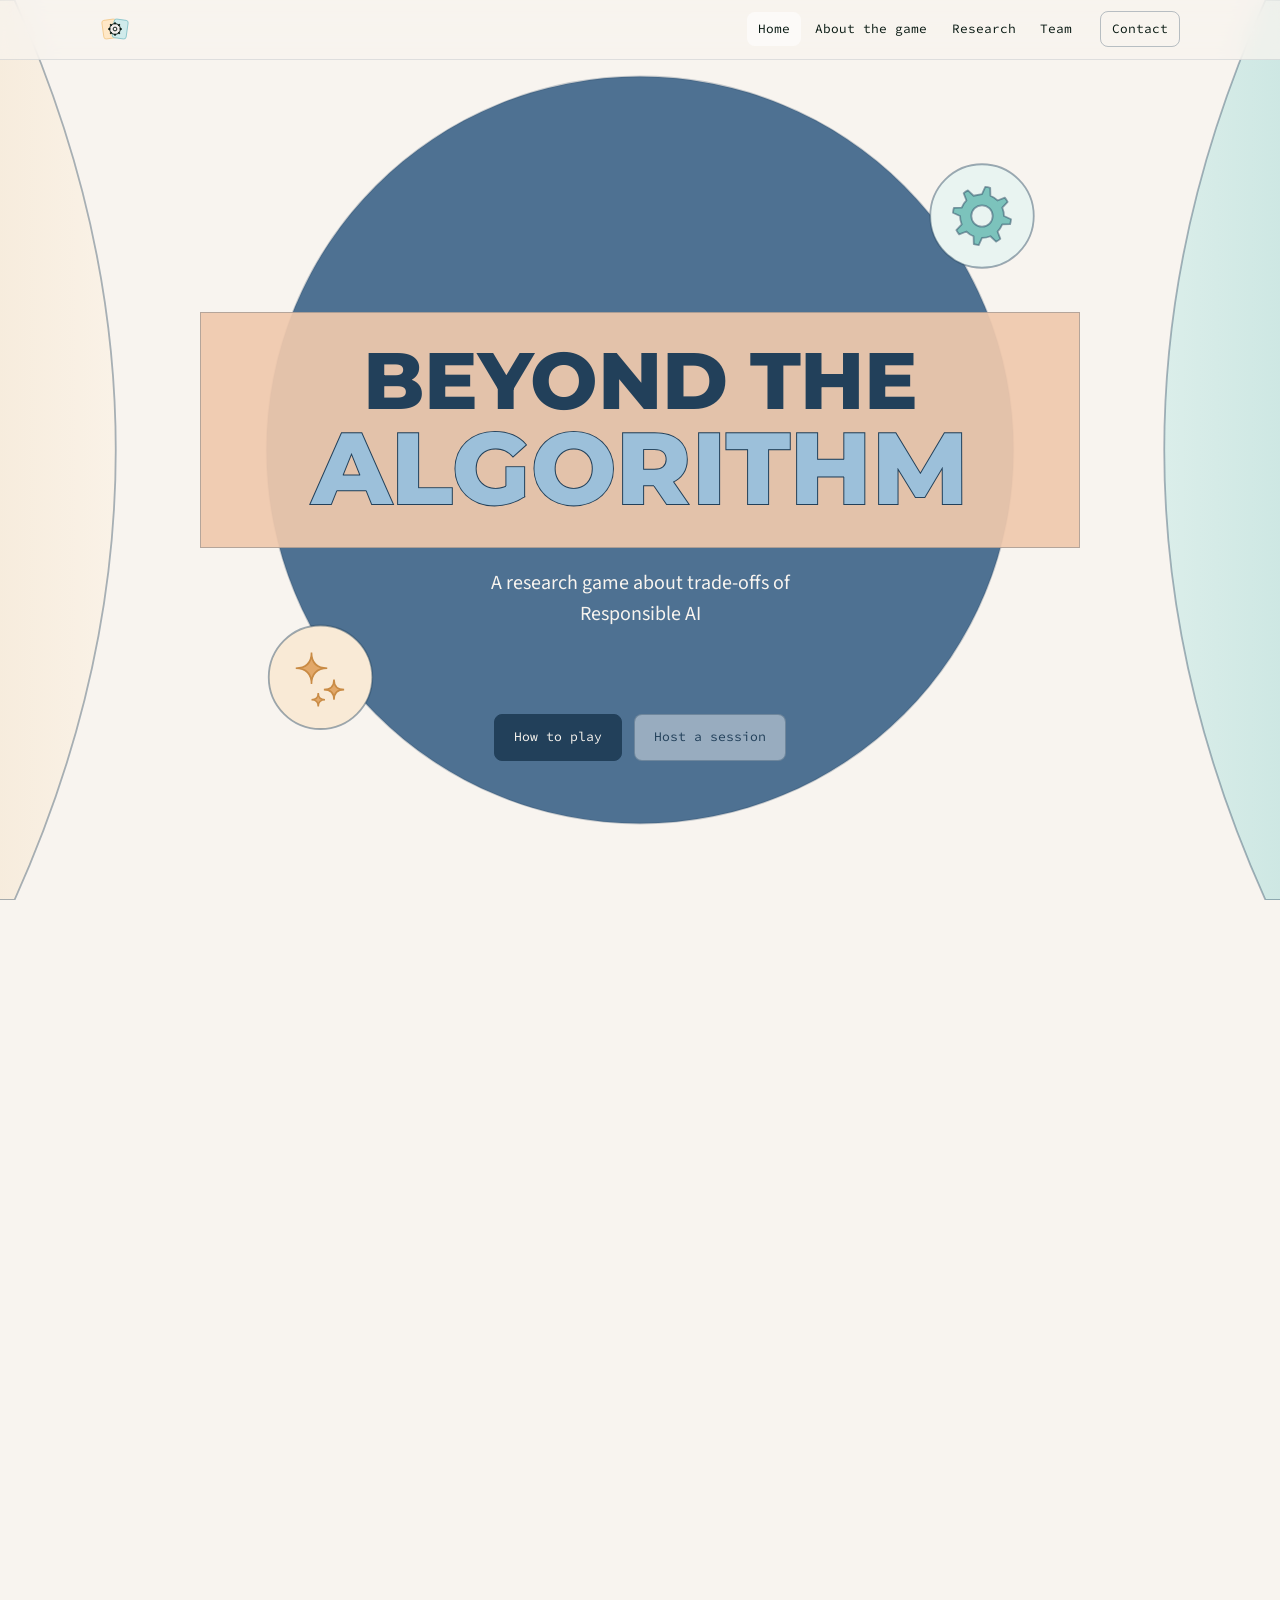
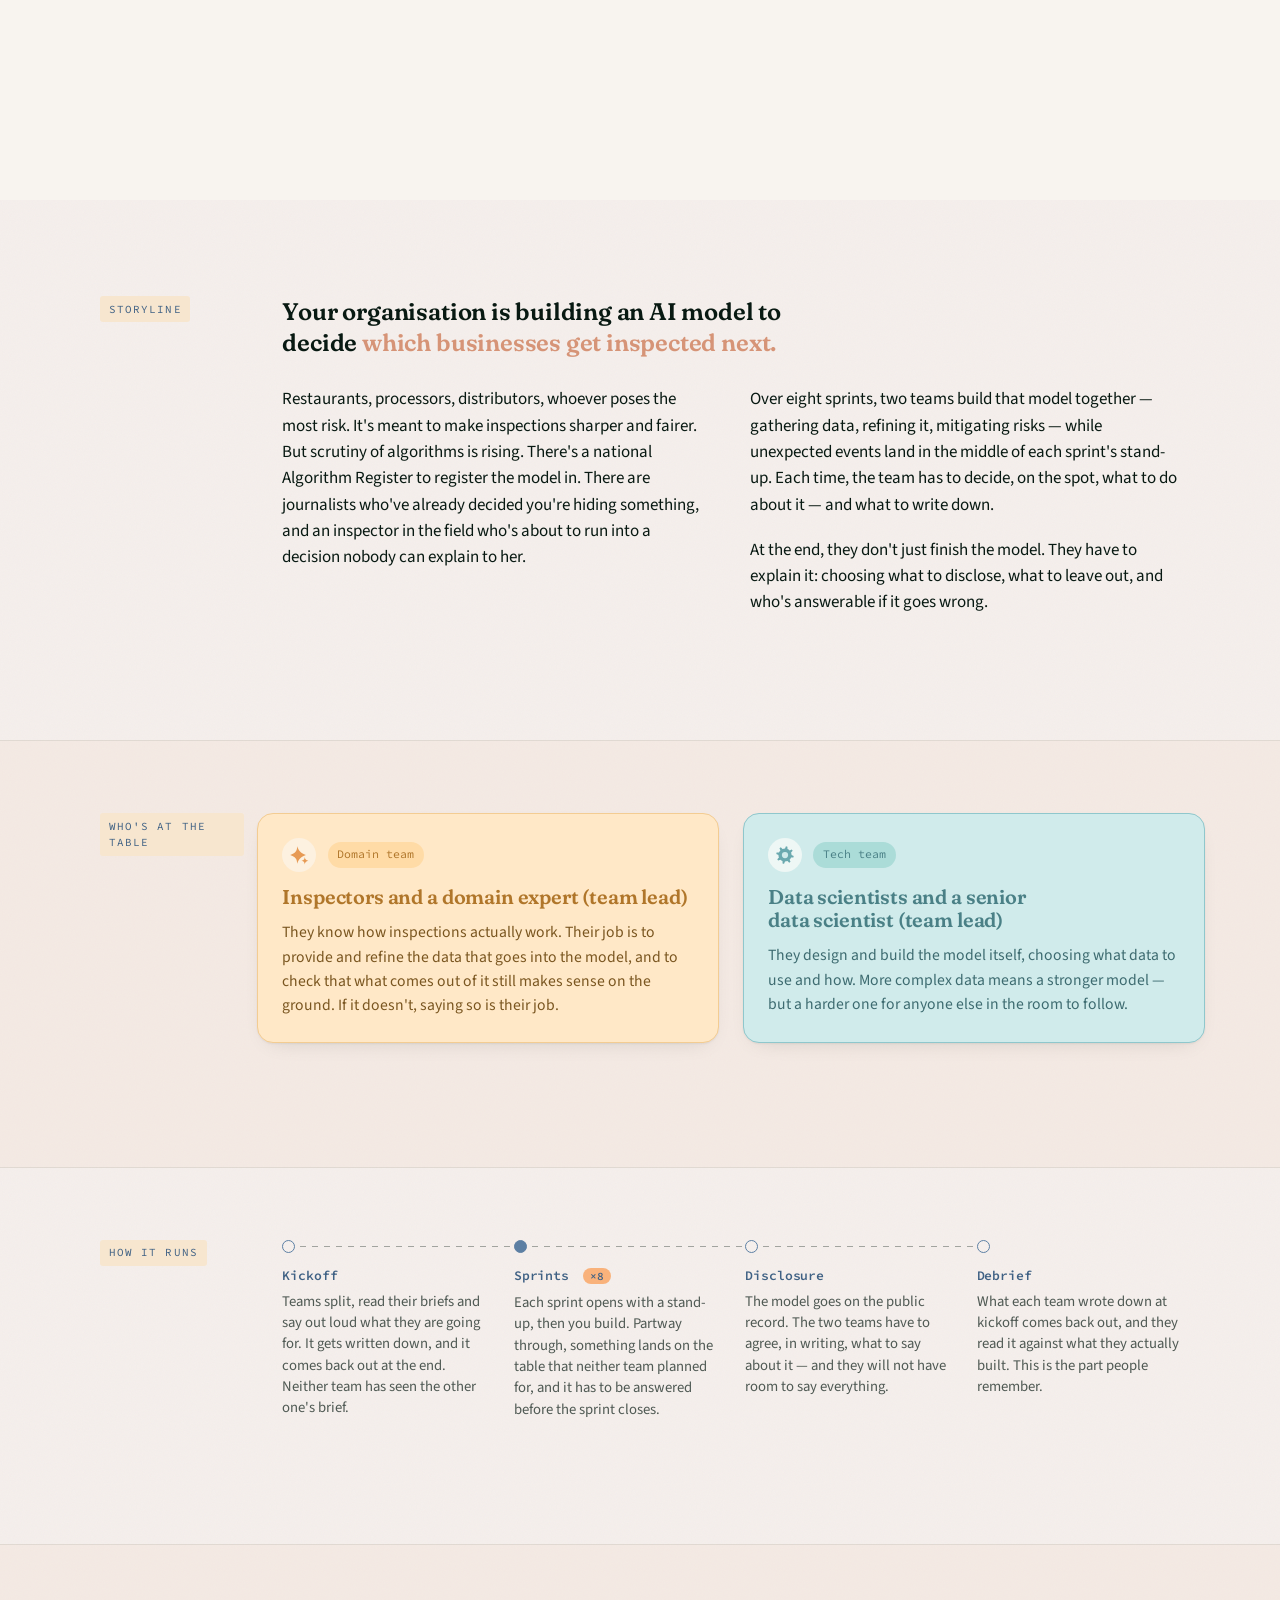
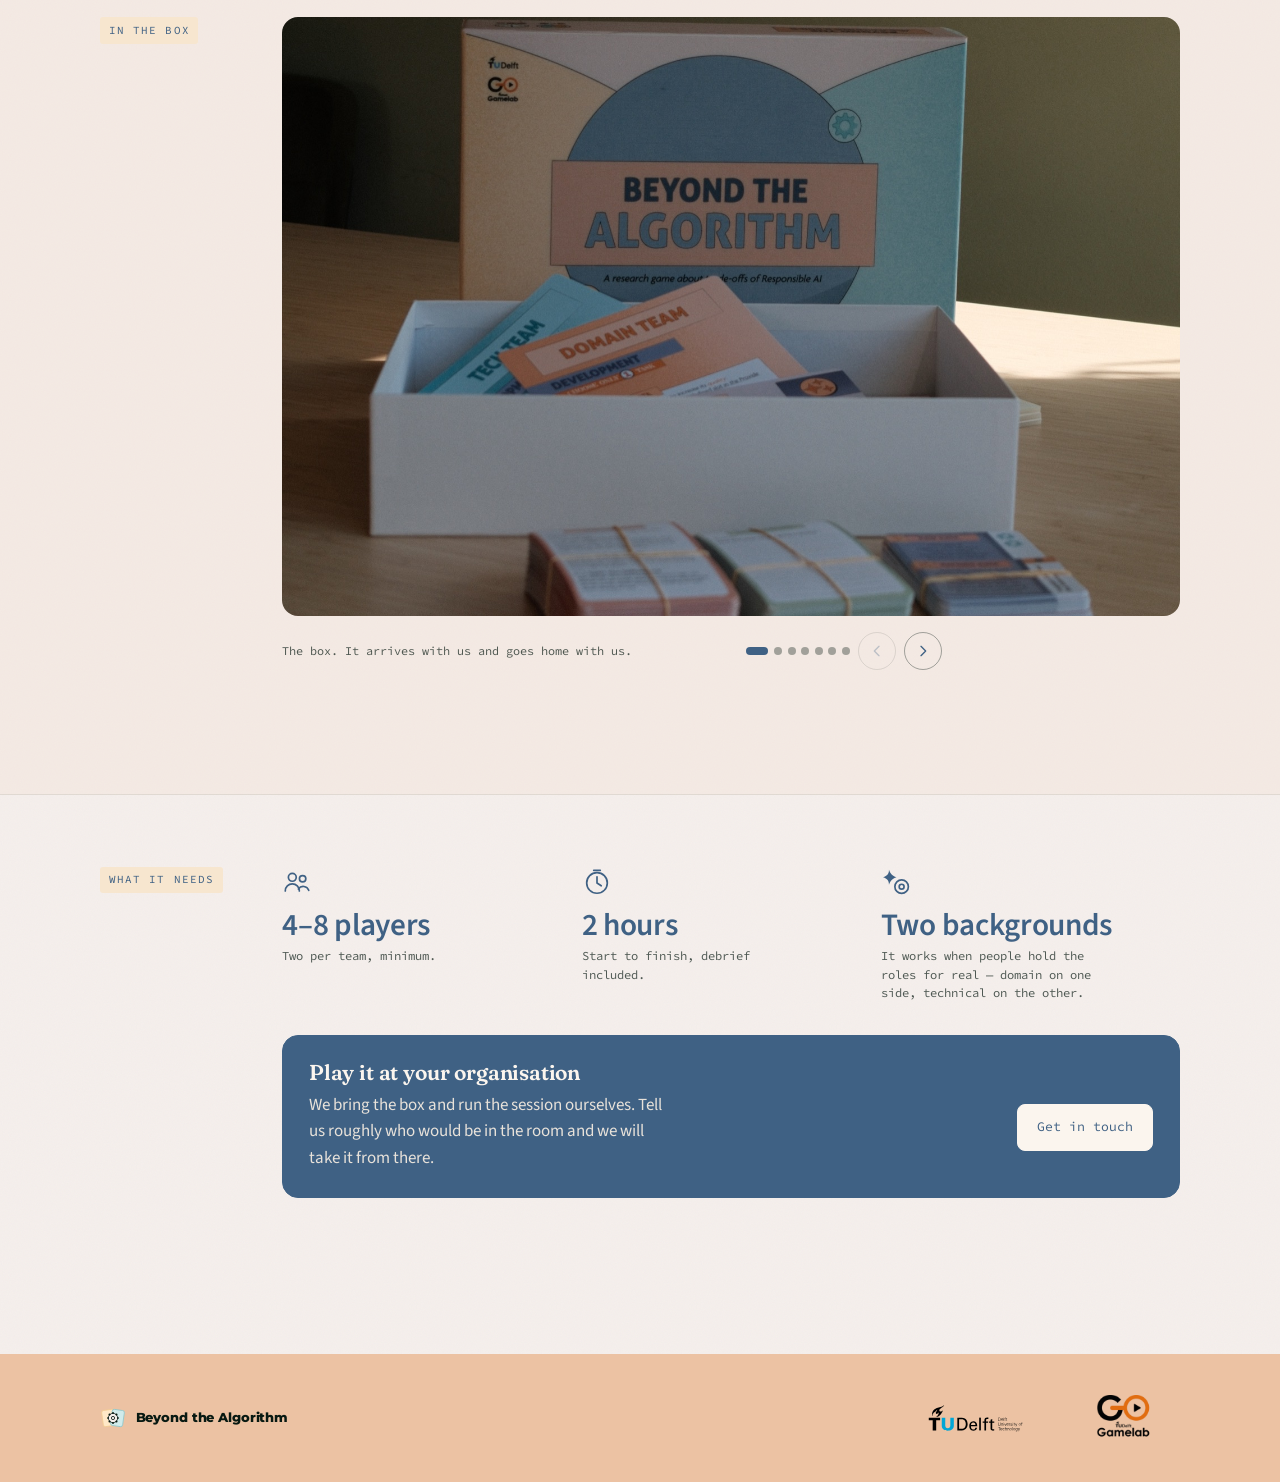
==== v3/index.html @ 160b83b0 "About the game: quieten the type, fix alignment, rebuild four sections Ten changes from a review aga" ====
<!DOCTYPE html>
<html lang="en-GB">
<head>
<meta charset="utf-8">
<meta name="viewport" content="width=device-width, initial-scale=1">
<title>Beyond the Algorithm — A research game about trade-offs of Responsible AI</title>
<meta name="description" content="Beyond the Algorithm is a research game in which two teams — Domain and Tech — build an AI model for risk-based inspections over eight sprints. Players balance competing demands under real institutional pressure, then put their choices on the public record.">
<link rel="icon" href="assets/img/mark.svg" type="image/svg+xml">
<link rel="preconnect" href="https://fonts.googleapis.com">
<link rel="preconnect" href="https://fonts.gstatic.com" crossorigin>
<link href="https://fonts.googleapis.com/css2?family=Fraunces:opsz,wght@9..144,600..900&family=Montserrat:wght@800&family=Source+Code+Pro:wght@400;500&family=Source+Sans+3:ital,wght@0,400;0,600;1,400&display=swap" rel="stylesheet">
<link rel="stylesheet" href="assets/css/style.css">
</head>
<body>
<a class="skip-link" href="#main">Skip to content</a>

<header class="site-header">
  <div class="wrap site-header__inner">
    <a class="brand" href="index.html" aria-label="Beyond the Algorithm — home">
      <img class="brand__mark" src="assets/img/mark.svg" alt="">
    </a>
    <button class="nav-toggle" type="button" aria-expanded="false" aria-controls="nav">Menu</button>
    <nav class="nav" id="nav" aria-label="Main">
      <a href="index.html">Home</a>
      <a href="index.html#about">About the game</a>
      <a href="research.html">Research</a>
      <a href="team.html">Team</a>
      <a class="nav__cta" href="contact.html">Contact</a>
    </nav>
  </div>
</header>

<main id="main">

  <!-- The opening screen is the box lid, redrawn to scale: the two curved
       fields, the disc, the gear badge and the sparkle badge, in the box's
       own colours. Nothing has been added to it. The wordmark is real HTML
       over the top rather than text inside the SVG, so it stays selectable
       and resizes with the viewport. -->
  <section class="hero">
    <div class="hero__stage">
      <div class="hero__lid" aria-hidden="true">
        <svg viewBox="0 0 1200 800" preserveAspectRatio="xMidYMid slice">
          <defs>
            <linearGradient id="lid-warm" x1="0" y1="0" x2="1" y2="0">
              <stop offset="0" stop-color="#ecd9bd"/>
              <stop offset="1" stop-color="#faf2e7"/>
            </linearGradient>
            <linearGradient id="lid-cool" x1="1" y1="0" x2="0" y2="0">
              <stop offset="0" stop-color="#a3d2cd"/>
              <stop offset="1" stop-color="#dbeeea"/>
            </linearGradient>
          </defs>

          <g class="lid__ground">
            <rect width="1200" height="800" fill="#f8f4ef"/>

            <g stroke="#2c4a63" stroke-width="1.6" stroke-opacity=".4">
              <!-- The warm field, left, and the cool field, right. Each bulges
                   toward the middle, leaving the paper showing top and bottom. -->
              <path class="lid__field lid__field--warm" d="M0 0 H344 Q524 400 344 800 H0 Z" fill="url(#lid-warm)"/>
              <path class="lid__field lid__field--cool" d="M1200 0 H856 Q676 400 856 800 H1200 Z" fill="url(#lid-cool)"/>
              <circle class="lid__disc" cx="600" cy="400" r="332" fill="#4e7192" stroke-opacity=".25"/>
            </g>
          </g>

          <!-- Tech: the gear, upper right -->
          <g class="lid__badge lid__badge--gear" transform="translate(904 192)">
            <g class="lid__badge__in">
              <circle class="lid__badge__disc" r="46" fill="#e9f4f1" stroke="#2c4a63" stroke-width="1.6" stroke-opacity=".45"/>
              <g class="lid__gear">
                <!-- A real cog: eight teeth on a rim with a hole through it. The
                     previous version was a hub with straight spokes radiating out
                     of it, which reads as a sun, not a gear. -->
                <path d="M0.0 -19.5 L2.9 -25.8 A26.0 26.0 0 0 1 7.3 -25.0 L7.5 -18.0 A19.5 19.5 0 0 1 13.8 -13.8 L20.3 -16.3 A26.0 26.0 0 0 1 22.8 -12.5 L18.0 -7.5 A19.5 19.5 0 0 1 19.5 0.0 L25.8 2.9 A26.0 26.0 0 0 1 25.0 7.3 L18.0 7.5 A19.5 19.5 0 0 1 13.8 13.8 L16.3 20.3 A26.0 26.0 0 0 1 12.5 22.8 L7.5 18.0 A19.5 19.5 0 0 1 0.0 19.5 L-2.9 25.8 A26.0 26.0 0 0 1 -7.3 25.0 L-7.5 18.0 A19.5 19.5 0 0 1 -13.8 13.8 L-20.3 16.3 A26.0 26.0 0 0 1 -22.8 12.5 L-18.0 7.5 A19.5 19.5 0 0 1 -19.5 0.0 L-25.8 -2.9 A26.0 26.0 0 0 1 -25.0 -7.3 L-18.0 -7.5 A19.5 19.5 0 0 1 -13.8 -13.8 L-16.3 -20.3 A26.0 26.0 0 0 1 -12.5 -22.8 L-7.5 -18.0 Z" fill="#7cc3bc" stroke="#2c4a63" stroke-width="1.6"
                      stroke-opacity=".5" stroke-linejoin="round"/>
                <circle r="9.5" fill="#e9f4f1" stroke="#2c4a63" stroke-width="1.6" stroke-opacity=".5"/>
                </g>
              </g>
          </g>

          <!-- Domain: the sparkles, lower left -->
          <g class="lid__badge lid__badge--spark" transform="translate(316 602)">
            <g class="lid__badge__in">
              <circle class="lid__badge__disc" r="46" fill="#f9ead6" stroke="#2c4a63" stroke-width="1.6" stroke-opacity=".45"/>
              <g fill="#e2a869" stroke="#c98b45" stroke-width="1.4">
                <path class="lid__spark" d="M-8-22C-8-13-13-8-22-8-13-8-8-3-8 6-8-3-3-8 6-8-3-8-8-13-8-22Z"/>
                <path class="lid__spark" d="M12 2C12 8 9 11 3 11 9 11 12 14 12 20 12 14 15 11 21 11 15 11 12 8 12 2Z"/>
                <path class="lid__spark" d="M-2 14C-2 18-4 20-8 20-4 20-2 22-2 26-2 22 0 20 4 20 0 20-2 18-2 14Z"/>
              </g>
              </g>
          </g>
        </svg>
      </div>

      <div class="wrap hero__inner">
        <!-- The title plate, as printed on the lid: peach band, two lines,
             the second in the lighter blue with the darker outline. -->
        <div class="hero__plate">
          <h1>Beyond the<span>Algorithm</span></h1>
        </div>

        <p class="hero__tagline">A research game about trade-offs of Responsible AI</p>
      </div>

      <!-- The actions are ours, not the lid's, so they sit below the artwork
           rather than inside it. Keeping them out of the centred block is what
           lets the wordmark land on the middle of the disc, as printed. -->
      <div class="wrap hero__foot">
        <div class="btn-row">
          <a class="btn btn--primary" href="#about">How to play</a>
          <a class="btn btn--ghost" href="contact.html">Host a session</a>
        </div>
      </div>
    </div>

  </section>

  <!-- About the game used to be its own page. It is now the second half of
       the landing page, so the site opens long rather than opening on a
       near-empty screen. The nav item points at #about, which is this
       section — there is no "About the game" banner, because the storyline
       arriving straight after the hero says what it is without a label. -->
  <section class="band" id="about">
    <div class="wrap">

      <div class="spread">
        <p class="spread__label">Storyline</p>
        <div class="spread__body">
          <!-- The display line is the opening sentence of the supplied copy,
               lifted out so the section has a hook. The list that followed it
               now opens the first paragraph. -->
          <p class="storyline">Your organisation is building an AI model to decide <em>which businesses get inspected next.</em></p>
          <div class="spread__body--split">
            <p>Restaurants, processors, distributors, whoever poses the most risk. It's meant to make inspections sharper and fairer. But scrutiny of algorithms is rising. There's a national Algorithm Register to register the model in. There are journalists who've already decided you're hiding something, and an inspector in the field who's about to run into a decision nobody can explain to her.</p>
            <!-- The supplied copy named three example events here. Removed:
                 participants read this page before playing. -->
            <p>Over eight sprints, two teams build that model together — gathering data, refining it, mitigating risks — while unexpected events land in the middle of each sprint's stand-up. Each time, the team has to decide, on the spot, what to do about it — and what to write down.</p>
            <p>At the end, they don't just finish the model. They have to explain it: choosing what to disclose, what to leave out, and who's answerable if it goes wrong.</p>
          </div>
        </div>
      </div>

    </div>
  </section>

  <section class="band band--tint">
    <div class="wrap">

      <div class="spread">
        <p class="spread__label">Who's at the table</p>
        <div class="spread__body">
          <!-- --bleed pulls the row out by the cards' own padding and border,
               so the text inside them lines up with the plain prose in every
               other section rather than sitting 25px further right. -->
          <div class="grid grid--2 spread__body--bleed">
            <article class="card card--domain">
              <!-- Sparkle and gear are how the printed cards separate the two
                   sides before you have read a word. Same job here. -->
              <div class="card__head">
                <span class="card__icon" aria-hidden="true">
                  <svg viewBox="0 0 32 32" fill="currentColor"><path d="M13 2c0 8-3 11-11 14 8 3 11 6 11 14 3-8 6-11 14-14-8-3-11-6-14-14Z"/><path d="M25 19c0 4-1 5-5 6 4 1 5 2 5 6 1-4 2-5 6-6-4-1-5-2-6-6Z"/></svg>
                </span>
                <span class="card__tab">Domain team</span>
              </div>
              <h3>Inspectors and a domain expert (team lead)</h3>
              <!-- The supplied copy ended each card by naming the scored
                   dimensions. Removed, here and below. -->
              <p>They know how inspections actually work. Their job is to provide and refine the data that goes into the model, and to check that what comes out of it still makes sense on the ground. If it doesn't, saying so is their job.</p>
            </article>
            <article class="card card--tech">
              <div class="card__head">
                <span class="card__icon" aria-hidden="true">
                  <svg viewBox="0 0 32 32" fill="currentColor"><path d="M16.0 5.5 L17.5 2.1 A14.0 14.0 0 0 1 19.9 2.6 L20.0 6.3 A10.5 10.5 0 0 1 23.4 8.6 L26.9 7.2 A14.0 14.0 0 0 1 28.3 9.3 L25.7 12.0 A10.5 10.5 0 0 1 26.5 16.0 L29.9 17.5 A14.0 14.0 0 0 1 29.4 19.9 L25.7 20.0 A10.5 10.5 0 0 1 23.4 23.4 L24.8 26.9 A14.0 14.0 0 0 1 22.7 28.3 L20.0 25.7 A10.5 10.5 0 0 1 16.0 26.5 L14.5 29.9 A14.0 14.0 0 0 1 12.1 29.4 L12.0 25.7 A10.5 10.5 0 0 1 8.6 23.4 L5.1 24.8 A14.0 14.0 0 0 1 3.7 22.7 L6.3 20.0 A10.5 10.5 0 0 1 5.5 16.0 L2.1 14.5 A14.0 14.0 0 0 1 2.6 12.1 L6.3 12.0 A10.5 10.5 0 0 1 8.6 8.6 L7.2 5.1 A14.0 14.0 0 0 1 9.3 3.7 L12.0 6.3 Z"/><circle cx="16" cy="16" r="5" fill="var(--tech-bg)"/></svg>
                </span>
                <span class="card__tab">Tech team</span>
              </div>
              <h3>Data scientists and a senior data scientist (team lead)</h3>
              <p>They design and build the model itself, choosing what data to use and how. More complex data means a stronger model — but a harder one for anyone else in the room to follow.</p>
            </article>
          </div>
        </div>
      </div>

    </div>
  </section>

  <section class="band">
    <div class="wrap">

      <div class="spread">
        <p class="spread__label">How it runs</p>
        <div class="spread__body">
          <!-- Four stops on a line, all of them readable at once. This was a
               tablist: you clicked a stop to reveal prose that had previously
               just been on the page. The shape of a session is a picture, not
               an interaction, so the mechanism is gone.

               The per-stop durations came out with it — they totalled 150
               minutes against a session that runs 2 hours. The total is
               stated once, under "What it needs". -->
          <ol class="run">
            <li class="run__stop">
              <h3>Kickoff</h3>
              <p>Teams split, read their briefs and say out loud what they are going for. It gets written down, and it comes back out at the end. Neither team has seen the other one's brief.</p>
            </li>
            <li class="run__stop run__stop--long">
              <h3>Sprints <span class="run__count">×8</span></h3>
              <p>Each sprint opens with a stand-up, then you build. Partway through, something lands on the table that neither team planned for, and it has to be answered before the sprint closes.</p>
            </li>
            <li class="run__stop">
              <h3>Disclosure</h3>
              <p>The model goes on the public record. The two teams have to agree, in writing, what to say about it — and they will not have room to say everything.</p>
            </li>
            <li class="run__stop">
              <h3>Debrief</h3>
              <p>What each team wrote down at kickoff comes back out, and they read it against what they actually built. This is the part people remember.</p>
            </li>
          </ol>
        </div>
      </div>

    </div>
  </section>

  <section class="band band--tint">
    <div class="wrap">

      <div class="spread">
        <p class="spread__label">In the box</p>
        <div class="spread__body">
          <!-- Every slide is forced to 3:2 and object-fit: cover by the CSS,
               so the photographs do not have to share a shape — but they do
               have to exist. decks.jpg and board.jpg were removed from the
               folder; the two team boards replaced them.

               All seven are lowercase .jpg, deliberately. macOS is
               case-insensitive and GitHub Pages is not, so a stray .JPG
               here 404s only once it is published — the one place you
               cannot see it. Keep new photographs lowercase. -->
          <div class="gallery" data-gallery>
            <div class="gallery__viewport">
              <ul class="gallery__track">
                <li class="gallery__slide"><img src="assets/img/photos/box.jpg" alt="The Beyond the Algorithm box standing on a table" data-caption="The box. It arrives with us and goes home with us."></li>
                <li class="gallery__slide"><img src="assets/img/photos/table.jpg" alt="The box, the boards and the card decks set out on a table" data-caption="Everything out of the box and on the table."></li>
                <li class="gallery__slide"><img src="assets/img/photos/role-cards.jpg" alt="The two role cards resting in the open box" data-caption="The two role cards, and the form the teams end the session on."></li>
                <li class="gallery__slide"><img src="assets/img/photos/domain-board.jpg" alt="The Domain Team board laid flat on a table" data-caption="The Domain team's board."></li>
                <li class="gallery__slide"><img src="assets/img/photos/domain-card.jpg" alt="The Domain Team role card standing in front of its board" data-caption="Domain team: what they can do, and what it costs them."></li>
                <li class="gallery__slide"><img src="assets/img/photos/tech-board.jpg" alt="The Tech Team board laid flat on a table" data-caption="The Tech team's board. The same shape, holding different things."></li>
                <li class="gallery__slide"><img src="assets/img/photos/tech-card.jpg" alt="The Tech Team role card standing in front of its board" data-caption="Tech team: the same card, a different set of moves."></li>
              </ul>
            </div>
          </div>
        </div>
      </div>

    </div>
  </section>

  <section class="band">
    <div class="wrap">

      <div class="spread">
        <p class="spread__label">What it needs</p>
        <div class="spread__body">
          <!-- The symbols are the box's own: the player count and the clock
               are printed on the lid, and the sparkle and gear are the marks
               the two teams carry throughout. Drawn here rather than lifted —
               the print pack is Illustrator PDFs with no isolated icon files,
               so these are traced to match the pair already in motif.svg. -->
          <div class="facts">
            <div class="facts__item">
              <span class="facts__icon" aria-hidden="true">
                <svg viewBox="0 0 32 32" fill="none" stroke="currentColor" stroke-width="1.8" stroke-linecap="round" stroke-linejoin="round">
                  <circle cx="11" cy="11" r="4.2"/>
                  <path d="M3.5 25.5a7.5 7.5 0 0 1 15 0"/>
                  <circle cx="22" cy="12.5" r="3.4"/>
                  <path d="M17.5 23.5a6.2 6.2 0 0 1 11 1.4"/>
                </svg>
              </span>
              <p class="facts__value">4–8 players</p>
              <p class="facts__note">Two per team, minimum.</p>
            </div>
            <div class="facts__item">
              <span class="facts__icon" aria-hidden="true">
                <svg viewBox="0 0 32 32" fill="none" stroke="currentColor" stroke-width="1.8" stroke-linecap="round" stroke-linejoin="round">
                  <circle cx="16" cy="17" r="11"/>
                  <path d="M16 10.5V17l4.5 3"/>
                  <path d="M12.5 3.5h7"/>
                </svg>
              </span>
              <p class="facts__value">2 hours</p>
              <p class="facts__note">Start to finish, debrief included.</p>
            </div>
            <div class="facts__item">
              <span class="facts__icon" aria-hidden="true">
                <svg viewBox="0 0 32 32" fill="none" stroke="currentColor" stroke-width="1.8" stroke-linejoin="round">
                  <path d="M8.5 3c0 4.6-1.7 6.3-6.3 8 4.6 1.7 6.3 3.4 6.3 8 1.7-4.6 3.4-6.3 8-8-4.6-1.7-6.3-3.4-8-8Z" fill="currentColor" stroke="none"/>
                  <circle cx="22" cy="21" r="7.2"/>
                  <circle cx="22" cy="21" r="2.6"/>
                </svg>
              </span>
              <p class="facts__value">Two backgrounds</p>
              <p class="facts__note">It works when people hold the roles for real — domain on one side, technical on the other.</p>
            </div>
          </div>

          <div class="cta">
            <div class="cta__text">
              <h2>Play it at your organisation</h2>
              <p>We bring the box and run the session ourselves. Tell us roughly who would be in the room and we will take it from there.</p>
            </div>
            <div class="btn-row">
              <a class="btn btn--primary" href="contact.html">Get in touch</a>
            </div>
          </div>
        </div>
      </div>

    </div>
  </section>

</main>

<footer class="site-footer">
  <div class="wrap site-footer__inner">
    <a class="site-footer__brand" href="index.html">
      <img src="assets/img/mark.svg" alt="">
      <span>Beyond the Algorithm</span>
    </a>
    <!-- gamelab.png is a screen capture, not a supplied asset: opaque white
         background, page artefacts top and bottom, and mostly padding. It
         needs replacing with a transparent PNG or an SVG from the Gamelab.
         tu-delft.svg is the real house-style file. -->
    <div class="site-footer__logos">
      <img src="assets/img/logos/tu-delft.svg" alt="TU Delft">
      <img class="logo--raster" src="assets/img/logos/gamelab.png" alt="TU Delft Gamelab">
    </div>
  </div>
</footer>

<script src="assets/js/main.js"></script>
</body>
</html>
---- v3/assets/css/style.css ----
/* =========================================================
   Beyond the Algorithm — site styles

   Type follows criticalinfralab.net: Source Sans 3 for
   everything, Source Code Pro for labels, buttons and inputs.
   Headings sit at normal weight — hierarchy comes from size
   and the sans/mono contrast, not from bold.

   Colour is still the physical game's palette.
   ========================================================= */

/* ---------------------------------------------------------
   1. Tokens
   --------------------------------------------------------- */

:root {
  /* Forms / surfaces */
  --paper: #f5efec;
  --paper-accent: #f9b27b;
  --paper-header: #ecc2a3;

  /* Data cards */
  --data-dark: #6b718b;
  --data-light: #abb3c7;

  /* Risk Mitigation zone */
  --risk-bg: #ecc2a3;
  --risk-text: #d69477;

  /* Justification zone */
  --just-bg: #cbdbbc;
  --just-text: #698b7d;

  /* Domain Team */
  --domain-bg: #ffe8c7;
  --domain-accent: #f3cc92;
  --domain-text: #edb35c;
  --domain-header: #ffdba6;

  /* Tech Team */
  --tech-bg: #d0ebeb;
  --tech-accent: #8fc7cc;
  --tech-text: #6aa9af;
  --tech-header: #abdcd8;

  /* Type */
  --ink: #081912;
  --ink-soft: #081912b3;
  --ink-faint: #08191259;

  --font-body: "Source Sans 3", -apple-system, BlinkMacSystemFont, "Segoe UI", sans-serif;
  --font-mono: "Source Code Pro", ui-monospace, SFMono-Regular, Menlo, monospace;

  /* Rhythm */
  --measure: 64ch;
  --page: 1080px;
  --gap: 1.5rem;
  --radius: 8px;
  --radius-lg: 16px;

  --shadow-card: 0 1px 2px #0819120d, 0 8px 24px -14px #08191233;
  --shadow-lift: 0 2px 4px #08191212, 0 18px 40px -20px #08191238;

  --rule: #08191214;

  /* Fractal noise at very low opacity. Inline so there is no extra
     request and nothing to 404 on GitHub Pages. */
  --grain: url("data:image/svg+xml,%3Csvg xmlns='http://www.w3.org/2000/svg' width='140' height='140'%3E%3Cfilter id='n'%3E%3CfeTurbulence type='fractalNoise' baseFrequency='0.85' numOctaves='3'/%3E%3C/filter%3E%3Crect width='100%25' height='100%25' filter='url(%23n)' opacity='0.035'/%3E%3C/svg%3E");
}

/* ---------------------------------------------------------
   2. Reset and base
   --------------------------------------------------------- */

*,
*::before,
*::after {
  box-sizing: border-box;
}

@media (prefers-reduced-motion: reduce) {
  *,
  *::before,
  *::after {
    animation-duration: 0.01ms !important;
    animation-iteration-count: 1 !important;
    transition-duration: 0.01ms !important;
  }
}

/* A faint paper grain over the flat fill. It is doing almost nothing at
   any single pixel, which is the point — it stops large areas reading as
   screen-flat and nudges them towards printed card stock. */
body {
  margin: 0;
  background-color: var(--paper);
  background-image: var(--grain);
  color: var(--ink);
  font-family: var(--font-body);
  font-weight: 400;
  font-size: 1.0625rem;
  line-height: 1.55;
  -webkit-font-smoothing: antialiased;
  text-rendering: optimizeLegibility;
  font-variant: common-ligatures tabular-nums;
}

img,
svg {
  max-width: 100%;
  height: auto;
  display: block;
}

a {
  color: inherit;
  text-decoration-color: var(--ink-faint);
  text-underline-offset: 0.18em;
  transition: text-decoration-color 0.15s ease;
}

a:hover {
  text-decoration-color: currentColor;
}

:focus-visible {
  outline: 2px solid var(--ink);
  outline-offset: 3px;
  border-radius: 2px;
}

/* ---------------------------------------------------------
   3. Type scale — normal weight throughout, no bold headings
   --------------------------------------------------------- */

h1,
h2,
h3,
h4 {
  font-family: var(--font-body);
  font-weight: 400;
  line-height: 1.15;
  letter-spacing: -0.01em;
  margin: 0 0 0.6em;
  text-wrap: balance;
}

h1 {
  font-size: clamp(2.1rem, 5.5vw, 3.3rem);
}
h2 {
  font-size: clamp(1.45rem, 3vw, 1.95rem);
}
h3 {
  font-size: 1.15rem;
  letter-spacing: 0;
}
h4 {
  font-size: 1rem;
  letter-spacing: 0;
}

p {
  margin: 0 0 1.1em;
  max-width: var(--measure);
}

strong,
b {
  font-weight: 600;
}

em,
i {
  font-style: italic;
}

.lede {
  font-size: clamp(1.1rem, 1.9vw, 1.3rem);
  line-height: 1.45;
  max-width: 46ch;
}

/* Mono micro-labels: eyebrows, card tabs, nav, buttons, inputs */
.eyebrow {
  font-family: var(--font-mono);
  font-size: 0.76rem;
  letter-spacing: 0.02em;
  color: var(--ink-soft);
  margin: 0 0 1rem;
}

.num {
  font-family: var(--font-mono);
  font-variant-numeric: tabular-nums;
}

/* ---------------------------------------------------------
   4. Layout
   --------------------------------------------------------- */

.wrap {
  width: min(100% - 2.5rem, var(--page));
  margin-inline: auto;
}

.wrap--narrow {
  width: min(100% - 2.5rem, 720px);
  margin-inline: auto;
}

section {
  padding-block: clamp(2.75rem, 7vw, 5rem);
}

.section-head {
  margin-bottom: clamp(1.5rem, 4vw, 2.5rem);
}

.section-head p {
  color: var(--ink-soft);
}

.grid {
  display: grid;
  gap: var(--gap);
}

@media (min-width: 720px) {
  .grid--2 {
    grid-template-columns: repeat(2, 1fr);
  }
  .grid--3 {
    grid-template-columns: repeat(3, 1fr);
  }
}

@media (min-width: 980px) {
  .grid--4 {
    grid-template-columns: repeat(4, 1fr);
  }
}

@media (min-width: 720px) and (max-width: 979px) {
  .grid--4 {
    grid-template-columns: repeat(2, 1fr);
  }
}

/* ---------------------------------------------------------
   5. Header / navigation
   --------------------------------------------------------- */

/* Fixed rather than sticky. Sticky reserves a strip of layout at the top
   of the page, which is why the hero used to need a negative top margin to
   climb back under it; fixed takes the bar out of flow entirely, so the
   opening screen simply starts at the top of the window. The pages with no
   hero get that strip back as padding below. */
.site-header {
  position: fixed;
  top: 0;
  left: 0;
  right: 0;
  z-index: 50;
  background: var(--paper-header);
  border-bottom: 1px solid #0819121a;
}

body:not(:has(.hero)) #main {
  padding-top: var(--header-h, 3.5rem);
}

.site-header__inner {
  display: flex;
  align-items: center;
  justify-content: space-between;
  gap: 1rem;
  padding-block: 0.7rem;
}

.brand {
  display: flex;
  align-items: center;
  gap: 0.65rem;
  text-decoration: none;
  flex-shrink: 0;
}

.brand__mark {
  width: 30px;
  height: 30px;
  flex: none;
}

.nav-toggle {
  display: none;
  background: transparent;
  border: 1px solid #08191233;
  border-radius: var(--radius);
  padding: 0.4rem 0.7rem;
  font-family: var(--font-mono);
  font-size: 0.78rem;
  color: var(--ink);
  cursor: pointer;
}

.nav {
  display: flex;
  align-items: center;
  gap: 0.1rem;
  flex-wrap: wrap;
}

.nav a {
  font-family: var(--font-mono);
  font-size: 0.8rem;
  padding: 0.45rem 0.7rem;
  border-radius: var(--radius);
  text-decoration: none;
  white-space: nowrap;
}

.nav a:hover {
  background: #ffffff80;
}

.nav a[aria-current="page"] {
  background: var(--paper);
}

@media (max-width: 800px) {
  .nav-toggle {
    display: block;
  }

  .nav {
    display: none;
    position: absolute;
    left: 0;
    right: 0;
    top: 100%;
    flex-direction: column;
    align-items: stretch;
    gap: 0;
    background: var(--paper-header);
    border-bottom: 1px solid #0819121a;
    padding: 0.3rem min(1.25rem, 4vw) 0.8rem;
  }

  .nav.is-open {
    display: flex;
  }

  .nav a {
    padding: 0.65rem 0.5rem;
    font-size: 0.9rem;
  }
}

/* ---------------------------------------------------------
   6. Buttons
   --------------------------------------------------------- */

.btn {
  display: inline-flex;
  align-items: center;
  gap: 0.5rem;
  font-family: var(--font-mono);
  font-size: 0.82rem;
  padding: 0.75rem 1.2rem;
  border-radius: var(--radius);
  border: 1px solid transparent;
  text-decoration: none;
  cursor: pointer;
  transition: background 0.14s ease, box-shadow 0.14s ease;
}

.btn--primary {
  background: var(--paper-accent);
  color: var(--ink);
}

.btn--primary:hover {
  box-shadow: var(--shadow-lift);
}

.btn--ghost {
  background: transparent;
  border-color: #08191233;
  color: var(--ink);
}

.btn--ghost:hover {
  background: #ffffff80;
}

.btn-row {
  display: flex;
  flex-wrap: wrap;
  gap: 0.7rem;
  margin-top: 1.6rem;
}

/* ---------------------------------------------------------
   7. Cards
   --------------------------------------------------------- */

.card {
  background: #fffdfb;
  border-radius: var(--radius-lg);
  padding: 1.5rem;
  box-shadow: var(--shadow-card);
  border: 1px solid #08191212;
}

.card > *:last-child {
  margin-bottom: 0;
}

/* Cards lift a little on hover — enough to read as objects on a table
   rather than boxes on a page. */
.card,
.person {
  transition: transform 0.18s ease, box-shadow 0.18s ease;
}

.card:hover,
.person:hover {
  transform: translateY(-3px);
  box-shadow: var(--shadow-lift);
}

.card p {
  color: var(--ink-soft);
  font-size: 0.98rem;
}

.card__tab {
  display: inline-block;
  font-family: var(--font-mono);
  font-size: 0.72rem;
  padding: 0.25rem 0.6rem;
  border-radius: 999px;
  margin-bottom: 0.85rem;
}

.card--domain {
  background: var(--domain-bg);
  border-color: var(--domain-accent);
}
.card--domain .card__tab {
  background: var(--domain-header);
  color: #b0762a;
}
.card--domain h3 {
  color: #b0762a;
}
.card--domain p {
  color: #7a5620;
}

.card--tech {
  background: var(--tech-bg);
  border-color: var(--tech-accent);
}
.card--tech .card__tab {
  background: var(--tech-header);
  color: #4a8086;
}
.card--tech h3 {
  color: #4a8086;
}
.card--tech p {
  color: #3d6b70;
}

.card--data {
  background: var(--data-dark);
  border-color: #5a5f76;
  color: #f5efec;
}
.card--data h3 {
  color: #f5efec;
}
.card--data p {
  color: #f5efecd6;
}
.card--data .card__tab {
  background: var(--data-light);
  color: #3f4459;
}

/* ---------------------------------------------------------
   8. Hero
   --------------------------------------------------------- */

/* The hero's own padding lives on .hero__stage; see the V3b block. */

/* Set as large as the column allows and broken deliberately across lines.
   "Algorithm" drops into the mono face — the sans/mono contrast is already
   the site's one typographic idea, so the title may as well say it. */
.hero h1 {
  font-size: clamp(2.6rem, 7.5vw, 5.1rem);
  line-height: 0.98;
  letter-spacing: -0.035em;
  margin-bottom: 0.35em;
  text-wrap: initial;
}

.hero h1 span {
  display: block;
  font-family: var(--font-mono);
  font-size: 0.86em;
  letter-spacing: -0.05em;
}

/* ---------------------------------------------------------
   9. Sprint timeline
   --------------------------------------------------------- */

.sprints {
  display: flex;
  gap: 0.35rem;
  flex-wrap: wrap;
  margin: 1.5rem 0 0;
  padding: 0;
  list-style: none;
}

.sprints li {
  flex: 1 1 4rem;
  min-width: 3.25rem;
  background: #fffdfb;
  border: 1px solid #08191214;
  border-radius: var(--radius);
  padding: 0.7rem 0.5rem;
  text-align: center;
  font-family: var(--font-mono);
  font-size: 1rem;
  box-shadow: var(--shadow-card);
}

/* ---------------------------------------------------------
   10. Steps
   --------------------------------------------------------- */

.step {
  display: grid;
  gap: 1rem;
  padding-block: 1.75rem;
  border-top: 1px solid #08191214;
  align-items: start;
}

@media (min-width: 720px) {
  .step {
    grid-template-columns: 7rem 1fr;
    gap: 2.5rem;
  }
}

.step__index {
  font-family: var(--font-mono);
  font-size: 0.82rem;
  color: var(--ink-faint);
  padding-top: 0.3rem;
}

.step__body > *:last-child {
  margin-bottom: 0;
}

/* ---------------------------------------------------------
   11. Team
   --------------------------------------------------------- */

.person {
  background: #fffdfb;
  border-radius: var(--radius-lg);
  border: 1px solid #08191212;
  box-shadow: var(--shadow-card);
  overflow: hidden;
}

.person__photo {
  aspect-ratio: 4 / 3;
  background: var(--data-light);
  display: grid;
  place-items: center;
  font-family: var(--font-mono);
  font-size: 1.8rem;
  color: #ffffffcc;
  object-fit: cover;
  width: 100%;
}

.person__body {
  padding: 1.2rem 1.35rem 1.4rem;
}

.person__body h3 {
  margin-bottom: 0.1rem;
}

.person__role {
  font-family: var(--font-mono);
  font-size: 0.76rem;
  color: var(--risk-text);
  margin: 0 0 0.7rem;
}

.person__body p {
  font-size: 0.95rem;
  color: var(--ink-soft);
  margin-bottom: 0;
}

/* ---------------------------------------------------------
   12. Callout
   --------------------------------------------------------- */

.note {
  background: #ffffff9c;
  border-left: 2px solid var(--paper-accent);
  border-radius: 0 var(--radius) var(--radius) 0;
  padding: 1rem 1.2rem;
  font-size: 0.95rem;
  color: var(--ink-soft);
  max-width: var(--measure);
}

.note > *:last-child {
  margin-bottom: 0;
}

/* ---------------------------------------------------------
   13. Bands
   --------------------------------------------------------- */

.band--muted {
  background: #ffffff66;
}
.band--dark {
  background: var(--data-dark);
  color: var(--paper);
}
.band--dark p {
  color: #f5efecc4;
}
.band--dark .eyebrow {
  color: #f5efec9c;
}

.page-banner {
  background: var(--paper-header);
  padding-block: clamp(2.25rem, 5vw, 3.5rem);
  border-bottom: 1px solid #0819121a;
}

.page-banner h1 {
  margin-bottom: 0.25em;
}

.page-banner p {
  color: var(--ink-soft);
  max-width: 52ch;
  margin-bottom: 0;
}

/* Title only — no eyebrow, no standfirst. The page says its name once
   and then gets on with it. */
.page-banner--bare {
  padding-block: clamp(1.75rem, 4vw, 2.75rem);
}

/* h2 on the landing page, where "About the game" is a chapter divider
   inside a page that already has its h1, not a page title of its own. */
.page-banner--bare h1,
.page-banner--bare h2 {
  margin-bottom: 0;
  font-size: clamp(1.9rem, 4.5vw, 2.75rem);
}

/* Cleared past the sticky header when jumped to from the nav. */
.page-banner[id] {
  scroll-margin-top: 4.5rem;
}

/* ---------------------------------------------------------
   14. Form
   --------------------------------------------------------- */

.form {
  display: grid;
  gap: 1rem;
  max-width: 32rem;
}

.field label {
  display: block;
  font-family: var(--font-mono);
  font-size: 0.78rem;
  margin-bottom: 0.35rem;
}

.field input,
.field select,
.field textarea {
  width: 100%;
  font-family: var(--font-mono);
  font-size: 0.92rem;
  color: inherit;
  background: #fffdfb;
  border: 1px solid #08191226;
  border-radius: var(--radius);
  padding: 0.65rem 0.8rem;
}

.field textarea {
  min-height: 8.5rem;
  resize: vertical;
}

.field input:focus,
.field select:focus,
.field textarea:focus {
  outline: 2px solid var(--paper-accent);
  outline-offset: 0;
  border-color: transparent;
}

/* ---------------------------------------------------------
   15. Footer — one short line
   --------------------------------------------------------- */

/* Light, because the two institutional logos are black artwork with one
   accent each and both need a pale ground to read on. Peach rather than
   plain paper so the footer still closes the page — it is the same tone
   the nav bar takes once the hero is behind you. */
.site-footer {
  background: var(--paper-header);
  color: var(--ink);
  padding-block: 1.75rem;
  margin-top: 2rem;
  font-family: var(--font-mono);
  font-size: 0.8rem;
}

.site-footer a {
  color: var(--ink);
}

.site-footer__inner {
  display: flex;
  flex-wrap: wrap;
  gap: 1.25rem 1.75rem;
  justify-content: space-between;
  align-items: center;
}

.site-footer p {
  margin: 0;
  color: var(--ink-soft);
  max-width: none;
}

.site-footer__brand {
  display: flex;
  align-items: center;
  gap: 0.6rem;
  text-decoration: none;
  color: var(--ink);
}

.site-footer__brand img {
  width: 26px;
  height: 26px;
  flex: none;
}

.site-footer__logos {
  display: flex;
  align-items: center;
  gap: 1.5rem;
}

/* Full strength: these are institutional marks and neither TU Delft's
   house style nor the Gamelab's allows theirs to be faded.

   The two are not measured the same way, so their heights cannot match
   on paper and look right on screen. tu-delft.svg is cropped tight to
   its artwork, so its height is all mark; gamelab.png is a screen
   capture whose mark sits inside a lot of empty canvas, so most of its
   height is padding the multiply blend makes invisible. Matching the
   printed marks means the numbers below have to disagree. */
.site-footer__logos img {
  height: 64px;
  width: auto;
}

/* INTERIM. gamelab.png is a screen capture: opaque white background,
   page artefacts along the top and bottom edges, and the mark itself
   sitting in a lot of empty padding.

   The white cannot be edited out of the file from here, but it can be
   made to disappear optically — multiply leaves any colour darker than
   the backdrop alone and lets anything white through to it, so the
   background and the padding both drop out against the peach. It only
   works because the footer is light; on a dark ground this would need
   the real asset.

   The clip crops the two artefact lines, which are grey and pink and so
   survive the blend. The negative margin pulls the surviving whitespace
   back in so the two logos sit at a sensible distance.

   Delete this whole rule the moment a transparent PNG or an SVG lands. */
.site-footer__logos .logo--raster {
  height: 72px;
  mix-blend-mode: multiply;
  clip-path: inset(4% 0 6% 0);
  margin-inline: -1.75rem;
}

/* ---------------------------------------------------------
   16. Spread — mono label left, content right

   The workhorse layout. A single centred column of prose reads as a
   document; pushing a small mono label into its own column on the left
   makes the same text read as a spec sheet, and gives the right-hand
   side of the page something to do.
   --------------------------------------------------------- */

.spread {
  display: grid;
  gap: 0.75rem clamp(1.5rem, 3vw, 3rem);
  padding-block: clamp(2rem, 5vw, 3.25rem);
  border-top: 1px solid var(--rule);
  align-items: start;
}

.spread:first-of-type {
  border-top: 0;
  padding-top: 0;
}

/* The label gutter stays narrow until there is width to spare, so mid-size
   screens spend their pixels on the content rather than on the margin. */
@media (min-width: 820px) {
  .spread {
    grid-template-columns: minmax(6rem, 7rem) 1fr;
  }

  .spread__label {
    position: sticky;
    top: 5rem;
  }
}

@media (min-width: 1100px) {
  .spread {
    grid-template-columns: 9rem 1fr;
  }
}

.spread__label {
  font-family: var(--font-mono);
  font-size: 0.78rem;
  color: var(--ink-faint);
  margin: 0;
  padding-top: 0.35rem;
}

.spread__body > *:last-child {
  margin-bottom: 0;
}

.spread__body h2 {
  margin-top: 0;
}

/* Two prose columns, so long sections do not run as one thin ribbon down
   the left. */
@media (min-width: 820px) {
  .spread__body--split {
    columns: 2;
    column-gap: clamp(1.75rem, 3vw, 2.5rem);
  }

  .spread__body--split p {
    max-width: none;
    break-inside: avoid;
  }

  .spread__body--split > *:first-child {
    margin-top: 0;
  }
}

/* A row of cards carries its own padding and border, so its text starts
   further right than the plain prose in every other spread. Pulling the
   row out by exactly that inset puts the two back on one line. Only
   above 820px: below it the label stacks, the cards go single-column
   and everything already starts at the same place, so bleeding there
   would just push them under the edge of the window. */
@media (min-width: 820px) {
  .spread__body--bleed {
    margin-inline: calc(-1 * (1.5rem + 1px));
  }
}

/* A .lede opening a spread is a standfirst, not a hero paragraph. It runs
   wider than the 46ch reading measure so it spans the two prose columns
   below it rather than sitting as a narrow block at the left edge. */
@media (min-width: 820px) {
  .spread__body > .lede {
    max-width: 62ch;
  }
}

/* A display line and its supporting prose, side by side. The statement
   holds the left half, the explanation the right, and together they use
   the full measure instead of stacking in one narrow column. */
.lead-split {
  display: grid;
  gap: 1.5rem;
  align-items: start;
}

@media (min-width: 820px) {
  .lead-split {
    grid-template-columns: 1fr 1fr;
    gap: clamp(1.75rem, 3.5vw, 3rem);
  }

  .lead-split .storyline {
    max-width: none;
    margin-bottom: 0;
  }

  .lead-split__body > *:first-child {
    margin-top: 0;
  }

  .lead-split__body p {
    max-width: none;
  }
}

/* ---------------------------------------------------------
   17. Storyline — the opening statement on About
   --------------------------------------------------------- */

.storyline {
  font-size: clamp(1.35rem, 3.2vw, 2.05rem);
  line-height: 1.25;
  letter-spacing: -0.015em;
  max-width: 24ch;
  margin: 0 0 1.75rem;
  text-wrap: balance;
}

/* Colour carries the emphasis on its own. The slant was doing the
   same job twice and tipped the line into sounding insistent. */
.storyline em {
  color: var(--risk-text);
  font-style: normal;
}

/* ---------------------------------------------------------
   18. Run — the shape of a session as a track

   Four stops on a line. Deliberately terse: the page should show the
   arc of a session at a glance, not narrate it.
   --------------------------------------------------------- */

.run {
  list-style: none;
  margin: 0;
  padding: 0;
  display: grid;
  gap: 2rem;
  position: relative;
}

@media (min-width: 780px) {
  .run {
    grid-template-columns: repeat(4, 1fr);
    gap: 1.75rem;
  }

  /* Each stop draws the segment to its right, so the line stops at the
     last dot instead of running off the end of the row. */
  .run__stop:not(:last-child)::after {
    content: "";
    position: absolute;
    top: 6px;
    left: 18px;
    right: -1.75rem;
    height: 1px;
    background: repeating-linear-gradient(
      to right,
      var(--ink-faint) 0 6px,
      transparent 6px 12px
    );
  }
}

.run__stop {
  position: relative;
  padding-left: 1.5rem;
}

@media (min-width: 780px) {
  .run__stop {
    padding-left: 0;
    padding-top: 1.75rem;
  }
}

.run__stop::before {
  content: "";
  position: absolute;
  left: 0;
  top: 6px;
  width: 13px;
  height: 13px;
  border-radius: 50%;
  background: var(--paper);
  border: 1px solid var(--ink-faint);
}

@media (min-width: 780px) {
  .run__stop::before {
    top: 0;
  }
}

/* The stop you actually spend the session inside gets filled in. */
.run__stop--long::before {
  background: var(--paper-accent);
  border-color: var(--paper-accent);
}

.run__stop h3 {
  font-family: var(--font-mono);
  font-size: 0.82rem;
  margin: 0 0 0.5rem;
}

.run__stop p {
  font-size: 0.92rem;
  line-height: 1.45;
  color: var(--ink-soft);
  margin: 0;
  max-width: 32ch;
}

.run__count {
  display: inline-block;
  font-family: var(--font-mono);
  font-size: 0.7rem;
  background: var(--paper-accent);
  border-radius: 999px;
  padding: 0.1rem 0.45rem;
  margin-left: 0.35rem;
}

/* ---------------------------------------------------------
   19. Shot — photograph slot

   Every one of these is empty until the real photographs exist. They are
   styled as obvious gaps rather than invisible ones so nobody ships the
   site with them still in.
   --------------------------------------------------------- */

.shot {
  background: #ffffff5c;
  border: 1px dashed #08191238;
  border-radius: var(--radius-lg);
  aspect-ratio: 4 / 3;
  display: grid;
  place-items: center;
  padding: 1rem;
  text-align: center;
  font-family: var(--font-mono);
  font-size: 0.74rem;
  line-height: 1.4;
  color: var(--ink-faint);
  margin: 0;
}

.shot--wide {
  aspect-ratio: 16 / 9;
}

.shot img {
  width: 100%;
  height: 100%;
  object-fit: cover;
  border-radius: var(--radius-lg);
}

figure.shot-fig {
  margin: 0;
}

figure.shot-fig figcaption {
  font-family: var(--font-mono);
  font-size: 0.74rem;
  color: var(--ink-faint);
  margin-top: 0.6rem;
}

/* ---------------------------------------------------------
   20. Facts — a compact requirements strip
   --------------------------------------------------------- */

.facts {
  display: grid;
  gap: 0;
  margin: 0 0 2rem;
  border-top: 1px solid var(--rule);
}

@media (min-width: 700px) {
  .facts {
    grid-template-columns: repeat(3, 1fr);
    border-top: 0;
  }
}

.facts__item {
  padding: 1rem 0;
  border-bottom: 1px solid var(--rule);
}

/* The heavy top rules that used to sit here read as a timeline — three
   segments on a line — which is not what this strip is. The box's own
   symbols carry each item instead. */
@media (min-width: 700px) {
  .facts__item {
    border-bottom: 0;
    padding: 0 1.5rem 0 0;
  }
}

.facts__icon {
  display: block;
  width: 30px;
  height: 30px;
  margin-bottom: 0.7rem;
  color: var(--deep);
}

.facts__icon svg {
  width: 100%;
  height: 100%;
  display: block;
}

.facts__value {
  font-size: clamp(1.4rem, 3vw, 1.9rem);
  line-height: 1.1;
  margin: 0 0 0.3rem;
  letter-spacing: -0.02em;
}

.facts__note {
  font-family: var(--font-mono);
  font-size: 0.76rem;
  color: var(--ink-soft);
  margin: 0;
  max-width: 30ch;
}

/* ---------------------------------------------------------
   21. Call to action
   --------------------------------------------------------- */

/* A prompt at the foot of the page, not a panel demanding its own screen.
   Text on the left, the one action on the right.

   In the cover blue, which is the disc on the box lid and the table the
   whole game happens on. It was in the warm Domain colour, which quietly
   took one team's side on a page that belongs to both. This is the one
   saturated block in the lower half of the page, and it is the last
   thing read before the footer. */
.cta {
  background: var(--deep);
  border: 1px solid var(--deep);
  border-radius: var(--radius-lg);
  padding: clamp(1.1rem, 3vw, 1.6rem);
  display: grid;
  gap: 1rem;
  align-items: center;
}

@media (min-width: 720px) {
  .cta {
    grid-template-columns: 1fr auto;
    column-gap: 2rem;
  }

  .cta .btn-row {
    margin-top: 0;
  }
}

.cta__text > *:last-child {
  margin-bottom: 0;
}

/* Held back from the h2 scale. This is a prompt, not a section heading —
   at display size it shouted louder than the page title. */
.cta h2 {
  color: var(--cream);
  font-size: clamp(1.15rem, 2vw, 1.35rem);
  max-width: 30ch;
  margin-bottom: 0.5rem;
}

/* Dimmed rather than transparent: an alpha here would blend toward the
   blue behind it and land under 4.5:1. This is a measured 5:1. */
.cta p {
  color: #e8e2da;
  max-width: 46ch;
  margin-bottom: 0;
}

/* The button has to invert on this ground — .btn--primary is the deep
   blue itself, which would vanish. Same treatment the hero uses. */
.cta .btn--primary {
  background: var(--cream);
  border-color: var(--cream);
  color: var(--deep);
}

.cta .btn--primary:hover {
  background: #fff;
  border-color: #fff;
}

.cta .btn-row {
  margin-top: 1.4rem;
}

/* ---------------------------------------------------------
   22. Contact
   --------------------------------------------------------- */

/* The address is the page, so it is set as display type. Mono, because
   an email address is a string you copy, not a sentence you read. */
.storyline a {
  font-family: var(--font-mono);
  font-size: 0.86em;
  letter-spacing: -0.03em;
  text-decoration-color: var(--paper-accent);
  text-decoration-thickness: 2px;
  word-break: break-word;
}

.social {
  display: flex;
  flex-wrap: wrap;
  gap: 0.4rem;
  margin: 0.45rem 0 0;
  padding: 0;
  list-style: none;
}

.social a {
  display: inline-block;
  font-family: var(--font-mono);
  font-size: 0.74rem;
  padding: 0.3rem 0.65rem;
  border: 1px solid #08191226;
  border-radius: 999px;
  text-decoration: none;
}

.social a:hover {
  background: #ffffff99;
}

/* ---------------------------------------------------------
   23. Acknowledgements
   --------------------------------------------------------- */

.ack {
  border-top: 1px solid var(--rule);
  padding-top: 1.75rem;
  margin-top: clamp(2.5rem, 6vw, 4rem);
}

.ack h2 {
  font-family: var(--font-mono);
  font-size: 0.82rem;
  color: var(--ink-faint);
  letter-spacing: 0;
  margin-bottom: 0.9rem;
}

/* Full width rather than the prose measure — it is a closing note under
   the whole grid, so it should sit across the grid, not beside it. */
.ack p {
  color: var(--ink-soft);
  font-size: 1rem;
  max-width: none;
}

/* ---------------------------------------------------------
   24. Utilities
   --------------------------------------------------------- */

.skip-link {
  position: absolute;
  left: -9999px;
  top: 0;
  background: var(--ink);
  color: var(--paper);
  padding: 0.7rem 1.1rem;
  z-index: 100;
}

.skip-link:focus {
  left: 0;
}

.mb-0 {
  margin-bottom: 0;
}

/* =========================================================
   V2 MAKEOVER
   =========================================================
   Everything below is the visual pass taken from the printed
   box and materials. It is appended rather than woven in, so
   deleting this block returns the site to the v1 look.

   What the physical game does that the site was not doing:
     - a deep slate blue carries the wordmark and the headings
     - the two teams are coded by icon, not only by colour
       (Domain = sparkle, Tech = gear)
     - section labels are uppercase on a coloured strip
     - large, confident shapes: the disc and the two wedges
   ========================================================= */

:root {
  /* From the box cover. The site's existing palette is the
     materials palette — pale card stock — and was missing the
     deep blue that the cover and the wordmark are built on. */
  --deep: #3f6184;
  --deep-mid: #5c7fa3;
  --deep-light: #7fa8c9;

  --wedge-warm: #f7e6cf;
  --wedge-cool: #b3ddd9;
}

/* ---- Headings carry the cover blue ---------------------- */

h1,
h2 {
  color: var(--deep);
}

.hero h1 {
  color: var(--deep);
}

/* "Algorithm" is the lighter blue on the box. Same move here. */
.hero h1 span {
  color: var(--deep-light);
}

/* ---- Section labels as printed strips -------------------
   On the boards every zone is titled with uppercase text on a
   colour strip. The spread labels become the same object. */

.spread__label {
  display: inline-block;
  font-size: 0.68rem;
  letter-spacing: 0.1em;
  text-transform: uppercase;
  color: var(--deep);
  background: var(--wedge-warm);
  padding: 0.3rem 0.55rem;
  border-radius: 3px;
}

@media (min-width: 820px) {
  .spread__label {
    padding-top: 0.3rem;
  }
}

/* ---- Team icons ----------------------------------------
   The sparkle and the gear are how the printed game tells the
   two sides apart at a glance, before you have read anything. */

.card__head {
  display: flex;
  align-items: center;
  gap: 0.7rem;
  margin-bottom: 0.85rem;
}

.card__head .card__tab {
  margin-bottom: 0;
}

.card__icon {
  width: 34px;
  height: 34px;
  flex: none;
  border-radius: 50%;
  display: grid;
  place-items: center;
}

.card__icon svg {
  width: 20px;
  height: 20px;
  display: block;
}

.card--domain .card__icon {
  background: #fdf1e0;
  color: #e79a54;
}

.card--tech .card__icon {
  background: #eef7f5;
  color: #6aa9af;
}

/* ---- The run track, in the cover blue -------------------- */

.run__stop::before {
  border-color: var(--deep-mid);
}

.run__stop--long::before {
  background: var(--deep-mid);
}

.run__stop h3 {
  color: var(--deep);
}

/* ---- Photograph slots ------------------------------------
   Still deliberately visible, but warm rather than grey, so an
   unfilled page reads as unfinished-by-design and not broken. */

.shot {
  background: var(--wedge-warm);
  border-color: #d8b58a;
  color: #a8763c;
}

/* ---- Page banner: the disc behind the title --------------
   One large shape, bled off the left edge, echoing the circle
   on the cover without reprinting it. */

.page-banner {
  position: relative;
  overflow: hidden;
}

.page-banner > .wrap {
  position: relative;
  z-index: 1;
}

.page-banner::before {
  content: "";
  position: absolute;
  top: 50%;
  right: -60px;
  width: 220px;
  height: 220px;
  border-radius: 50%;
  background: #ffffff2e;
  transform: translateY(-50%);
  pointer-events: none;
}

/* ---- Facts strip ---------------------------------------- */

.facts__value {
  color: var(--deep);
}

.facts {
  border-color: var(--deep);
}

/* ---- Buttons -------------------------------------------- */

.btn--primary {
  background: var(--deep);
  color: #f7f2ee;
  border-color: var(--deep);
}

.btn--primary:hover {
  background: var(--deep-mid);
  border-color: var(--deep-mid);
}

/* ---- Footer ---------------------------------------------
   The V2 pass put this on the cover blue. It is light again,
   because the two institutional logos are black artwork and
   have to sit on a pale ground. See the base rule. */

/* ---- Real photographs -----------------------------------
   A .shot holding an <img> is no longer a placeholder, so it
   drops the dashed frame and the padding. This means dropping
   a photo in needs no class change — add the <img> and the
   slot stops looking empty. */

.shot:has(img) {
  background: none;
  border: 0;
  padding: 0;
  box-shadow: var(--shadow-card);
}

/* The photographs are warm and low-contrast; a hairline keeps
   them from bleeding into the paper background. */
.shot img {
  box-shadow: inset 0 0 0 1px #08191214;
}

/* ---- A wide photograph between sections ------------------ */

.shot--band {
  aspect-ratio: 21 / 9;
}

/* The label is a chip, so it should be as wide as its text. Without this
   the grid stretches it to the full column on narrow screens. */
.spread__label {
  justify-self: start;
}

/* =========================================================
   V2 — HOME PAGE REFINEMENT
   ========================================================= */

/* ---- Photo frames: the stretch fix -----------------------
   .shot is display:grid with place-items:center so the
   placeholder text can sit in the middle of an empty box.
   That centring also stops a real photo from filling the
   frame, so images kept their own proportions and the rows
   came out ragged. A frame holding an image becomes a plain
   block and the image fills it. */

.shot:has(img) {
  display: block;
}

.shot img {
  width: 100%;
  height: 100%;
  object-fit: cover;
  display: block;
}

/* ---- Section rhythm --------------------------------------
   Five identical label-and-column sections down one flat
   background read as a single corridor. Tinting alternate
   sections gives the scroll a pulse, and lets a section own
   the full width instead of always sitting in the same box. */

.band {
  padding-block: clamp(2.5rem, 6vw, 4.5rem);
}

.band--tint {
  background: #ecc2a31f;
  border-block: 1px solid var(--rule);
}

.band > .wrap > .spread:first-of-type {
  padding-top: 0;
}

/* The .runner tablist that used to live here is gone — the session
   track is a plain timeline again, which is what §18's .run rules
   were written for. Note that `.runner .run__stop { padding: 0 }`
   had been quietly beating the 780px rule that gives each stop its
   1.75rem of clearance under the dot, so removing it puts the
   dot-on-a-line back the way it was designed. */

/* ---- Gallery ---------------------------------------------
   A scroll-snap strip. Without JS it is a horizontally
   scrollable row of photographs, which is already usable and
   is what a touch device gets anyway; the script only adds
   the arrows and the dots. */

.gallery__viewport {
  border-radius: var(--radius-lg);
  overflow: hidden;
}

.gallery__track {
  display: flex;
  gap: 0;
  margin: 0;
  padding: 0;
  list-style: none;
  overflow-x: auto;
  scroll-snap-type: x mandatory;
  scroll-behavior: smooth;
  scrollbar-width: none;
}

.gallery__track::-webkit-scrollbar {
  display: none;
}

@media (prefers-reduced-motion: reduce) {
  .gallery__track {
    scroll-behavior: auto;
  }
}

.gallery__slide {
  flex: 0 0 100%;
  scroll-snap-align: start;
  margin: 0;
}

/* Every slide is the same 3:2 window regardless of what shape the
   photograph is: it fills the window and is cropped from the centre,
   so a portrait shot and a landscape one still step through at an
   identical size. object-position is the default, but it is stated
   here because it is the half of this that is easy to lose. */
.gallery__slide img {
  display: block;
  width: 100%;
  height: 100%;
  aspect-ratio: 3 / 2;
  object-fit: cover;
  object-position: center;
}

.gallery__bar {
  display: flex;
  align-items: center;
  gap: 1rem;
  margin-top: 1rem;
  flex-wrap: wrap;
}

.gallery__caption {
  flex: 1 1 14rem;
  font-family: var(--font-mono);
  font-size: 0.74rem;
  line-height: 1.5;
  color: var(--ink-soft);
  margin: 0;
}

.gallery__nav {
  display: flex;
  align-items: center;
  gap: 0.5rem;
}

.gallery__btn {
  width: 38px;
  height: 38px;
  border-radius: 50%;
  border: 1px solid var(--ink-faint);
  background: none;
  color: var(--deep);
  display: grid;
  place-items: center;
  cursor: pointer;
  transition: background 0.2s ease, border-color 0.2s ease;
}

.gallery__btn:hover:not(:disabled) {
  background: var(--wedge-warm);
  border-color: var(--deep);
}

.gallery__btn:disabled {
  opacity: 0.3;
  cursor: default;
}

.gallery__btn svg {
  width: 16px;
  height: 16px;
}

.gallery__dots {
  display: flex;
  gap: 0.35rem;
  align-items: center;
}

.gallery__dot {
  width: 8px;
  height: 8px;
  padding: 0;
  border: 0;
  border-radius: 999px;
  background: var(--ink-faint);
  cursor: pointer;
  transition: width 0.25s ease, background 0.25s ease;
}

.gallery__dot[aria-current="true"] {
  width: 22px;
  background: var(--deep);
}

@keyframes art-turn {
  to { transform: rotate(360deg); }
}

/* =========================================================
   V3 — BOLD PASS
   =========================================================
   Three decisions drive everything below:

     1. A heavy display serif carries the site. The original
        "no bold headings" rule came from criticalinfralab and
        was the single biggest reason the page read as quiet.
        It is dropped here, deliberately.
     2. The opening screen is the box lid at full size, with
        the title set solid over it.
     3. One saturated field. The deep box blue owns the hero
        and the footer; the content between them stays paper,
        so the page opens loud, reads calm, closes loud.

   Appended last so it wins on order, not on specificity.
   ========================================================= */

:root {
  --font-display: "Fraunces", Georgia, "Times New Roman", serif;
  --cream: #fbf5ee;
}

/* ---- Type: display serif, quiet -------------------------
   This was 800 at -0.025em with the optical size pinned to the
   top of its axis, which is Fraunces at its most shouting. For
   an academic research game that is the wrong register. Weight
   600, tracking close to normal, a mid optical size so it stops
   using the tightest display cut, and a high SOFT to round the
   terminals off. Same face, much calmer voice. */

h1,
h2,
h3,
.cta h2 {
  font-family: var(--font-display);
  font-weight: 600;
  letter-spacing: -0.008em;
  font-variation-settings: "opsz" 48, "SOFT" 60;
}

.storyline {
  font-family: var(--font-display);
  font-weight: 600;
  letter-spacing: -0.008em;
  /* Half the size it was, so a lower optical size again — Fraunces at
     "opsz" 48 is cut for display and looks coarse at 1.5rem. */
  font-variation-settings: "opsz" 24, "SOFT" 60;
}

h3 {
  font-weight: 600;
  font-size: 1.25rem;
  font-variation-settings: "opsz" 24, "SOFT" 60;
}

h2 {
  font-size: clamp(1.8rem, 4vw, 2.9rem);
  line-height: 1.02;
}

.page-banner--bare h1,
.page-banner--bare h2 {
  font-size: clamp(2.4rem, 6vw, 4.2rem);
  line-height: 0.95;
}

/* The opening statement spans the full width of the spread body rather
   than sitting as a narrow block above the left-hand column — it is a
   headline over the two columns, so it should measure like one. */
/* Half of what it was — it was running to 3rem, which on a page this
   quiet read as a banner rather than an opening sentence. Line-height
   opens up to suit: 1.04 is display leading and would look cramped at
   this size. */
.storyline {
  font-size: clamp(1.15rem, 2.1vw, 1.5rem);
  line-height: 1.3;
  max-width: none;
}

/* Out of the display face altogether. These are figures, not a
   headline — the sans reads them as data, and it sets up a
   proper contrast with the mono note underneath. */
.facts__value {
  font-family: var(--font-body);
  font-weight: 600;
  font-size: clamp(1.45rem, 2.8vw, 1.95rem);
  letter-spacing: -0.01em;
  font-variation-settings: normal;
}

/* ---- The opening screen ---------------------------------- */

.hero {
  position: relative;
  height: 200svh;                    /* 100svh pinned + 100svh of scroll room */
  /* The generic `section` rule and the original .hero rule both set
     padding-block. All of the hero's real padding lives on .hero__stage
     now, and because box-sizing is border-box any padding here is taken
     out of the height above — that is, out of the scroll room. */
  padding: 0;
  background: var(--deep);
  color: var(--cream);
  /* The grain sits on paper, not on this. */
  background-image: none;
}

.hero__stage {
  position: sticky;
  top: 0;
  height: 100svh;
  overflow: hidden;                  /* was on .hero — killed the sticky above */
  display: grid;
  grid-template-rows: 1fr auto 1fr;
}

.hero__lid {
  position: absolute;
  inset: 0;
  pointer-events: none;
}

.hero__lid svg {
  width: 100%;
  height: 100%;
  display: block;
}

/* These started at 90s and a 6% pulse, which turned out to be below the
   threshold of being noticed at all rather than pleasantly subtle. The
   gear now turns at 15°/sec — plainly moving if you look at it, still
   slow enough to ignore while reading. */
@media (prefers-reduced-motion: no-preference) {
  .lid__gear {
    animation: art-turn 24s linear infinite;
    transform-box: fill-box;
    transform-origin: center;
  }

  /* Each sparkle blinks on its own clock. The durations are deliberately
     not multiples of one another, so the three never sync up into a
     single pulsing blob. */
  .lid__spark {
    animation: lid-twinkle 4s ease-in-out infinite;
    transform-box: fill-box;
    transform-origin: center;
  }
  .lid__spark:nth-child(2) { animation-duration: 5.7s; animation-delay: -1.9s; }
  .lid__spark:nth-child(3) { animation-duration: 3.1s; animation-delay: -2.4s; }
}

/* A blink, not a pulse: the sparkle shrinks back and dims most of the way
   out before coming up again. Holding the bright end briefly (45–60%) is
   what makes it read as twinkling rather than breathing. */
@keyframes lid-twinkle {
  0%, 100%  { transform: scale(0.82); opacity: 0.35; }
  45%, 60%  { transform: scale(1.1);  opacity: 1; }
}

/* One centred column. The two-column hero was the most
   conventional shape on the page and the one thing all of the
   references avoid. */
.hero__inner {
  position: relative;
  z-index: 1;
  display: block;
  text-align: center;
}

/* As large as the viewport will take. Two lines, hard-broken,
   the second in the lighter blue exactly as the box lid sets
   the wordmark. */
.hero h1 {
  font-size: clamp(3.1rem, 13vw, 9.5rem);
  line-height: 0.84;
  letter-spacing: -0.045em;
  color: var(--cream);
  margin: 0 0 clamp(1.5rem, 4vh, 2.25rem);
  text-wrap: initial;
}

.hero h1 span {
  display: block;
  font-family: var(--font-display);
  font-size: 1em;
  letter-spacing: -0.05em;
  color: var(--deep-light);
}

.hero .btn-row {
  justify-content: center;
}

/* On the blue field the primary button inverts: cream fill,
   dark type. The ghost button outlines in cream. */
.hero .btn--primary {
  background: var(--cream);
  border-color: var(--cream);
  color: var(--deep);
}

.hero .btn--primary:hover {
  background: #fff;
  border-color: #fff;
}

.hero .btn--ghost {
  border-color: #fbf5ee66;
  color: var(--cream);
}

.hero .btn--ghost:hover {
  border-color: var(--cream);
  background: #fbf5ee1a;
}

/* The header sits over the blue hero, so it cannot carry its
   own paper fill until the page has scrolled past it. */
.site-header {
  background: #ecc2a3;
}

/* ---- Everything after the hero --------------------------- */

/* The banner that opens "About the game" is the seam between
   the loud open and the calm middle. */
.page-banner {
  background: var(--paper-accent);
}

/* ---- The header rides on the hero ------------------------
   The hero is pulled up under the sticky header so the opening
   screen is a true 100svh from the very top of the window,
   rather than 100svh starting below a bar. Without this the
   scroll cue lands just under the fold, which is the one place
   it is useless.

   --header-h is measured and set by main.js; the fallback only
   has to be close enough for the first paint. */

/* The bar is fixed, so it reserves no layout and the hero already starts
   at the top of the window — no negative margin needed. The stage still
   has to keep its own content clear of the bar, though. */
.hero__stage {
  padding-top: calc(var(--header-h, 3.5rem) + clamp(2.5rem, 7vh, 4.5rem));
}

/* One state, everywhere. The bar used to swap to a peach fill once the
   hero had scrolled past; it now keeps the frosted glass it opens with,
   all the way down. That removes the .is-stuck / :not(.is-stuck) pair
   entirely — it was carrying a second set of link, pill, toggle and
   mobile-menu colours for a state that no longer looks different. */
.site-header {
  background: #f8f4efc4;
  -webkit-backdrop-filter: blur(12px) saturate(1.15);
  backdrop-filter: blur(12px) saturate(1.15);
  border-bottom: 1px solid #22405a1f;
}

/* =========================================================
   V3b — THE HERO IS THE BOX LID
   =========================================================
   Replaces the deep-blue field. The opening screen is now the
   printed lid at scale, in the lid's own colours, so the first
   thing on the screen is the object itself rather than an
   interpretation of it.

   That means the hero is light again, so everything set up to
   sit on dark — header links, buttons, spec, cue — is put back
   to ink here.
   ========================================================= */

:root {
  /* Sampled off the box. These are the lid's values, not the
     card-stock palette the rest of the site uses. */
  --lid-paper: #f8f4ef;
  --lid-disc: #4e7192;
  --lid-plate: #f0c9ad;
  --lid-ink: #22405a;
  --lid-light: #9cc0da;

  --font-wordmark: "Montserrat", "Source Sans 3", sans-serif;
}

.hero {
  background: var(--lid-paper);
  color: var(--lid-ink);
  background-image: none;
}

.hero__lid svg {
  width: 100%;
  height: 100%;
  display: block;
}

/* ---- The wordmark lockup --------------------------------
   The box sets this in a heavy geometric sans, not in the
   site's display serif, so the lockup keeps its own face. The
   serif still carries every heading below the fold — this is a
   logo, and a logo is allowed to be its own thing. */

.hero__plate {
  background: #f0c9adeb;
  border: 1.5px solid #2c4a634d;
  padding: clamp(0.9rem, 2.4vw, 1.9rem) clamp(1.2rem, 4vw, 3.2rem);
  margin: 0 auto clamp(0.9rem, 2.2vh, 1.4rem);
  max-width: min(94vw, 880px);
}

.hero h1 {
  font-family: var(--font-wordmark);
  font-weight: 800;
  text-transform: uppercase;
  font-size: clamp(1.9rem, 7vw, 5rem);
  line-height: 0.96;
  letter-spacing: -0.005em;
  color: var(--lid-ink);
  margin: 0;
  text-wrap: initial;
  font-variation-settings: normal;
}

/* "Algorithm" is set larger than "Beyond the" on the lid, in
   the pale blue with a darker outline around it. */
.hero h1 span {
  display: block;
  font-family: var(--font-wordmark);
  font-size: 1.26em;
  letter-spacing: 0.004em;
  color: var(--lid-light);
  -webkit-text-stroke: 2px var(--lid-ink);
  paint-order: stroke fill;
}

.hero__tagline {
  font-family: var(--font-body);
  font-size: clamp(1rem, 1.8vw, 1.25rem);
  color: var(--lid-paper);           /* was var(--lid-ink) — 2.5:1 on the disc */
  margin: 0 auto clamp(1.75rem, 4vh, 2.5rem);
  max-width: 40ch;
}

/* ---- Ink on a light field, in every state ---------------- */

.site-header .nav a,
.site-header .nav-toggle {
  color: var(--ink);
}

.site-header .nav a[aria-current="page"] {
  background: #ffffff8c;
}

.site-header .nav-toggle {
  border-color: var(--ink-faint);
}

@media (max-width: 800px) {
  .site-header .nav.is-open {
    background: var(--lid-paper);
    box-shadow: var(--shadow-lift);
  }
}

.hero .btn--primary {
  background: var(--lid-ink);
  border-color: var(--lid-ink);
  color: var(--lid-paper);
}

.hero .btn--primary:hover {
  background: var(--lid-disc);
  border-color: var(--lid-disc);
}

.hero .btn--ghost {
  border-color: #22405a59;
  color: var(--lid-ink);
  background: #ffffff6b;
}

.hero .btn--ghost:hover {
  border-color: var(--lid-ink);
  background: #ffffffb3;
}

/* The brand lockup, wherever it appears, is the box wordmark. */
.site-footer__brand span {
  font-family: var(--font-wordmark);
  font-weight: 800;
  letter-spacing: -0.01em;
}

/* ---- Hero rows -------------------------------------------
   Three rows: empty, the lockup, the actions. With 1fr on the
   outer two the middle row lands on the vertical centre of the
   screen, which is where the disc is, which is where the
   wordmark is printed. The actions then sit in the bottom row
   without dragging the lockup upward. */

.hero__inner {
  grid-row: 2;
  align-self: center;
}

.hero__foot {
  grid-row: 3;
  align-self: end;
  position: relative;
  z-index: 1;
  text-align: center;
}

.hero__foot .btn-row {
  justify-content: center;
}

/* ---- The lid on narrow screens ---------------------------
   Filling a tall, narrow window with a 3:2 artwork crops away
   about 70% of its width — which on this lid is both coloured
   fields, leaving only the disc and none of what makes it
   recognisable. Below 760px the artwork is shown whole instead
   of cropped: it becomes a band across the middle of the paper,
   with the wordmark plate sitting over it exactly as printed. */

@media (max-width: 760px) {
  .hero__lid {
    display: grid;
    align-content: center;
  }

  /* Slightly over-width so the band is tall enough that the plate
     sits between the two badges rather than covering the gear,
     which is how the lid is actually printed. The overflow costs
     a sliver of each field and is worth it. */
  .hero__lid svg {
    width: 126%;
    margin-left: -13%;
    height: auto;
  }
}

/* ---- Header: mark left, nav right, Contact set apart -----
   With the wordmark gone the mark was stranded on one side of
   a very wide bar. The nav group is pushed hard right and
   Contact is pulled out of it as a pill, so the bar reads as
   two objects at the two ends rather than one lonely icon. */

.nav {
  margin-left: auto;
  gap: 0.15rem;
}

.nav__cta {
  margin-left: 0.85rem;
  border: 1px solid var(--ink-faint);
  border-radius: 999px;
  padding-inline: 1rem;
  transition: background 0.2s ease, border-color 0.2s ease;
}

.nav__cta:hover {
  background: var(--ink);
  border-color: var(--ink);
  color: var(--paper);
}

.site-header .nav__cta {
  border-color: #22405a4d;
}

.site-header .nav__cta:hover {
  background: var(--lid-ink);
  border-color: var(--lid-ink);
  color: var(--lid-paper);
}

/* On the mobile menu the pill would look stranded in a stacked
   list, so it goes back to being a plain item. */
@media (max-width: 799px) {
  .nav__cta {
    margin-left: 0;
    border-radius: var(--radius);
  }
}

/* ---- The hero buttons sit under the lockup ---------------
   They were pinned to the bottom of the viewport, which left
   them marooned a long way below the artwork. Anchoring them
   to the top of the last row puts them just under the tagline,
   still clear of it. */

.hero__foot {
  align-self: start;
  padding-top: clamp(0.9rem, 2.5vh, 1.6rem);   /* was clamp(1.75rem, 5vh, 3.25rem) */
}

.hero__stage {
  padding-bottom: clamp(2rem, 5vh, 3rem);
}

/* ---- No "About the game" banner --------------------------
   The chapter divider between the hero and the content is
   gone: the storyline arriving straight after the opening
   screen already announces what the page has turned to, and a
   labelled bar in between only slowed the scroll down.

   #about now hangs on the first band instead of on the banner,
   so the nav jump still lands in the right place — and needs
   its own clearance past the sticky header, which the banner
   used to provide. The first band also opens wider, since it
   is now the seam rather than the second thing after one. */

#about {
  scroll-margin-top: 4.5rem;
  padding-top: clamp(3.5rem, 8vw, 6rem);
}

/* =========================================================
   V3c — THE HERO REVEAL
   =========================================================
   main.js publishes --hero-p, --reveal-badges and --reveal-cta
   on .hero as the pinned stage is scrolled through. Every custom
   property below falls back to the finished state, so a script
   failure (or a browser with JS off) renders the hero complete
   and static rather than stuck half-hidden.
   ========================================================= */

.lid__badge__in {
  transform-box: fill-box;
  transform-origin: center;
  opacity: var(--reveal-badges, 1);
  transform:
    translateY(calc((1 - var(--reveal-badges, 1)) * 26px))
    scale(calc(0.86 + var(--reveal-badges, 1) * 0.14));
}

.hero__foot {
  opacity: var(--reveal-cta, 1);
  transform: translateY(calc((1 - var(--reveal-cta, 1)) * 18px));
}

/* opacity: 0 does not take an element out of the tab order, so without
   this a keyboard user tabbing off the nav lands on an invisible "How
   to play". Focusing anything in the row brings it in early. */
.hero__foot:focus-within {
  opacity: 1;
  transform: none;
}

/* The two teams arriving at the table.
   The disc is the table. At rest it sits alone on the paper and the two
   coloured fields are pulled back off either side; scrolling brings them
   in until they meet it, which is the composition printed on the lid.

   They travel outward to their start position rather than inward from
   it, and that is what stops a gap opening. The warm field spans x
   0→524, so at −300 its left edge is off-canvas at −300 and the canvas
   edge stays covered; the cool field spans 676→1200, so at +300 its
   right edge is at 1500. Neither can ever expose bare paper at the
   edge it owns.

   Fallback 1 = arrived, so with no JS the lid renders exactly as
   printed rather than half-built. */
.lid__field--warm {
  translate: calc((1 - var(--field-in, 1)) * -300px) 0;
}

.lid__field--cool {
  translate: calc((1 - var(--field-in, 1)) * 300px) 0;
}

/* Held well back now that the fields carry the movement — at the old
   0.06 the zoom competed with them. */
.lid__ground {
  transform-box: view-box;
  transform-origin: center;
  transform: scale(calc(1 + var(--hero-p, 0) * 0.03));
}

.lid__disc {                          /* composes on top of the ground scale */
  transform-box: fill-box;
  transform-origin: center;
  transform: translate(
    calc(var(--mx, 0) * 7px),
    calc(var(--hero-p, 0) * -20px + var(--my, 0) * 5px)
  );
}

/* The badge groups carry their position as an SVG translate() attribute,
   which a CSS transform here would replace rather than compose with —
   so the parallax rides on .lid__badge__in's own translate property
   instead, which composes with the transform above it.

   Both the scroll drift and the pointer drift ride on that one property.
   The gear travels furthest and the disc least, which is the whole of
   what reads as depth — if they all moved the same amount the lid would
   just look like it was sliding about. */
.lid__badge--gear .lid__badge__in {
  translate:
    calc(var(--mx, 0) * 22px)
    calc(var(--hero-p, 0) * -34px + var(--my, 0) * 16px);
}
.lid__badge--spark .lid__badge__in {
  translate:
    calc(var(--mx, 0) * 14px)
    calc(var(--hero-p, 0) * 26px + var(--my, 0) * 10px);
}

/* The title drifts and dims slightly, so the release into the
   storyline below is not abrupt. */
.hero__inner {
  transform: translateY(calc(var(--hero-p, 0) * -26px));
  opacity: calc(1 - var(--hero-p, 0) * 0.18);
}

@media (prefers-reduced-motion: reduce) {
  .hero { height: auto; min-height: 100svh; }
  .hero__stage { position: static; height: auto; min-height: 100svh; }
  .lid__ground, .lid__disc, .lid__badge__in, .lid__field,
  .hero__inner, .hero__foot {
    transform: none; translate: none; opacity: 1;
  }
}

/* Frosted glass needs a fallback surface for the handful of browsers
   without backdrop-filter — otherwise the nav sits directly on the
   artwork again, which is the bug this phase fixes. */
@supports not ((backdrop-filter: blur(1px)) or (-webkit-backdrop-filter: blur(1px))) {
  .site-header { background: var(--lid-paper); }
}

/* A long pinned stage costs more on a phone, where a screen of scrolling
   is a lot of thumb. Shorter here, same sequence. */
@media (max-width: 760px) {
  .hero { height: 155svh; }
}
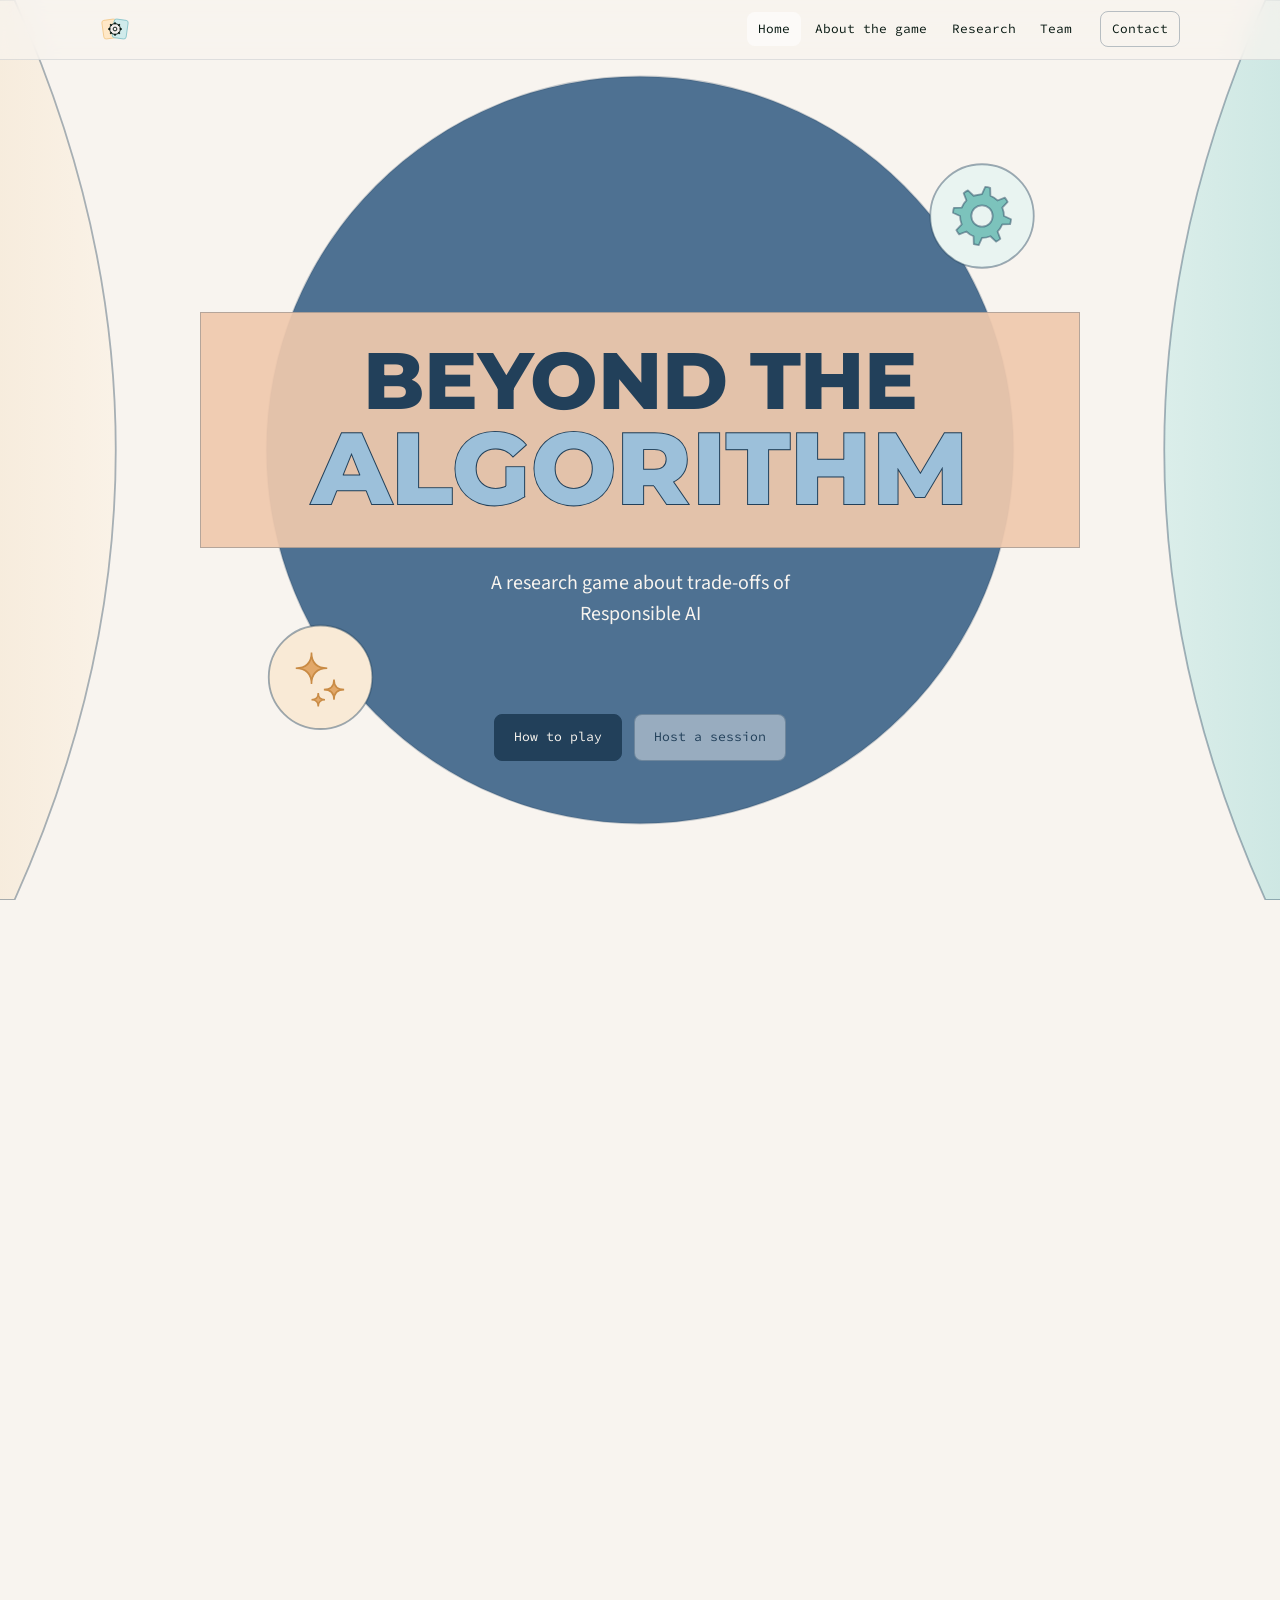
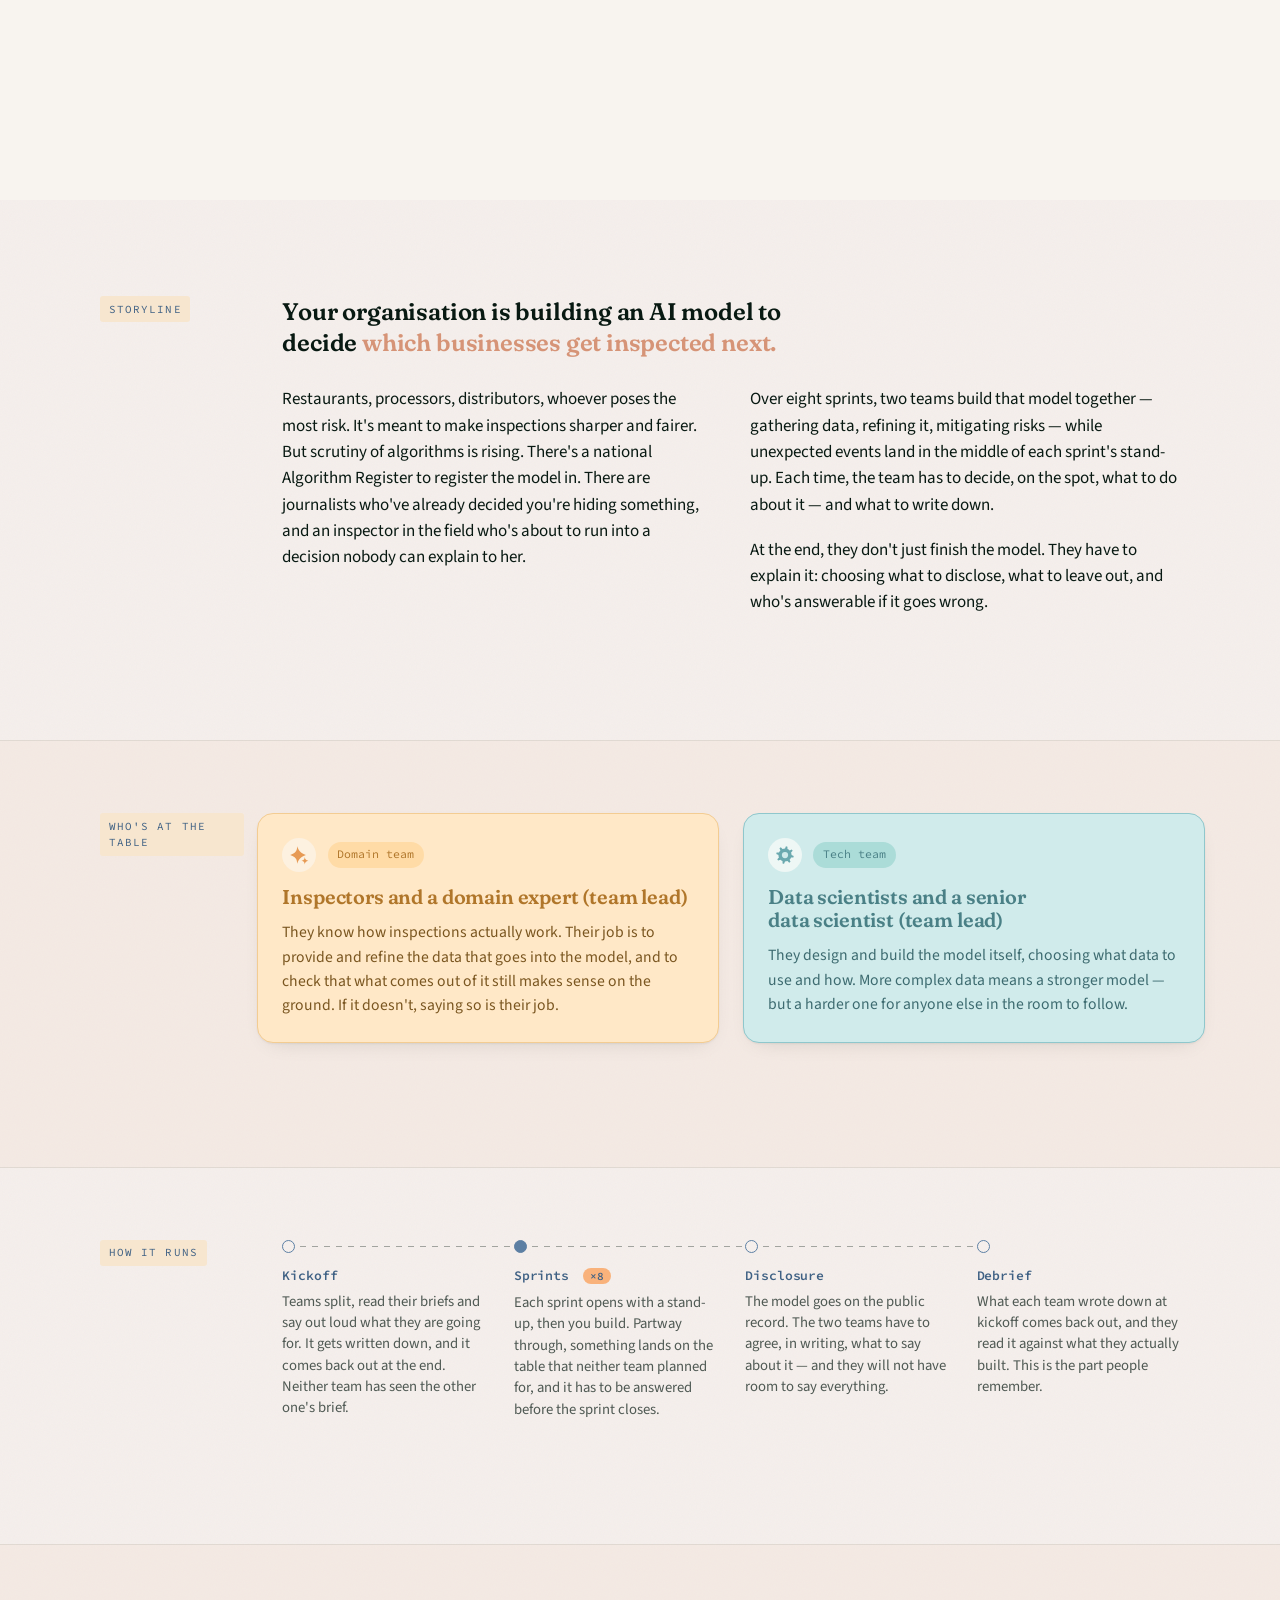
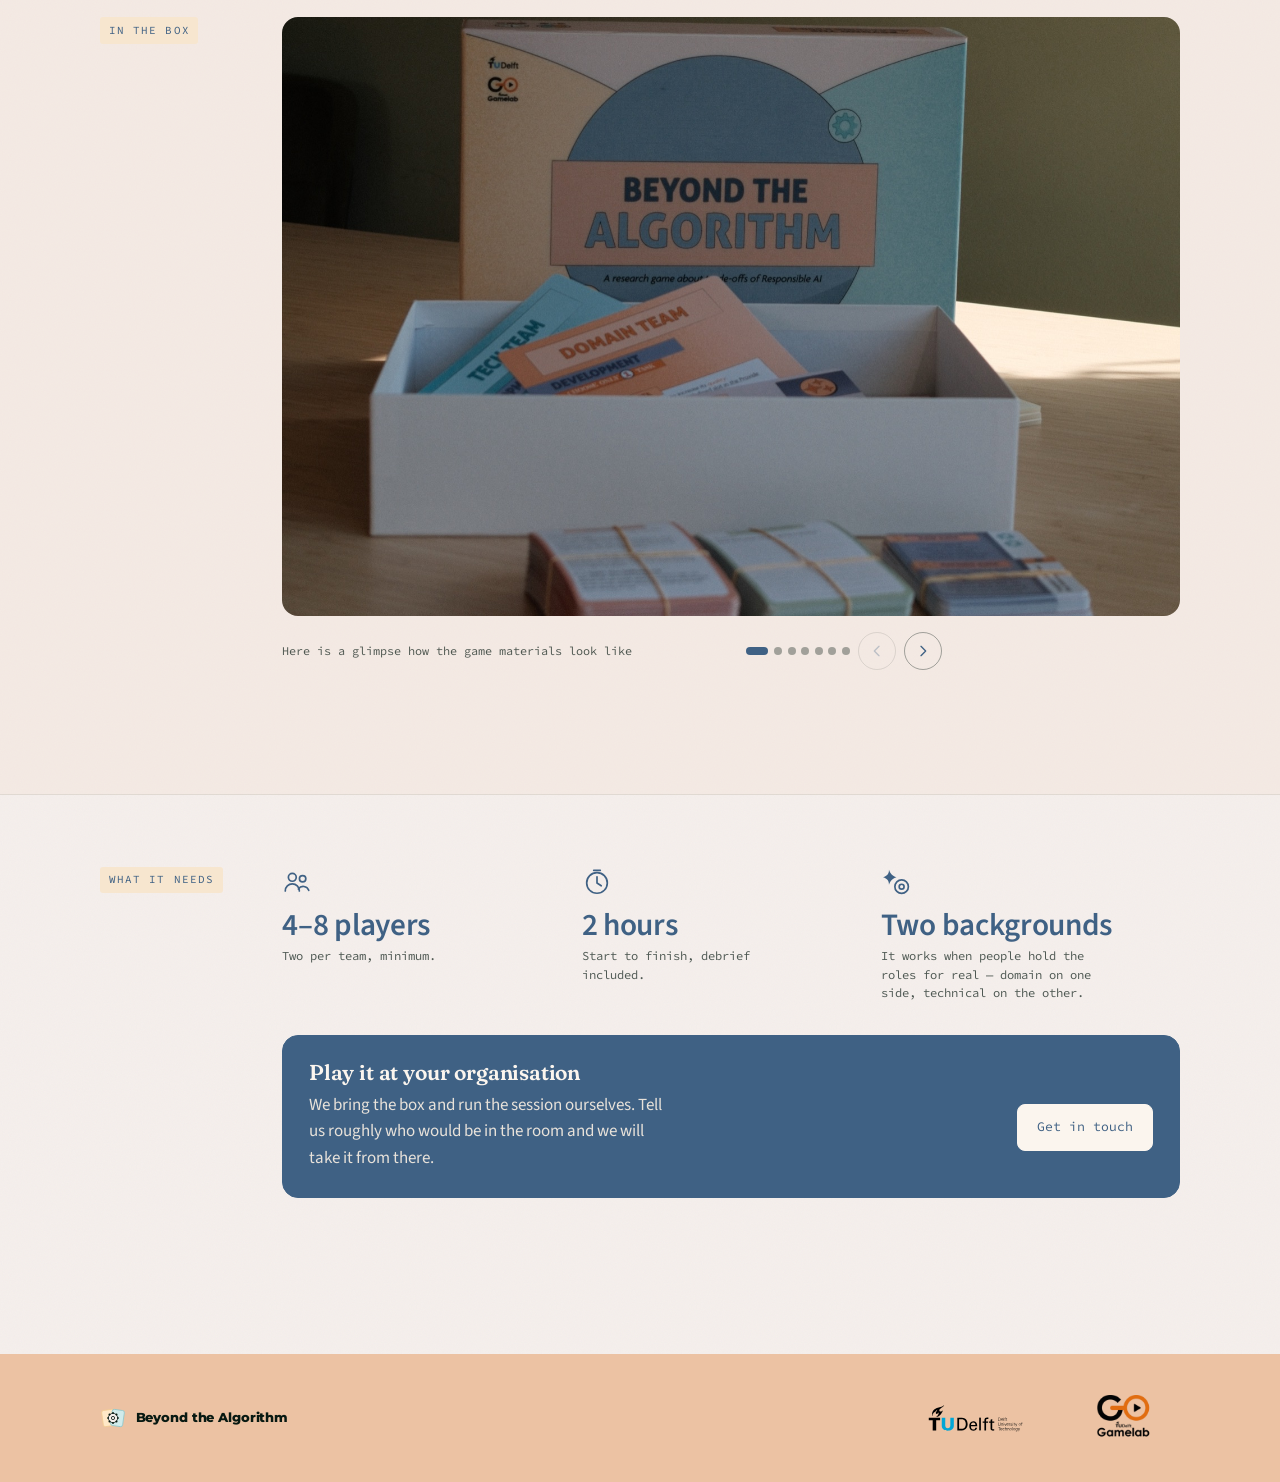
==== commit 00efb095: "Gallery: rewrite six photo captions Supplied copy. The captions now describe what each photograph sh" ====
--- a/v3/index.html
+++ b/v3/index.html
@@ -241,13 +241,13 @@
           <div class="gallery" data-gallery>
             <div class="gallery__viewport">
               <ul class="gallery__track">
-                <li class="gallery__slide"><img src="assets/img/photos/box.jpg" alt="The Beyond the Algorithm box standing on a table" data-caption="The box. It arrives with us and goes home with us."></li>
-                <li class="gallery__slide"><img src="assets/img/photos/table.jpg" alt="The box, the boards and the card decks set out on a table" data-caption="Everything out of the box and on the table."></li>
-                <li class="gallery__slide"><img src="assets/img/photos/role-cards.jpg" alt="The two role cards resting in the open box" data-caption="The two role cards, and the form the teams end the session on."></li>
+                <li class="gallery__slide"><img src="assets/img/photos/box.jpg" alt="The Beyond the Algorithm box standing on a table" data-caption="Here is a glimpse how the game materials look like"></li>
+                <li class="gallery__slide"><img src="assets/img/photos/table.jpg" alt="The box, the boards and the card decks set out on a table" data-caption="Here is a glimpse how the game materials look like"></li>
+                <li class="gallery__slide"><img src="assets/img/photos/role-cards.jpg" alt="The two role cards resting in the open box" data-caption="two role cards and tasks they can execute in the game"></li>
                 <li class="gallery__slide"><img src="assets/img/photos/domain-board.jpg" alt="The Domain Team board laid flat on a table" data-caption="The Domain team's board."></li>
-                <li class="gallery__slide"><img src="assets/img/photos/domain-card.jpg" alt="The Domain Team role card standing in front of its board" data-caption="Domain team: what they can do, and what it costs them."></li>
-                <li class="gallery__slide"><img src="assets/img/photos/tech-board.jpg" alt="The Tech Team board laid flat on a table" data-caption="The Tech team's board. The same shape, holding different things."></li>
-                <li class="gallery__slide"><img src="assets/img/photos/tech-card.jpg" alt="The Tech Team role card standing in front of its board" data-caption="Tech team: the same card, a different set of moves."></li>
+                <li class="gallery__slide"><img src="assets/img/photos/domain-card.jpg" alt="The Domain Team role card standing in front of its board" data-caption="More about domain team's role"></li>
+                <li class="gallery__slide"><img src="assets/img/photos/tech-board.jpg" alt="The Tech Team board laid flat on a table" data-caption="The Tech team's board"></li>
+                <li class="gallery__slide"><img src="assets/img/photos/tech-card.jpg" alt="The Tech Team role card standing in front of its board" data-caption="More about tech team's role"></li>
               </ul>
             </div>
           </div>
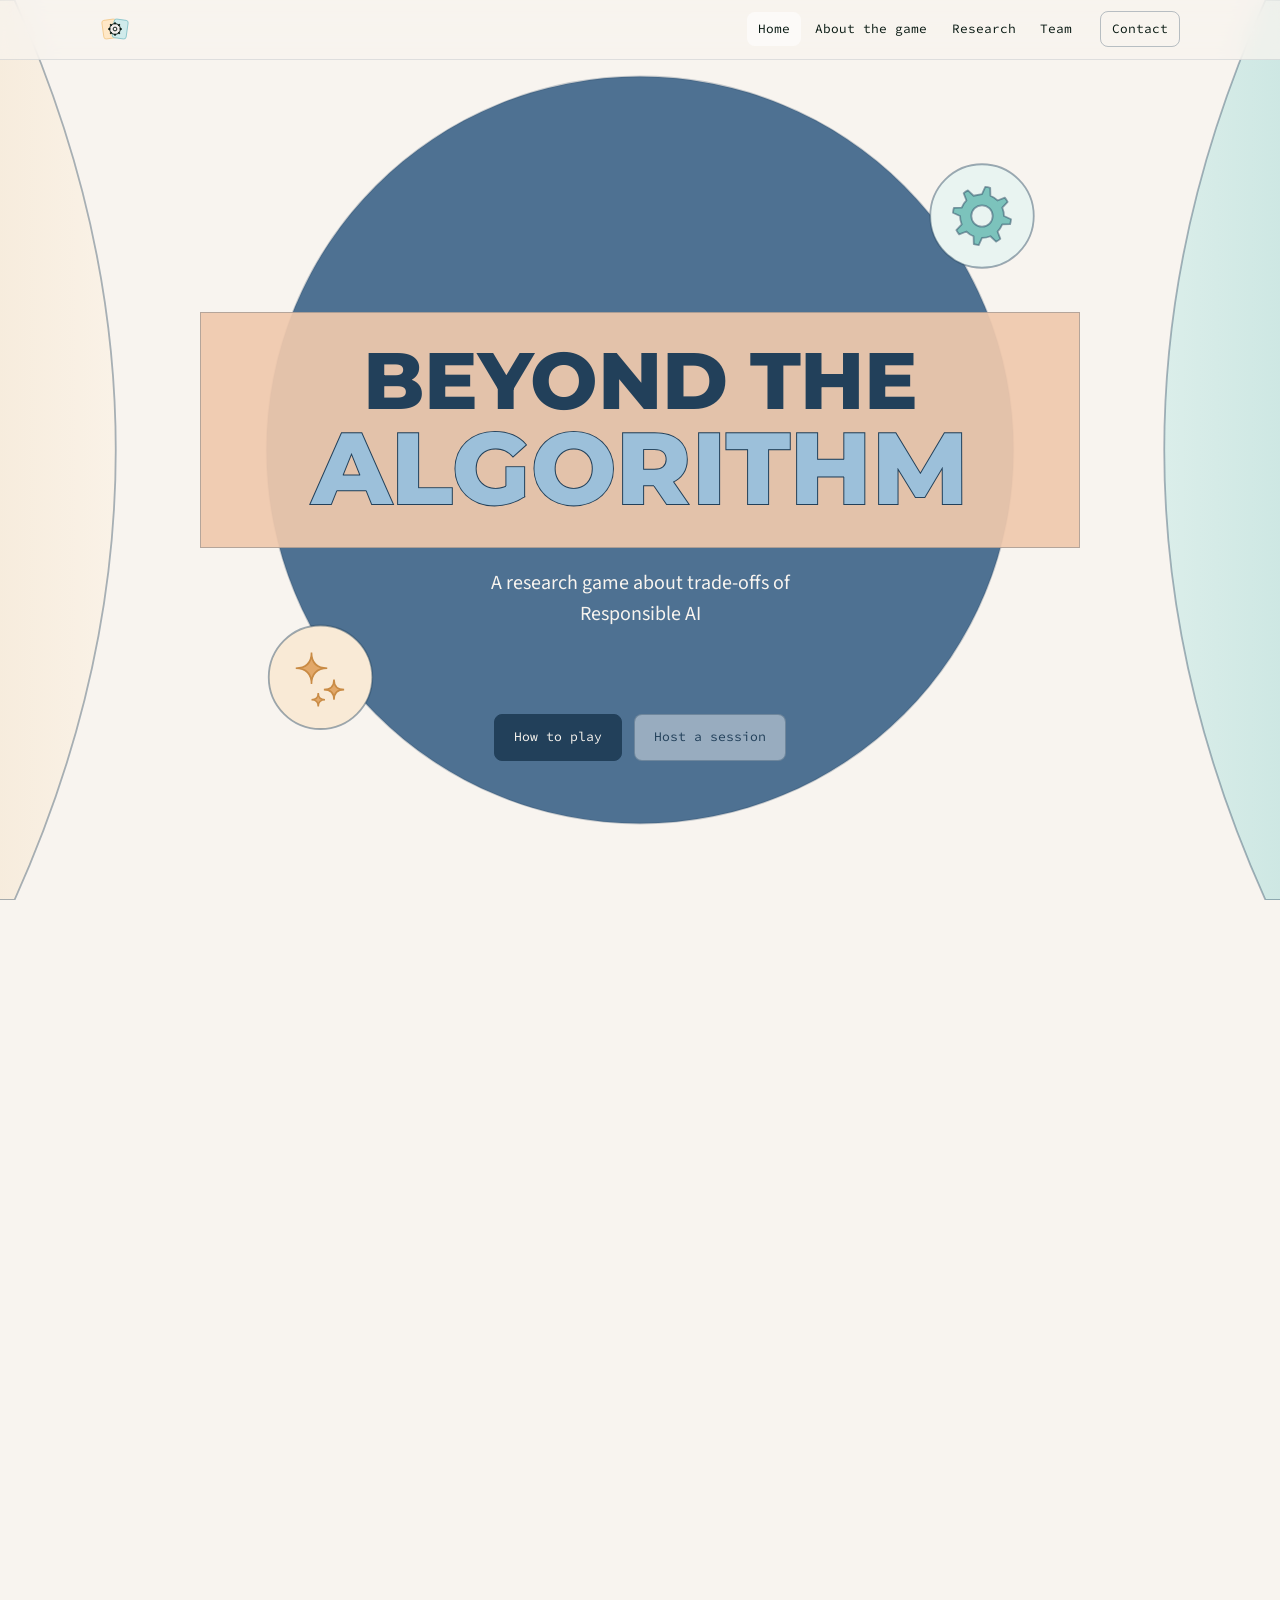
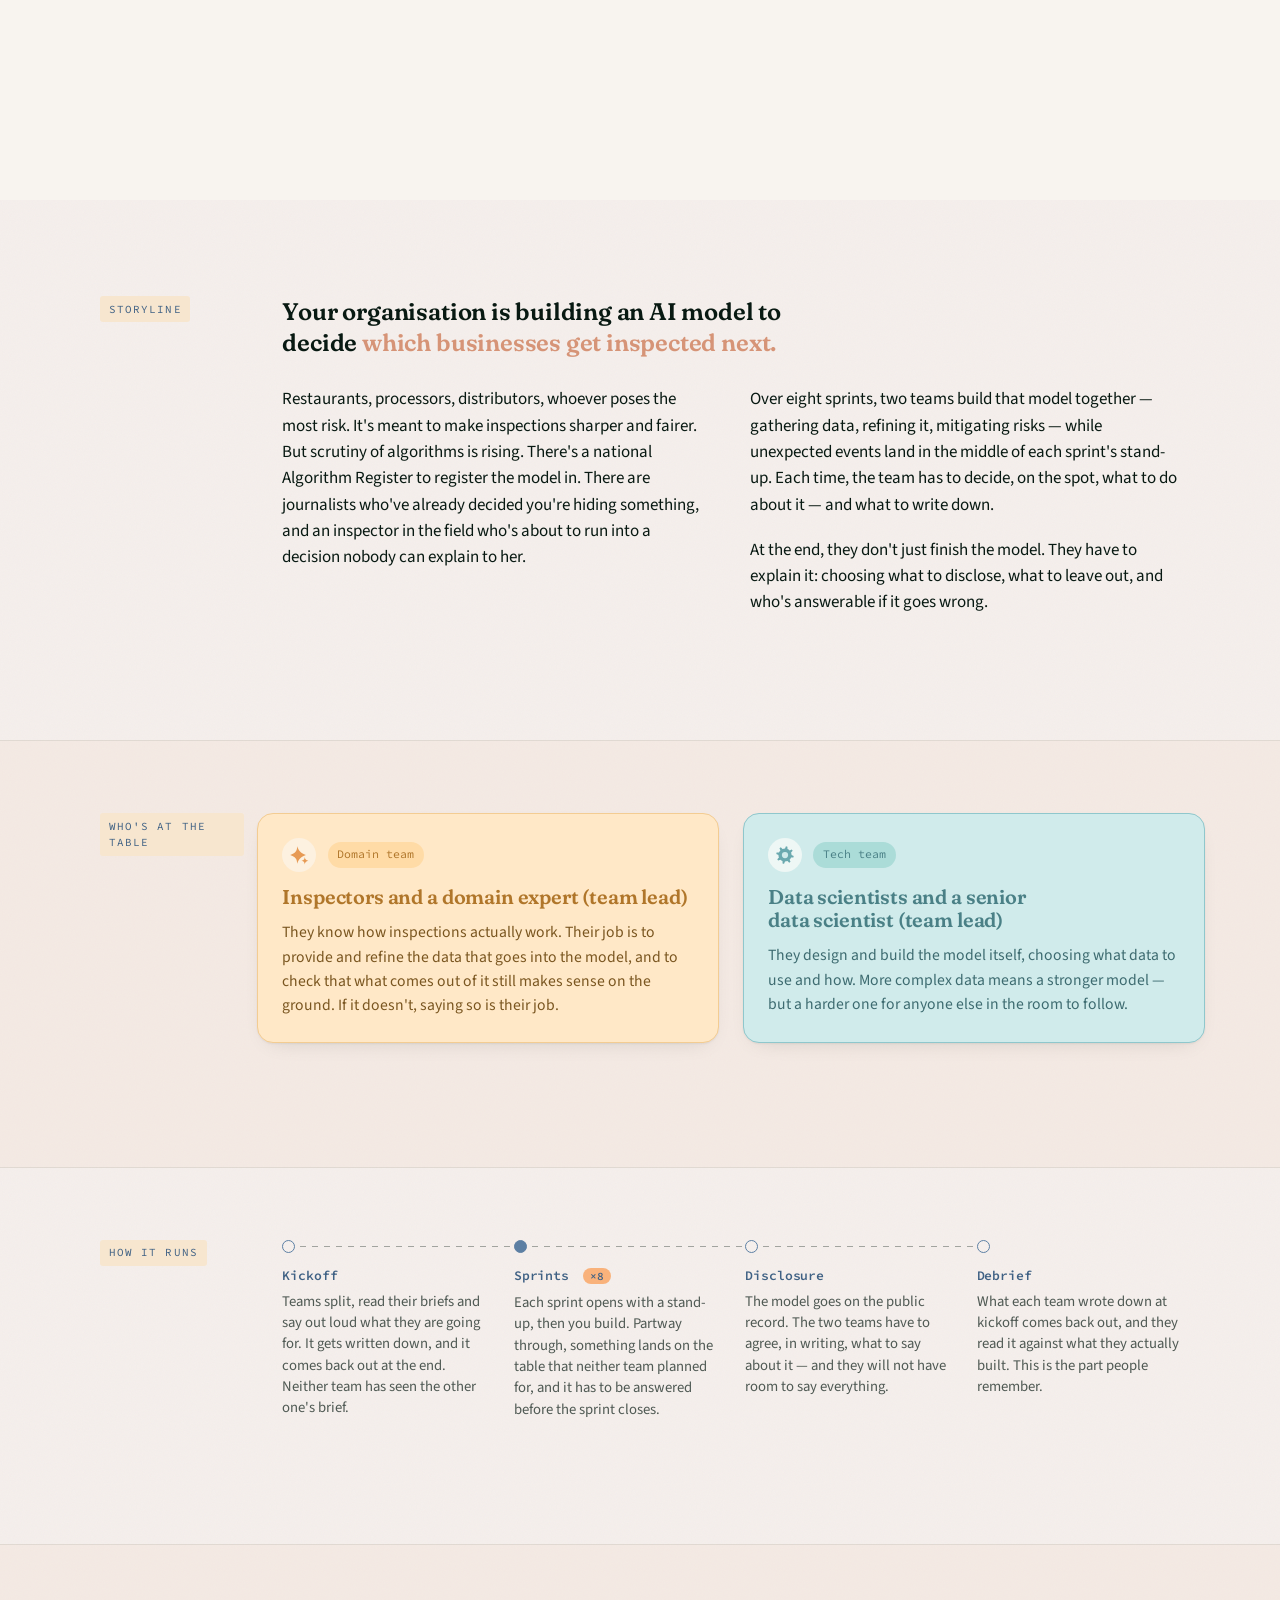
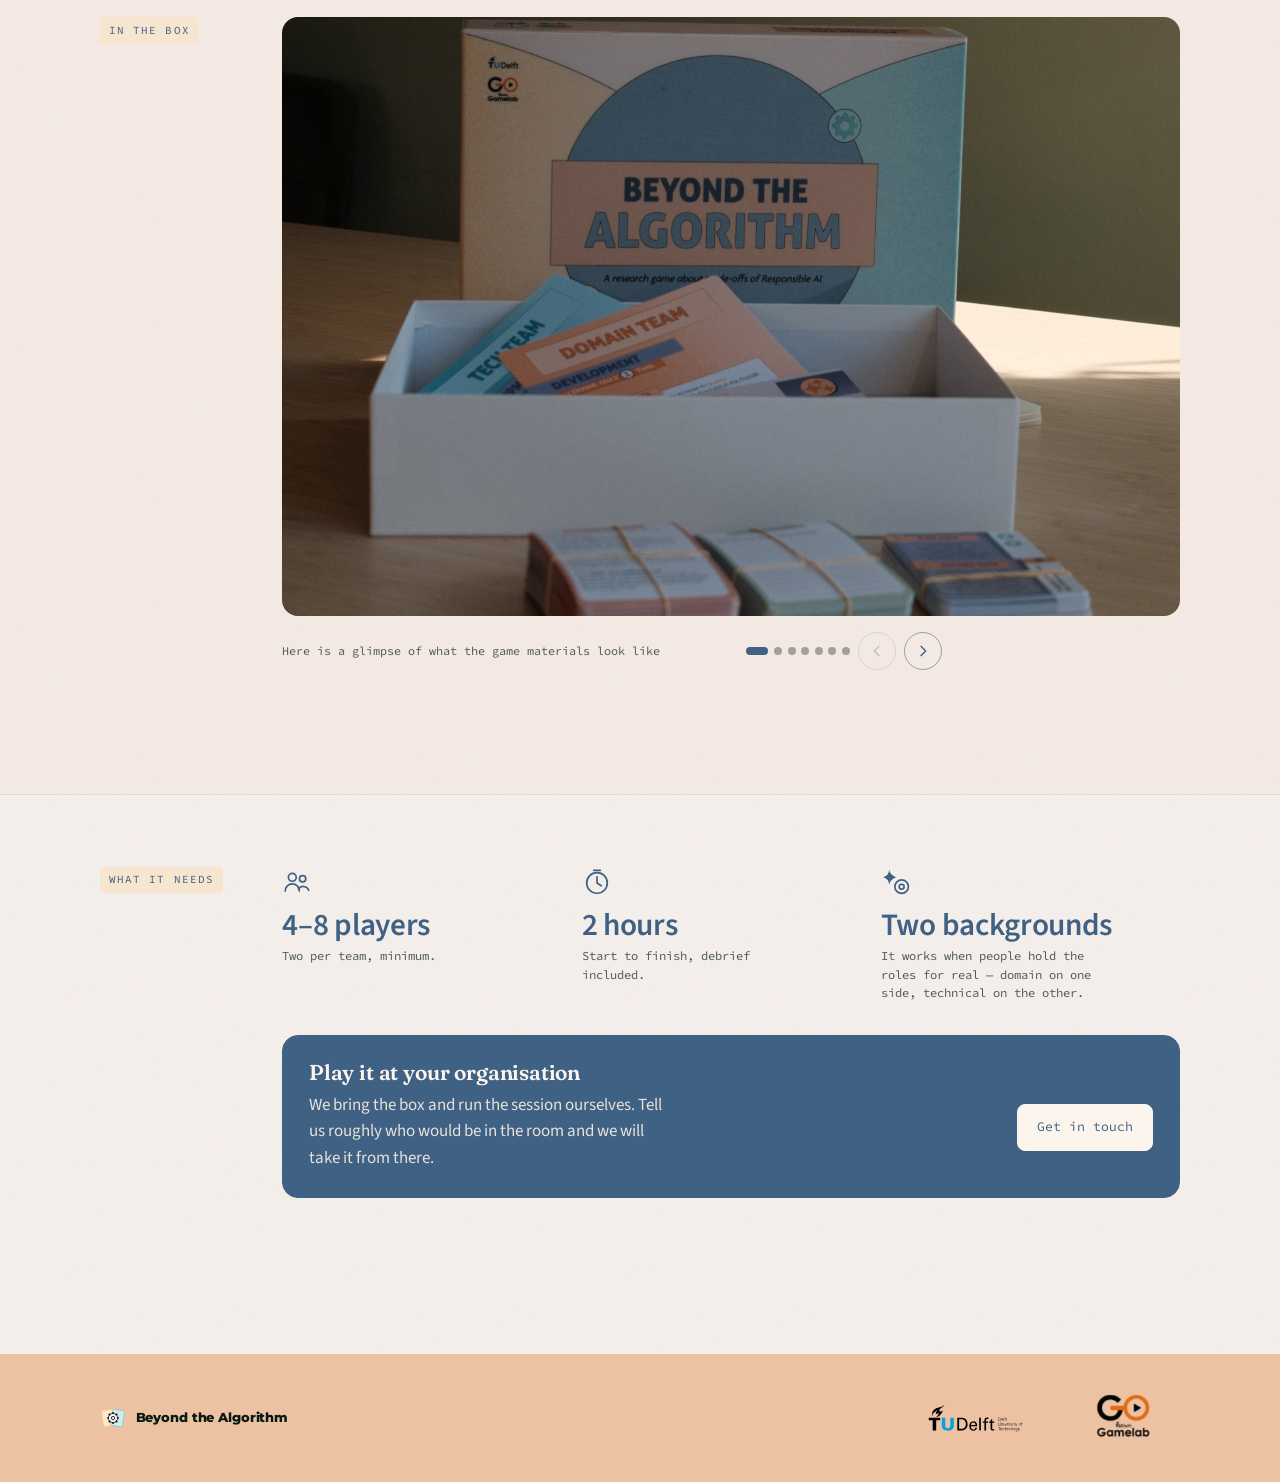
==== commit aa0e8bd1: "Gallery: tidy caption grammar and capitalisation Fixes the blended construction in the opening capti" ====
--- a/v3/index.html
+++ b/v3/index.html
@@ -241,13 +241,13 @@
           <div class="gallery" data-gallery>
             <div class="gallery__viewport">
               <ul class="gallery__track">
-                <li class="gallery__slide"><img src="assets/img/photos/box.jpg" alt="The Beyond the Algorithm box standing on a table" data-caption="Here is a glimpse how the game materials look like"></li>
-                <li class="gallery__slide"><img src="assets/img/photos/table.jpg" alt="The box, the boards and the card decks set out on a table" data-caption="Here is a glimpse how the game materials look like"></li>
-                <li class="gallery__slide"><img src="assets/img/photos/role-cards.jpg" alt="The two role cards resting in the open box" data-caption="two role cards and tasks they can execute in the game"></li>
-                <li class="gallery__slide"><img src="assets/img/photos/domain-board.jpg" alt="The Domain Team board laid flat on a table" data-caption="The Domain team's board."></li>
-                <li class="gallery__slide"><img src="assets/img/photos/domain-card.jpg" alt="The Domain Team role card standing in front of its board" data-caption="More about domain team's role"></li>
+                <li class="gallery__slide"><img src="assets/img/photos/box.jpg" alt="The Beyond the Algorithm box standing on a table" data-caption="Here is a glimpse of what the game materials look like"></li>
+                <li class="gallery__slide"><img src="assets/img/photos/table.jpg" alt="The box, the boards and the card decks set out on a table" data-caption="Here is a glimpse of what the game materials look like"></li>
+                <li class="gallery__slide"><img src="assets/img/photos/role-cards.jpg" alt="The two role cards resting in the open box" data-caption="Two role cards and tasks they can execute in the game"></li>
+                <li class="gallery__slide"><img src="assets/img/photos/domain-board.jpg" alt="The Domain Team board laid flat on a table" data-caption="The Domain team's board"></li>
+                <li class="gallery__slide"><img src="assets/img/photos/domain-card.jpg" alt="The Domain Team role card standing in front of its board" data-caption="More about the Domain team's role"></li>
                 <li class="gallery__slide"><img src="assets/img/photos/tech-board.jpg" alt="The Tech Team board laid flat on a table" data-caption="The Tech team's board"></li>
-                <li class="gallery__slide"><img src="assets/img/photos/tech-card.jpg" alt="The Tech Team role card standing in front of its board" data-caption="More about tech team's role"></li>
+                <li class="gallery__slide"><img src="assets/img/photos/tech-card.jpg" alt="The Tech Team role card standing in front of its board" data-caption="More about the Tech team's role"></li>
               </ul>
             </div>
           </div>
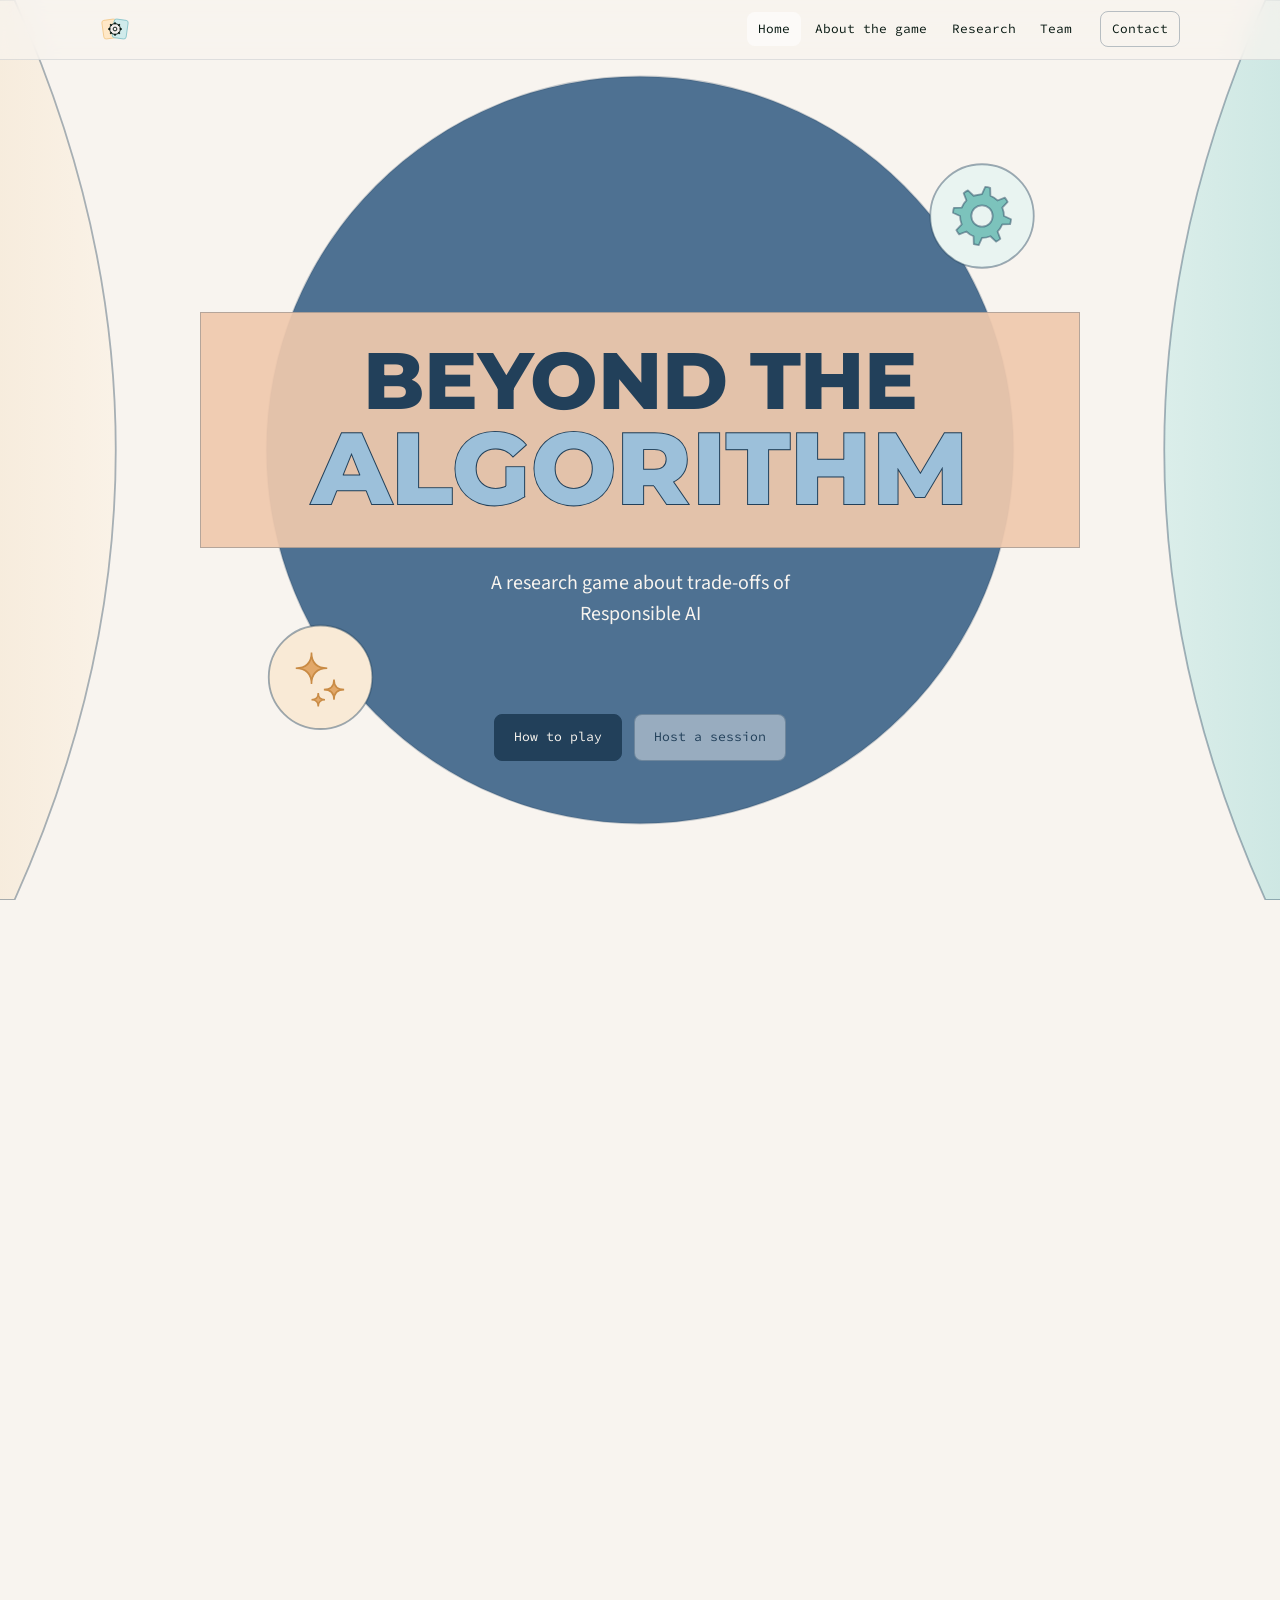
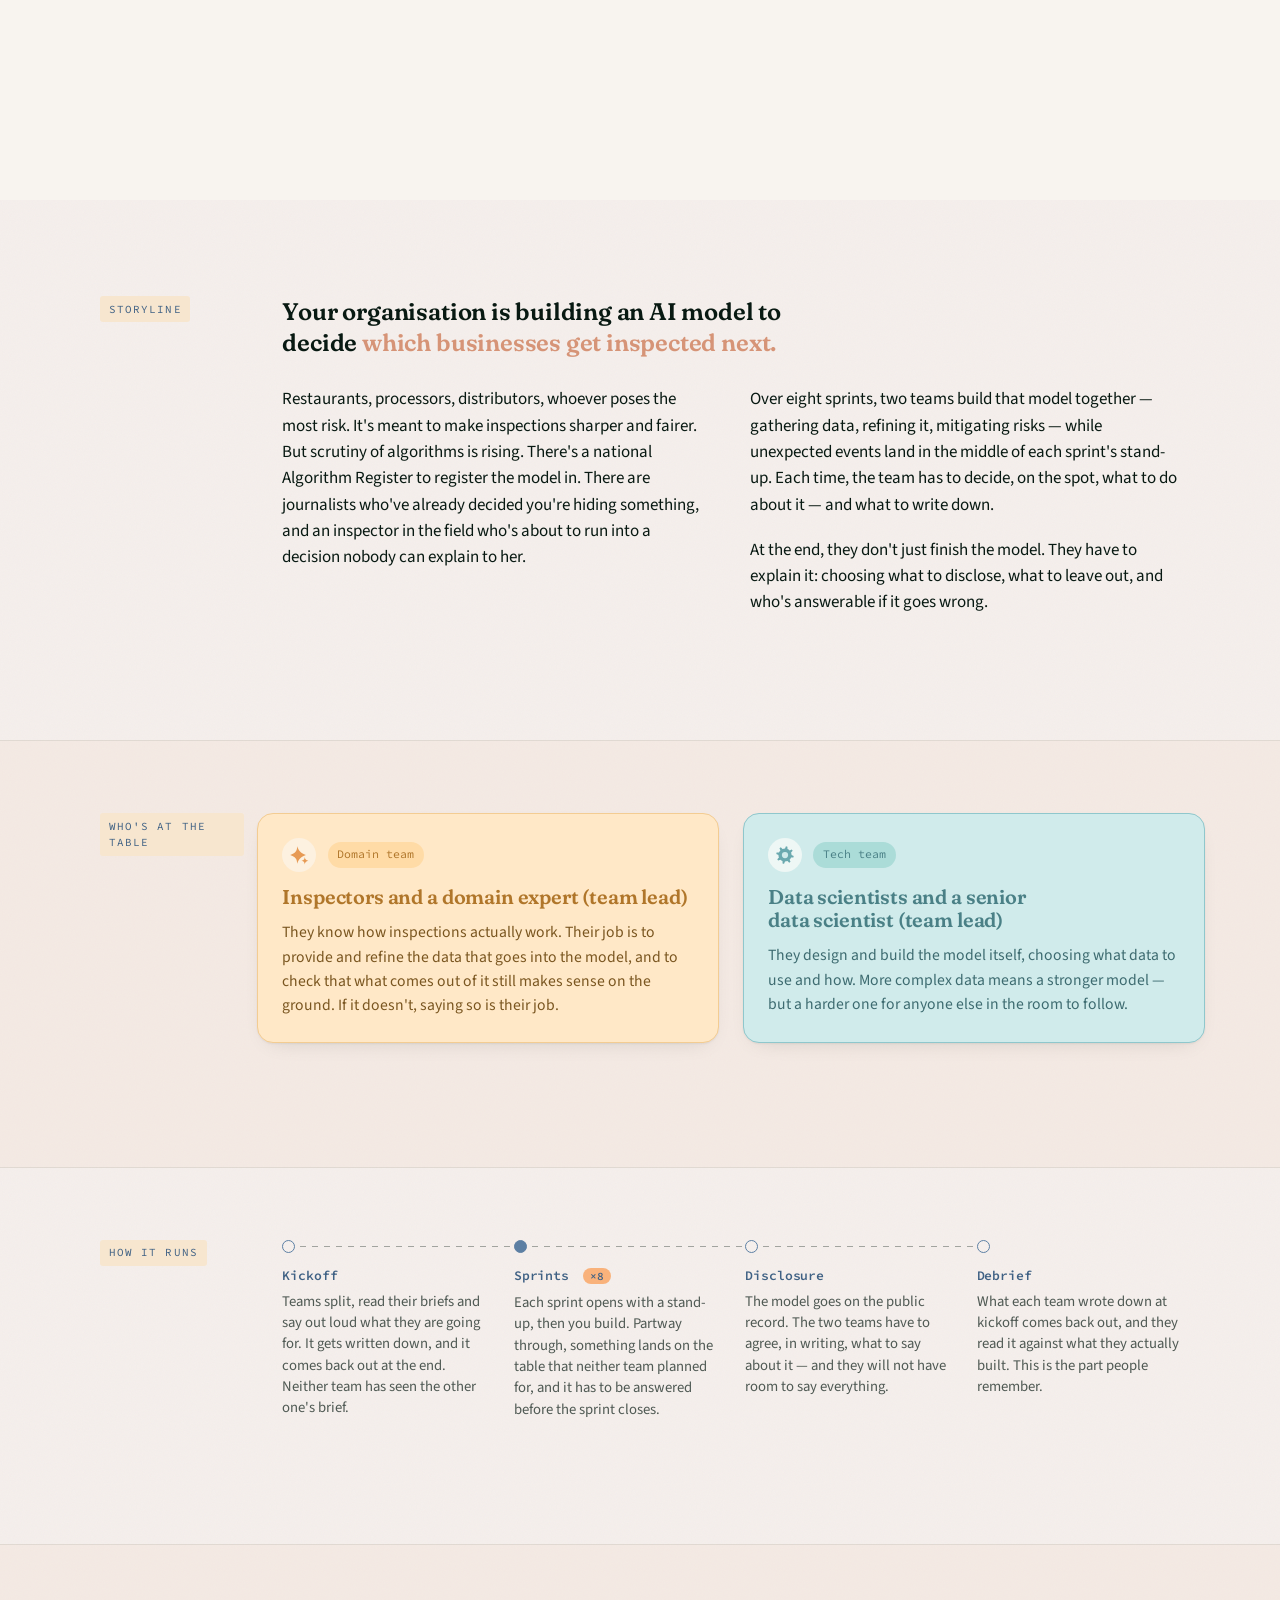
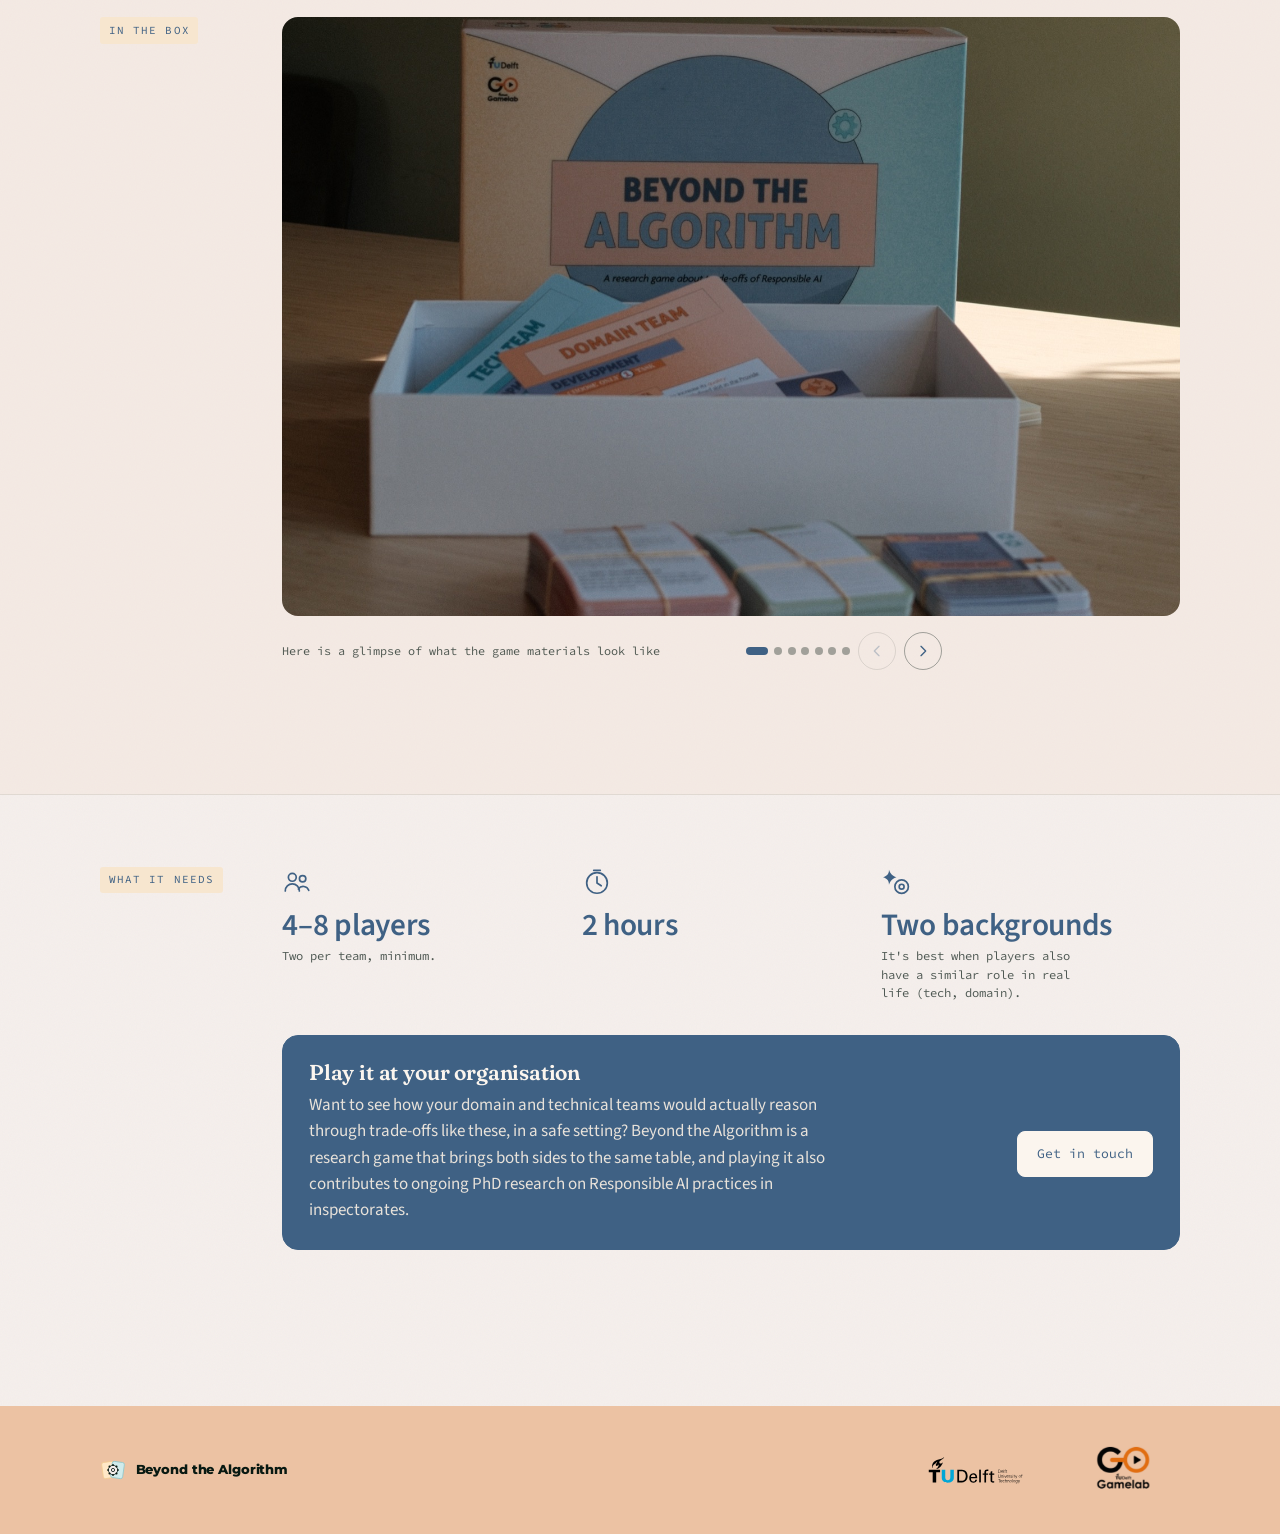
==== commit fa261bf4: "Copy: rework the call to action, trim two requirement notes Supplied copy. The call to action now op" ====
--- a/v3/index.html
+++ b/v3/index.html
@@ -290,7 +290,6 @@
                 </svg>
               </span>
               <p class="facts__value">2 hours</p>
-              <p class="facts__note">Start to finish, debrief included.</p>
             </div>
             <div class="facts__item">
               <span class="facts__icon" aria-hidden="true">
@@ -301,14 +300,14 @@
                 </svg>
               </span>
               <p class="facts__value">Two backgrounds</p>
-              <p class="facts__note">It works when people hold the roles for real — domain on one side, technical on the other.</p>
+              <p class="facts__note">It's best when players also have a similar role in real life (tech, domain).</p>
             </div>
           </div>
 
           <div class="cta">
             <div class="cta__text">
               <h2>Play it at your organisation</h2>
-              <p>We bring the box and run the session ourselves. Tell us roughly who would be in the room and we will take it from there.</p>
+              <p>Want to see how your domain and technical teams would actually reason through trade-offs like these, in a safe setting? Beyond the Algorithm is a research game that brings both sides to the same table, and playing it also contributes to ongoing PhD research on Responsible AI practices in inspectorates.</p>
             </div>
             <div class="btn-row">
               <a class="btn btn--primary" href="contact.html">Get in touch</a>
--- a/v3/assets/css/style.css
+++ b/v3/assets/css/style.css
@@ -1221,9 +1221,14 @@
 
 /* Dimmed rather than transparent: an alpha here would blend toward the
    blue behind it and land under 4.5:1. This is a measured 5:1. */
+/* 46ch here was tuned to a two-sentence panel. The copy is now a
+   question plus an explanation, and at 46ch it wrapped to six lines
+   inside a cell nearly twice that wide — a narrow ribbon of text with
+   a column of dead space beside it. 68ch stays inside the comfortable
+   reading measure while actually using the cell. */
 .cta p {
   color: #e8e2da;
-  max-width: 46ch;
+  max-width: 68ch;
   margin-bottom: 0;
 }
 
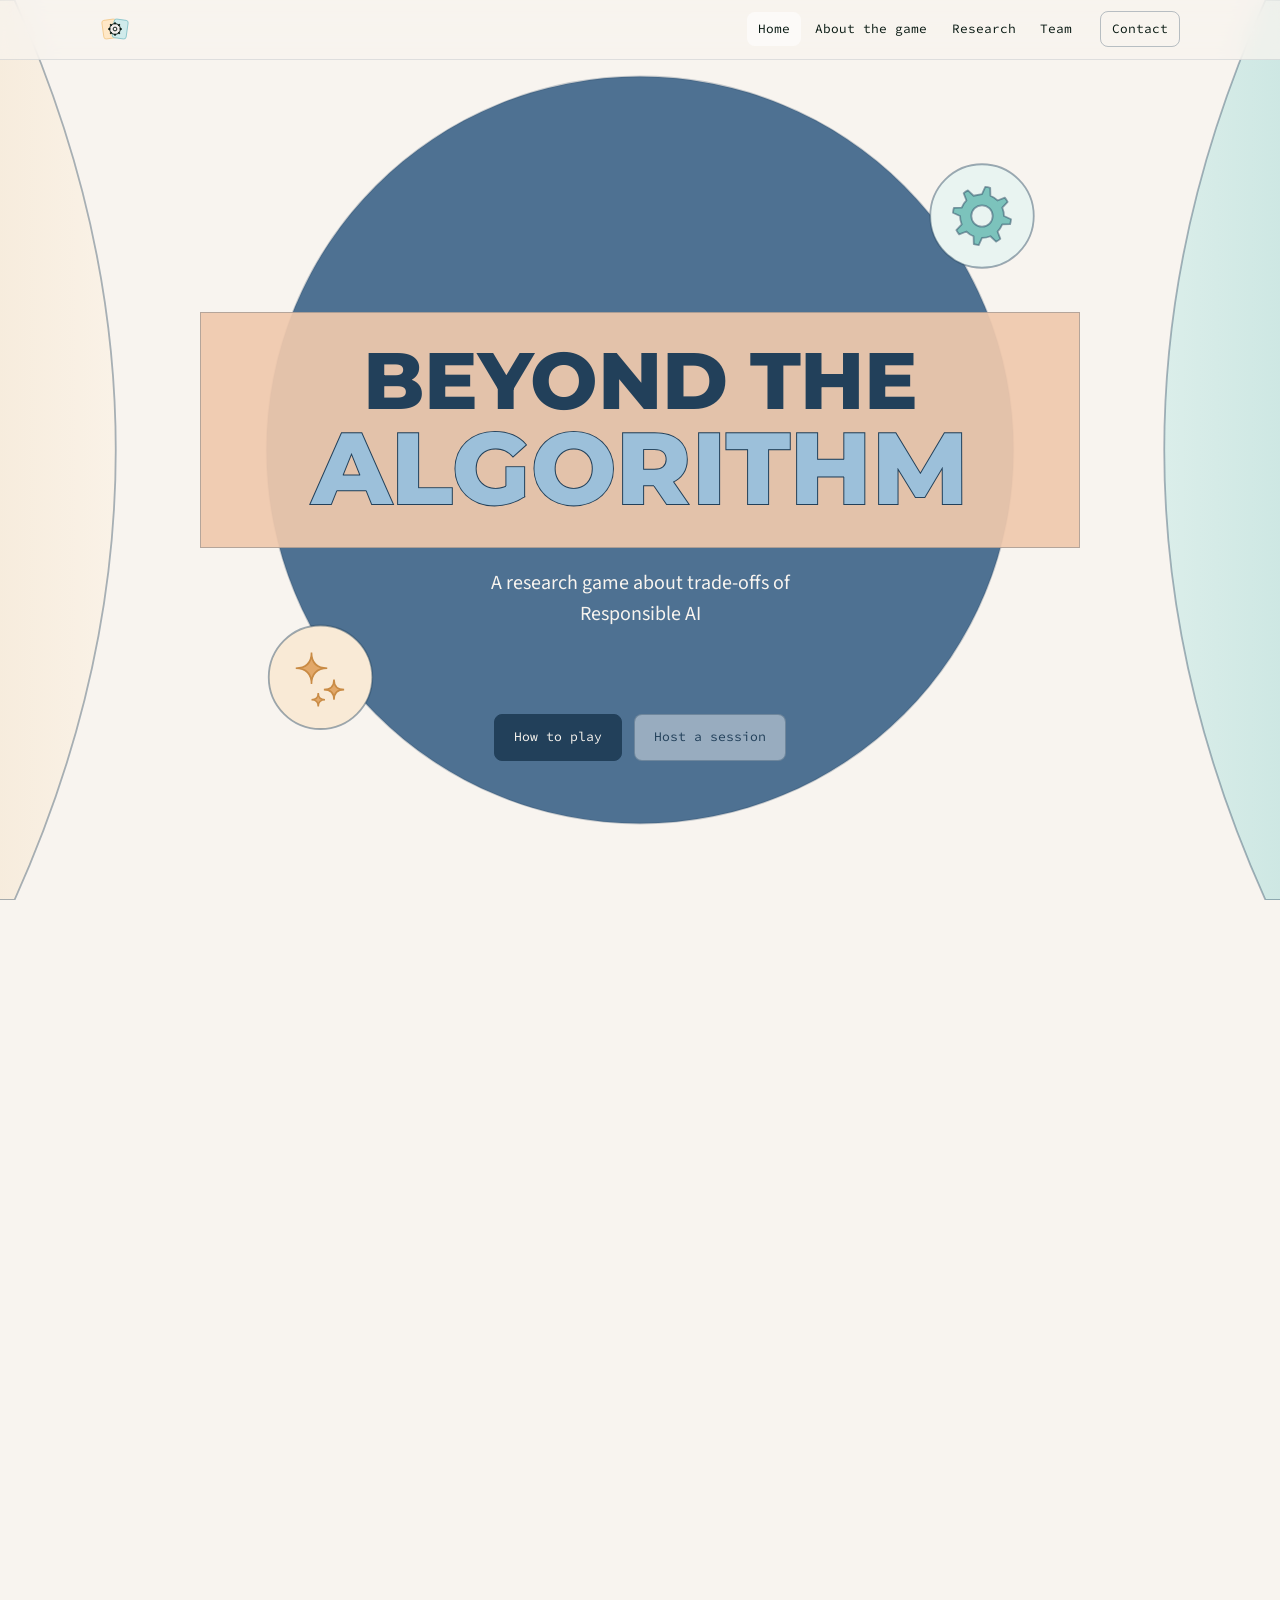
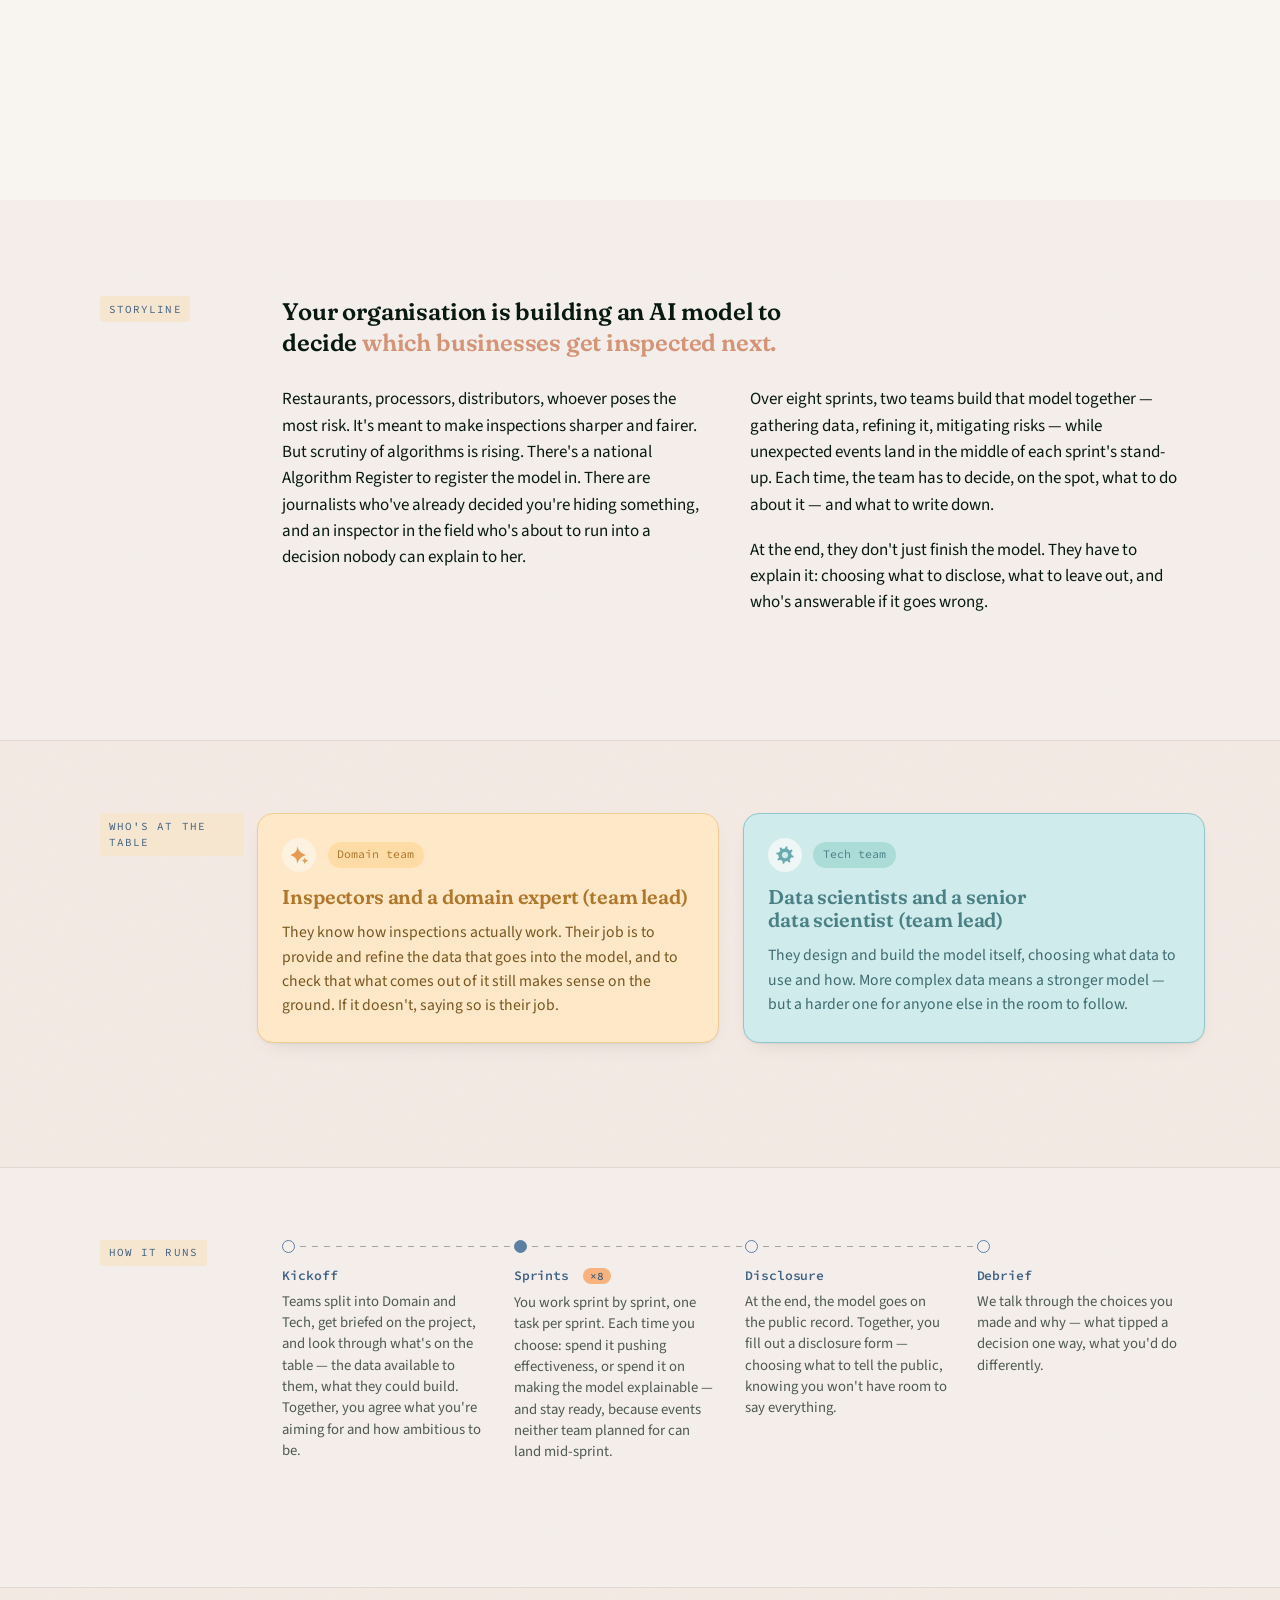
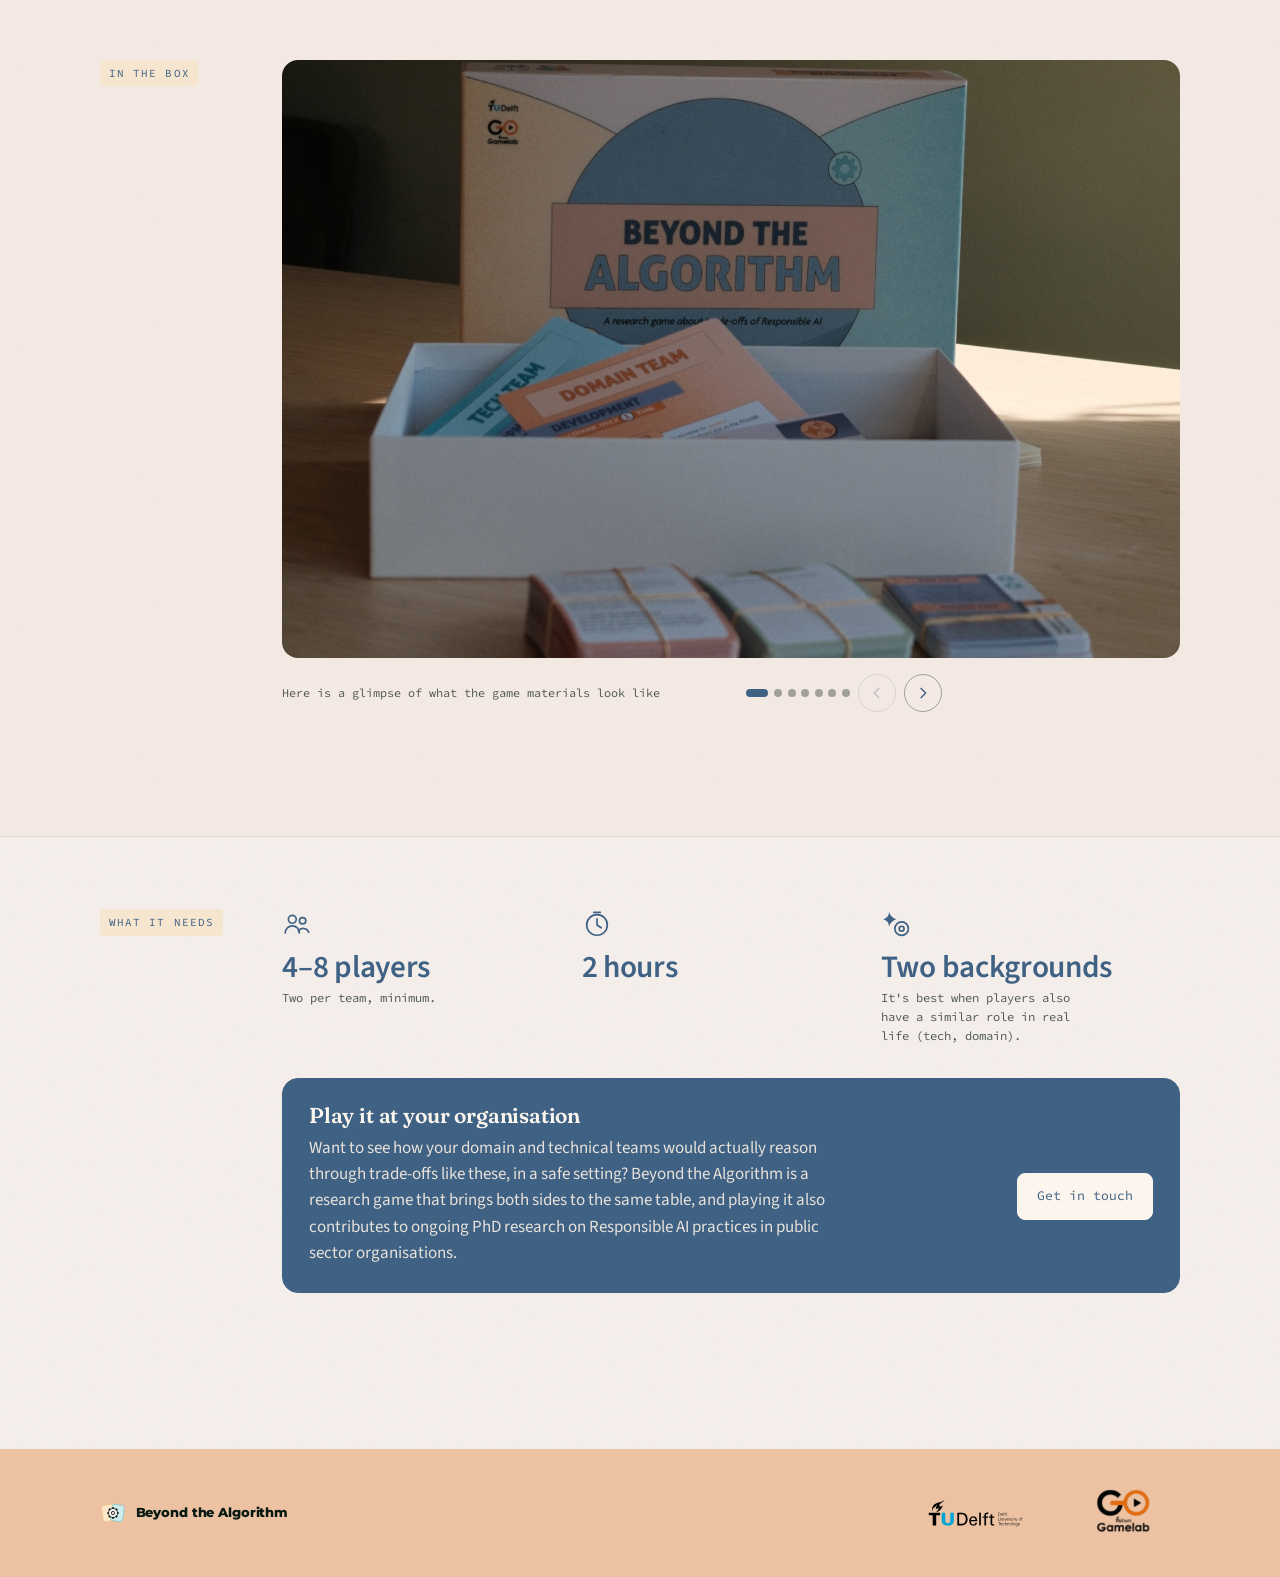
==== commit 9ecfa85c: "Copy: rewrite the four session stops, widen the CTA's audience Supplied copy for Kickoff, Sprints, D" ====
--- a/v3/index.html
+++ b/v3/index.html
@@ -202,19 +202,19 @@
           <ol class="run">
             <li class="run__stop">
               <h3>Kickoff</h3>
-              <p>Teams split, read their briefs and say out loud what they are going for. It gets written down, and it comes back out at the end. Neither team has seen the other one's brief.</p>
+              <p>Teams split into Domain and Tech, get briefed on the project, and look through what's on the table — the data available to them, what they could build. Together, you agree what you're aiming for and how ambitious to be.</p>
             </li>
             <li class="run__stop run__stop--long">
               <h3>Sprints <span class="run__count">×8</span></h3>
-              <p>Each sprint opens with a stand-up, then you build. Partway through, something lands on the table that neither team planned for, and it has to be answered before the sprint closes.</p>
+              <p>You work sprint by sprint, one task per sprint. Each time you choose: spend it pushing effectiveness, or spend it on making the model explainable — and stay ready, because events neither team planned for can land mid-sprint.</p>
             </li>
             <li class="run__stop">
               <h3>Disclosure</h3>
-              <p>The model goes on the public record. The two teams have to agree, in writing, what to say about it — and they will not have room to say everything.</p>
+              <p>At the end, the model goes on the public record. Together, you fill out a disclosure form — choosing what to tell the public, knowing you won't have room to say everything.</p>
             </li>
             <li class="run__stop">
               <h3>Debrief</h3>
-              <p>What each team wrote down at kickoff comes back out, and they read it against what they actually built. This is the part people remember.</p>
+              <p>We talk through the choices you made and why — what tipped a decision one way, what you'd do differently.</p>
             </li>
           </ol>
         </div>
@@ -307,7 +307,7 @@
           <div class="cta">
             <div class="cta__text">
               <h2>Play it at your organisation</h2>
-              <p>Want to see how your domain and technical teams would actually reason through trade-offs like these, in a safe setting? Beyond the Algorithm is a research game that brings both sides to the same table, and playing it also contributes to ongoing PhD research on Responsible AI practices in inspectorates.</p>
+              <p>Want to see how your domain and technical teams would actually reason through trade-offs like these, in a safe setting? Beyond the Algorithm is a research game that brings both sides to the same table, and playing it also contributes to ongoing PhD research on Responsible AI practices in public sector organisations.</p>
             </div>
             <div class="btn-row">
               <a class="btn btn--primary" href="contact.html">Get in touch</a>
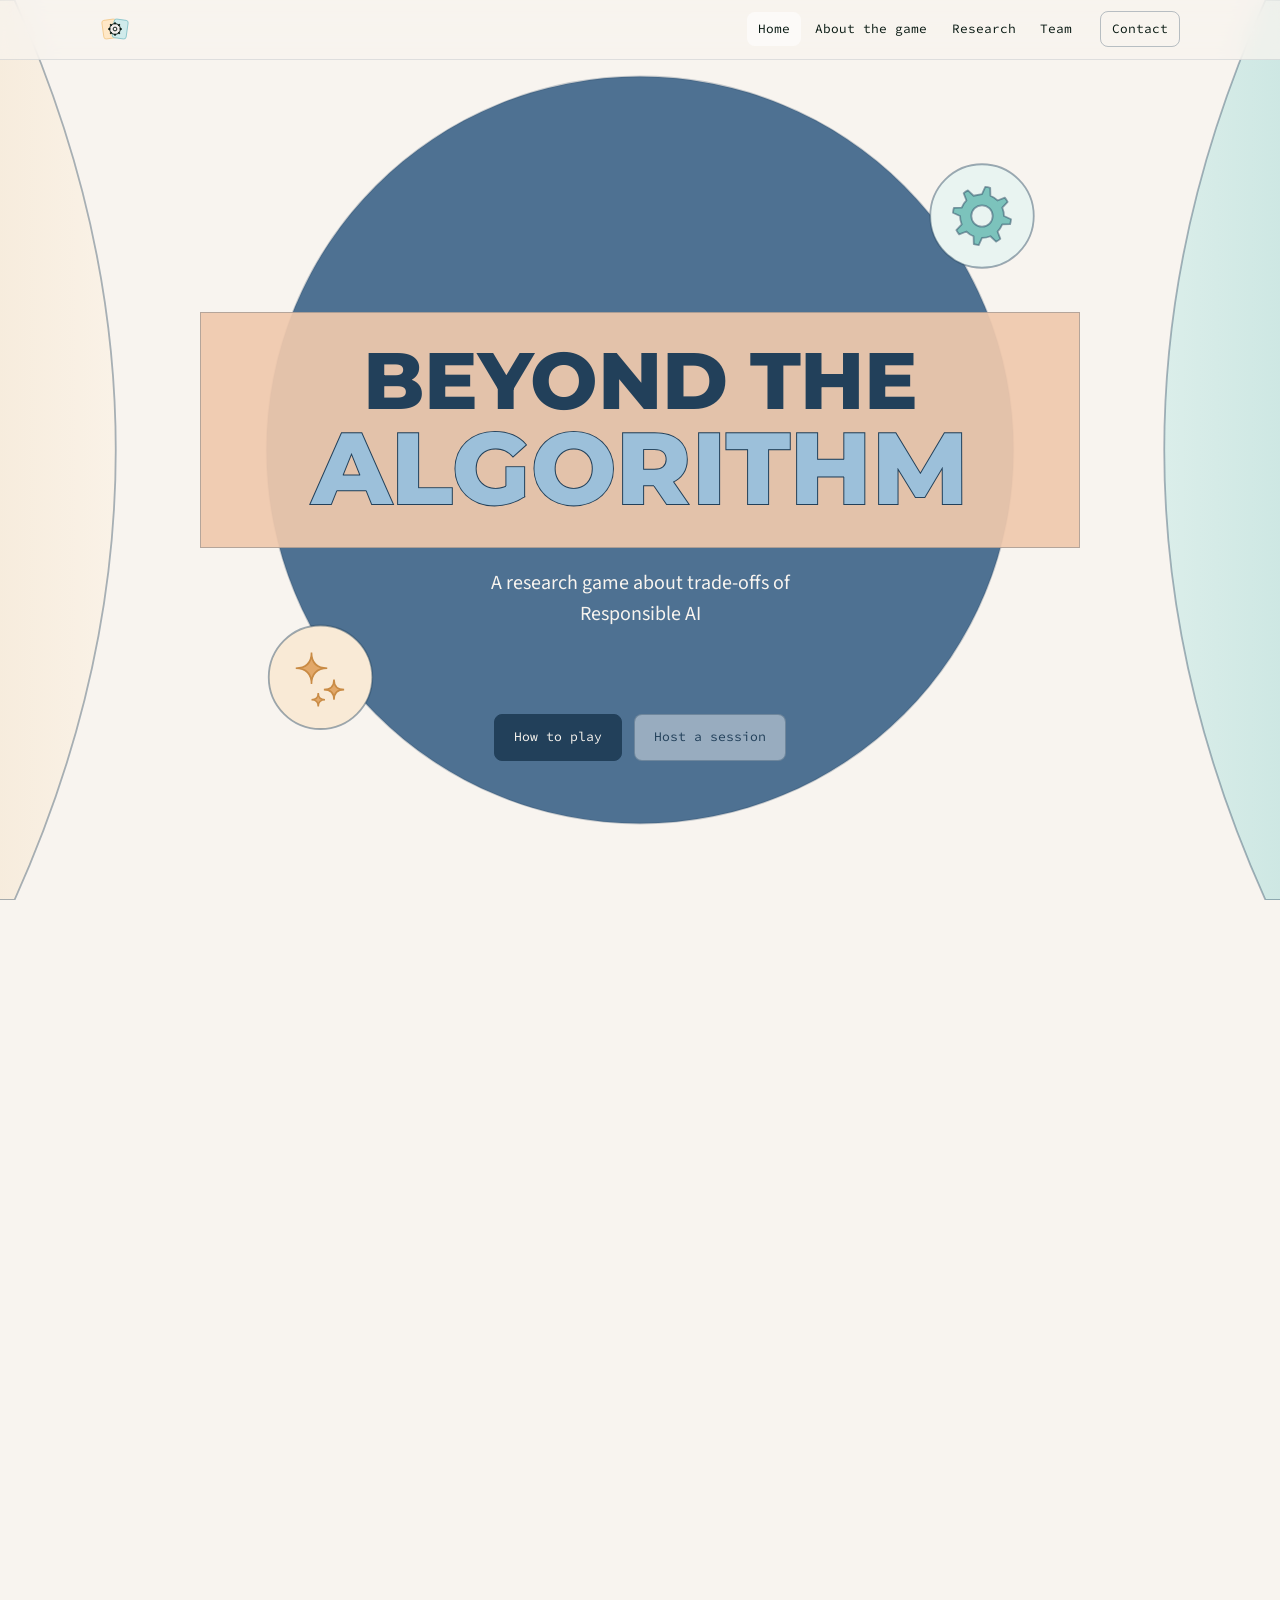
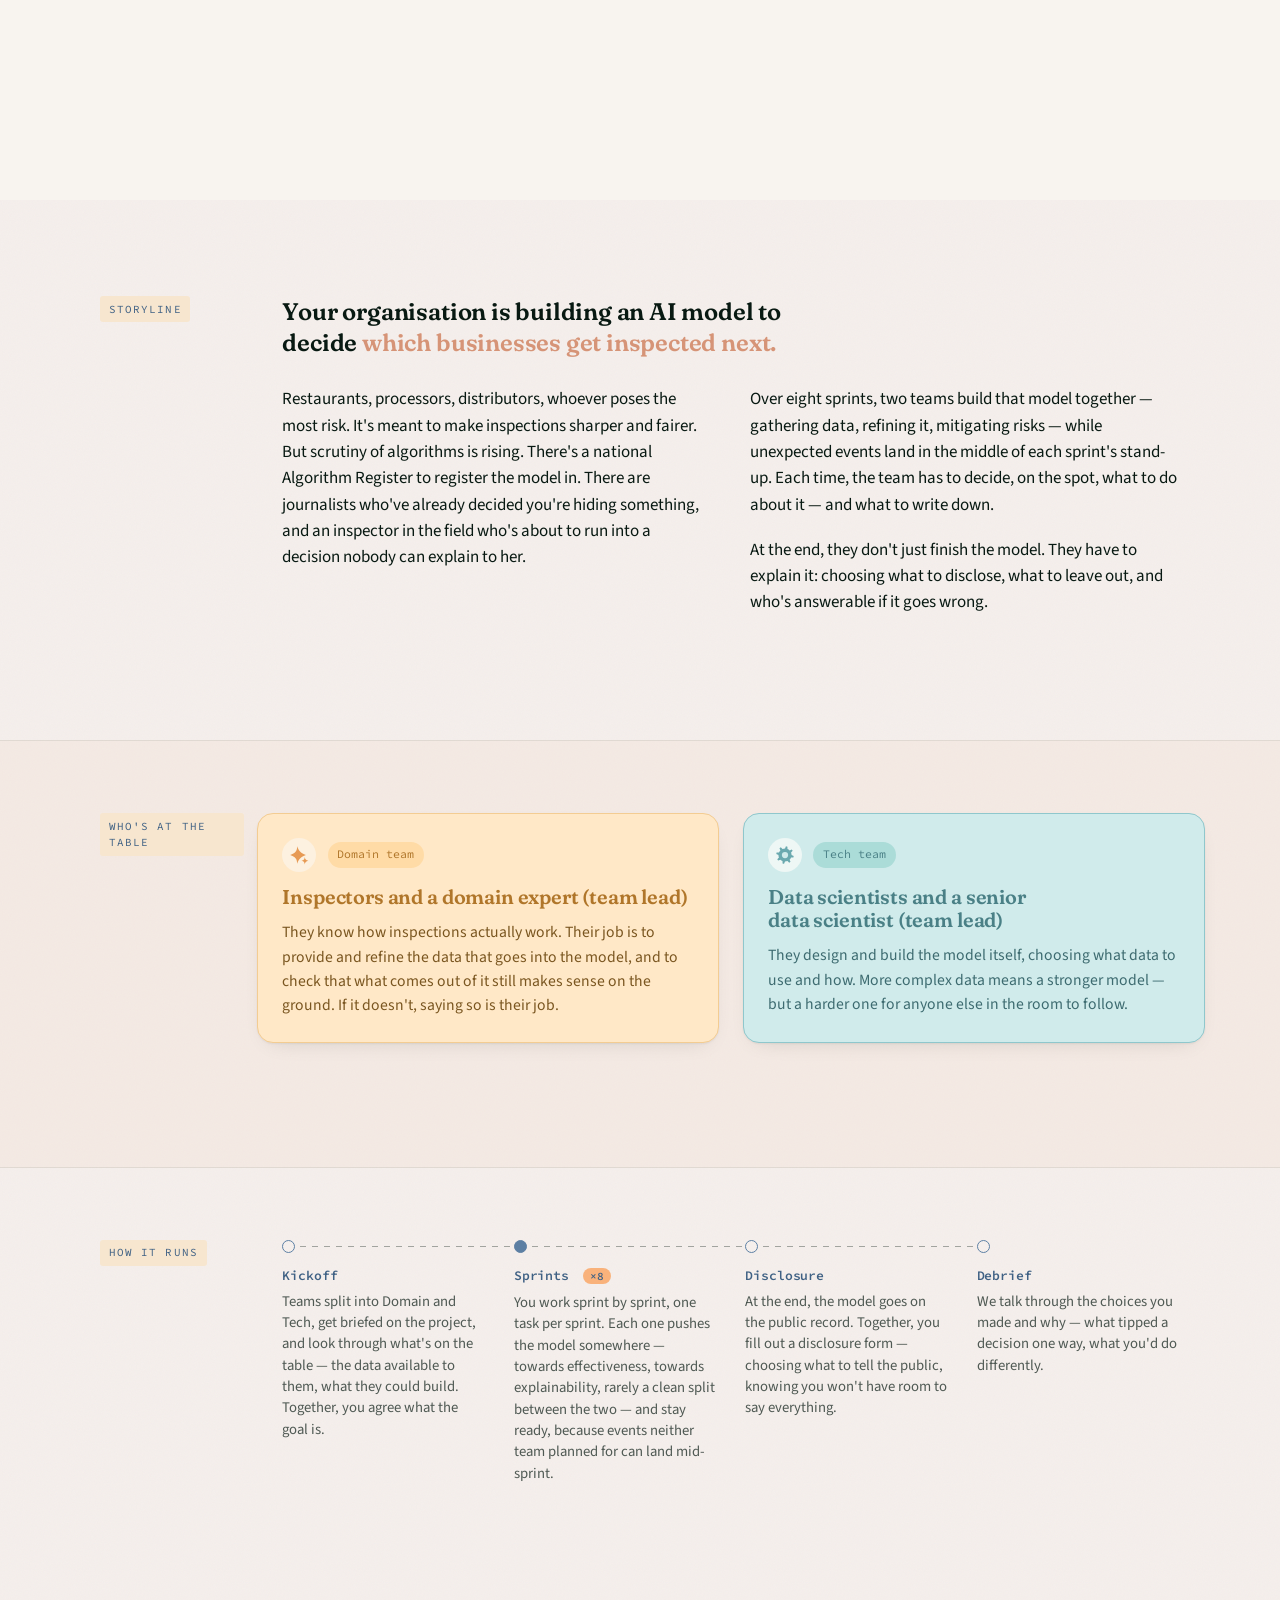
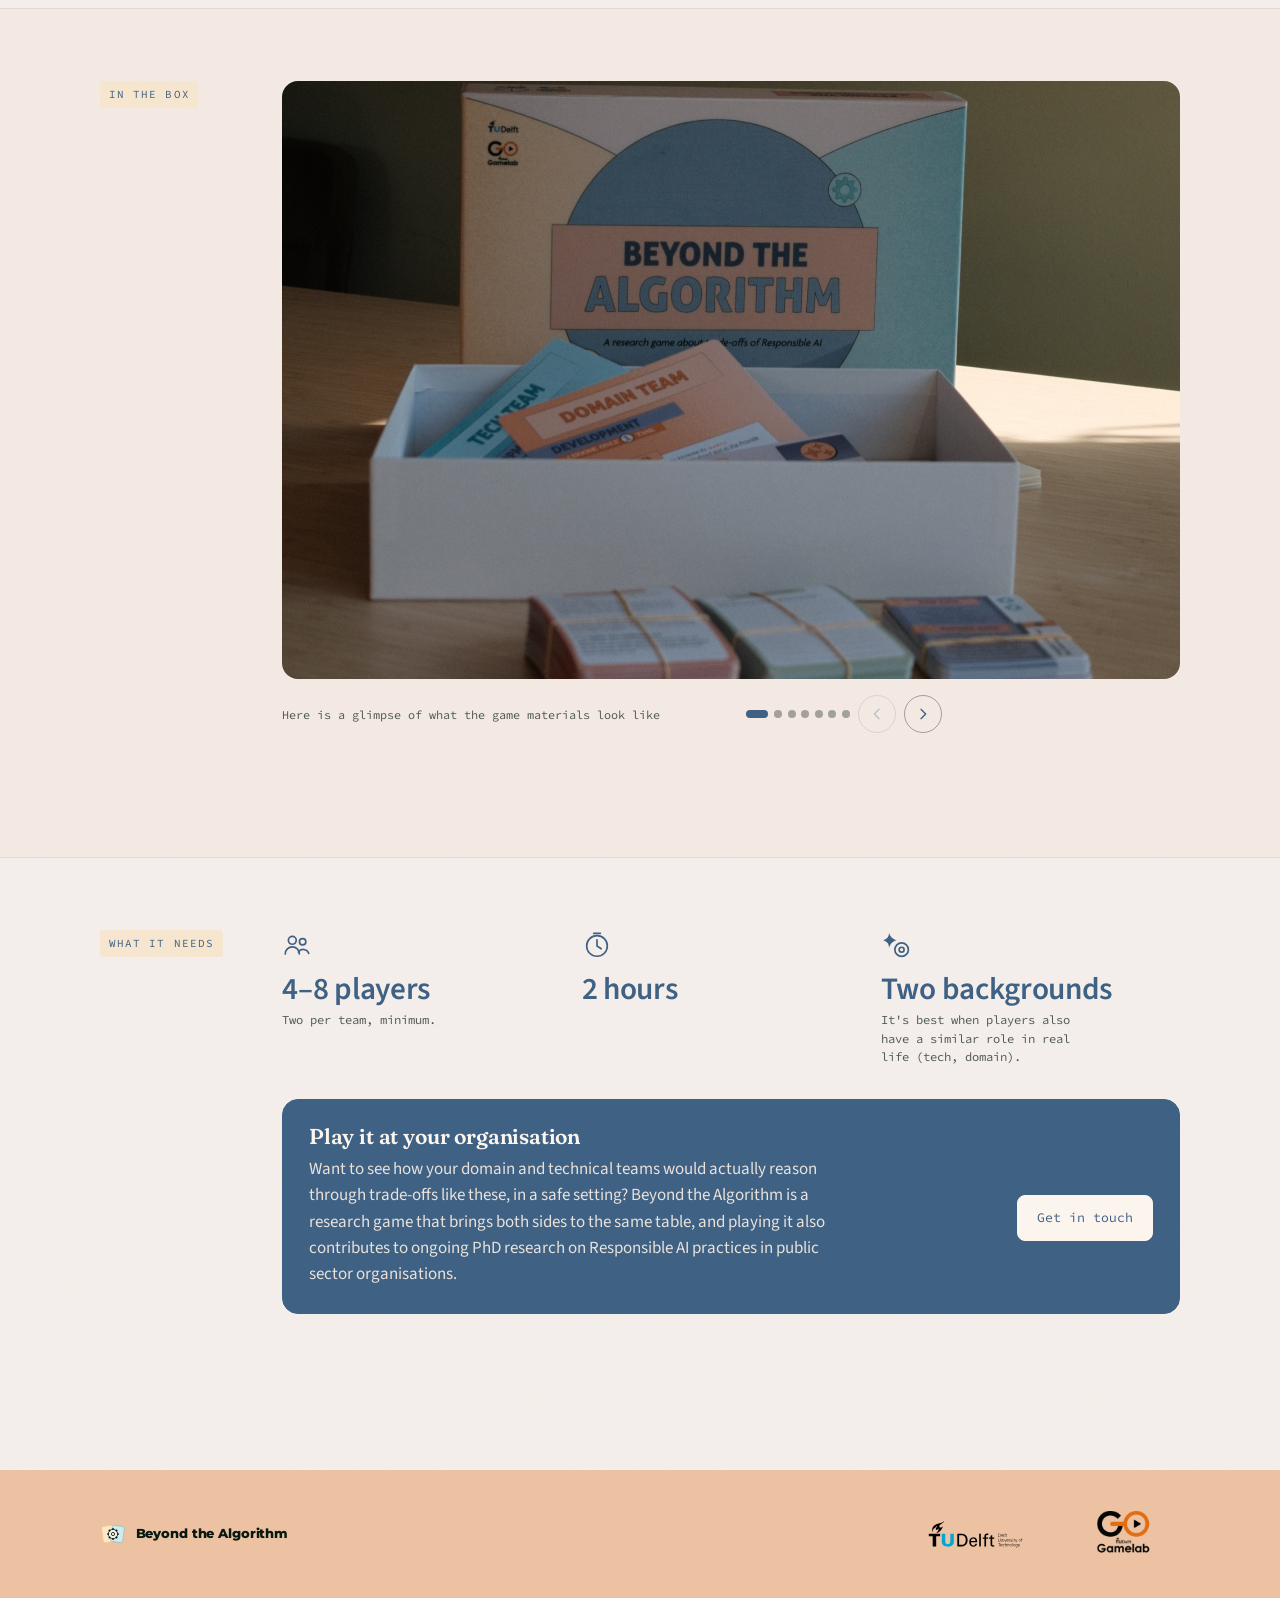
==== commit e36161b6: "Sprints: soften the binary; Kickoff: the goal, not ambition Resolves the secrecy question flagged in" ====
--- a/v3/index.html
+++ b/v3/index.html
@@ -202,11 +202,11 @@
           <ol class="run">
             <li class="run__stop">
               <h3>Kickoff</h3>
-              <p>Teams split into Domain and Tech, get briefed on the project, and look through what's on the table — the data available to them, what they could build. Together, you agree what you're aiming for and how ambitious to be.</p>
+              <p>Teams split into Domain and Tech, get briefed on the project, and look through what's on the table — the data available to them, what they could build. Together, you agree what the goal is.</p>
             </li>
             <li class="run__stop run__stop--long">
               <h3>Sprints <span class="run__count">×8</span></h3>
-              <p>You work sprint by sprint, one task per sprint. Each time you choose: spend it pushing effectiveness, or spend it on making the model explainable — and stay ready, because events neither team planned for can land mid-sprint.</p>
+              <p>You work sprint by sprint, one task per sprint. Each one pushes the model somewhere — towards effectiveness, towards explainability, rarely a clean split between the two — and stay ready, because events neither team planned for can land mid-sprint.</p>
             </li>
             <li class="run__stop">
               <h3>Disclosure</h3>
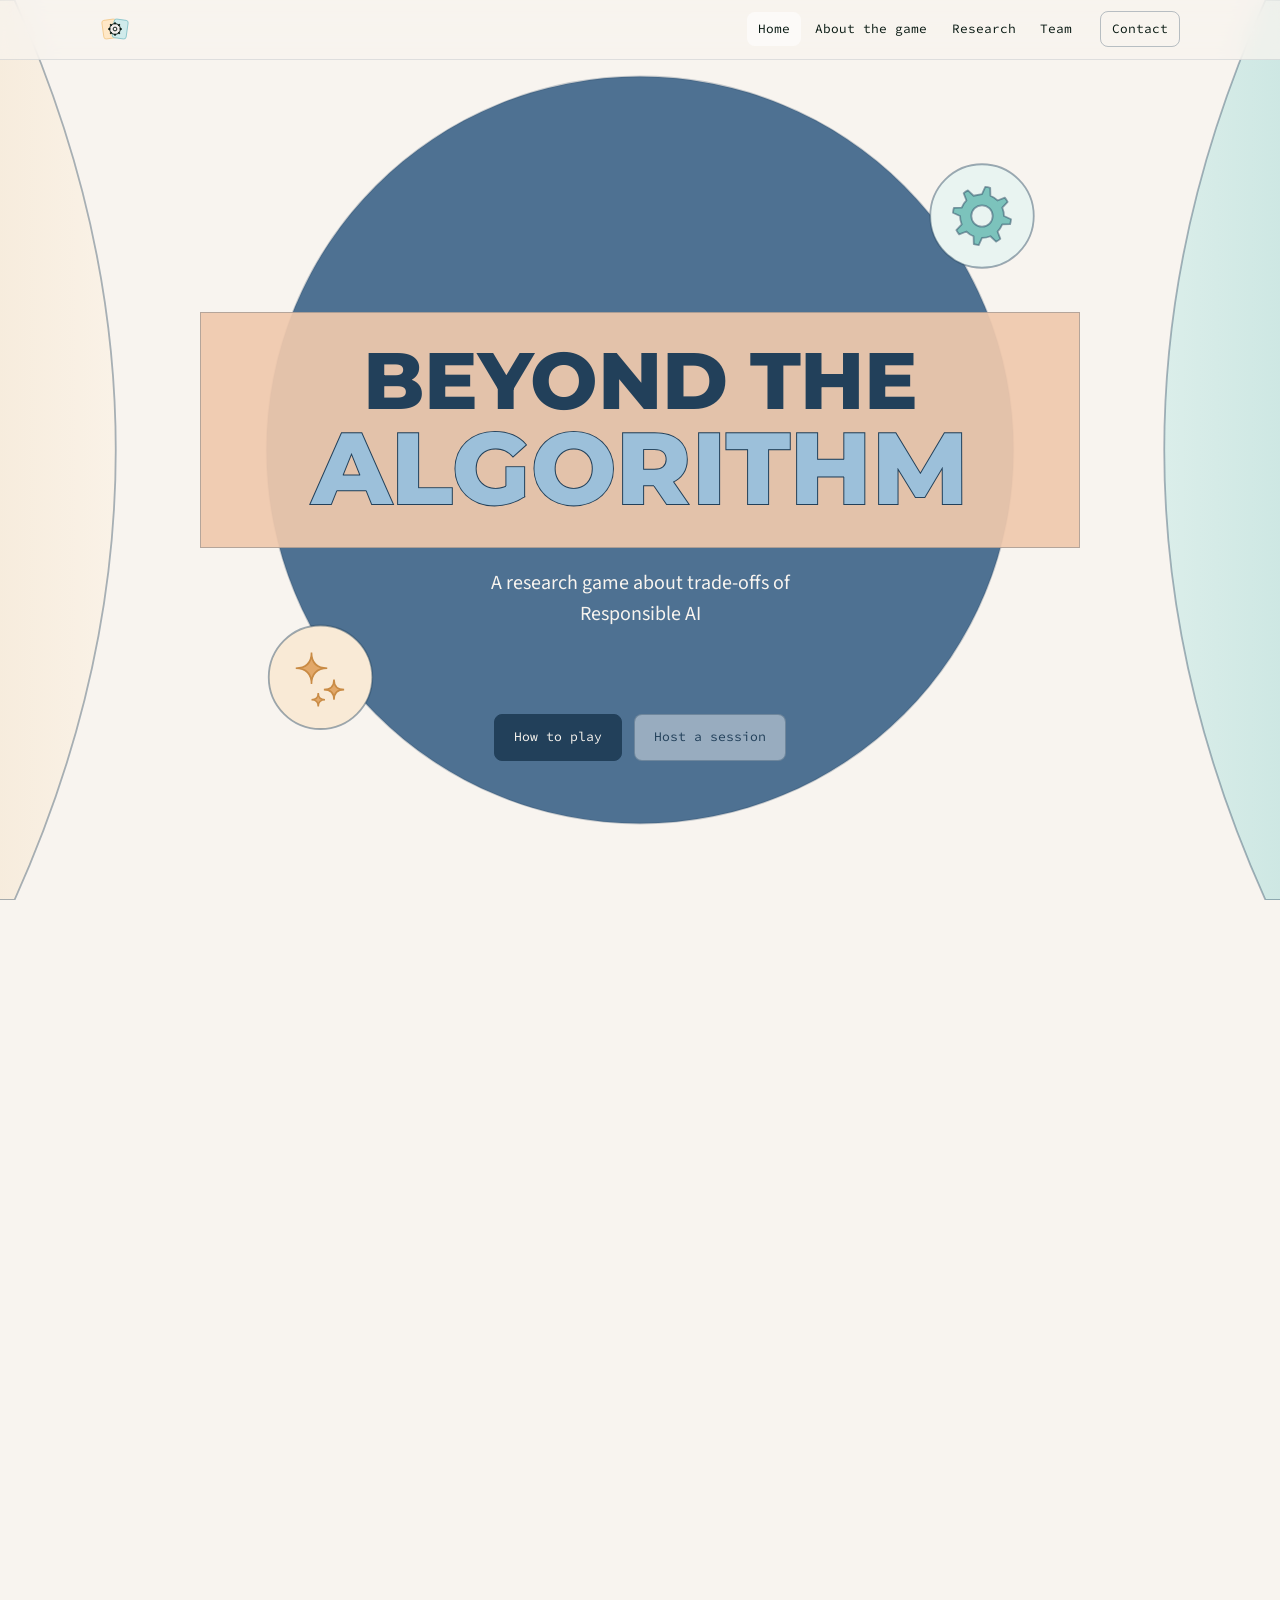
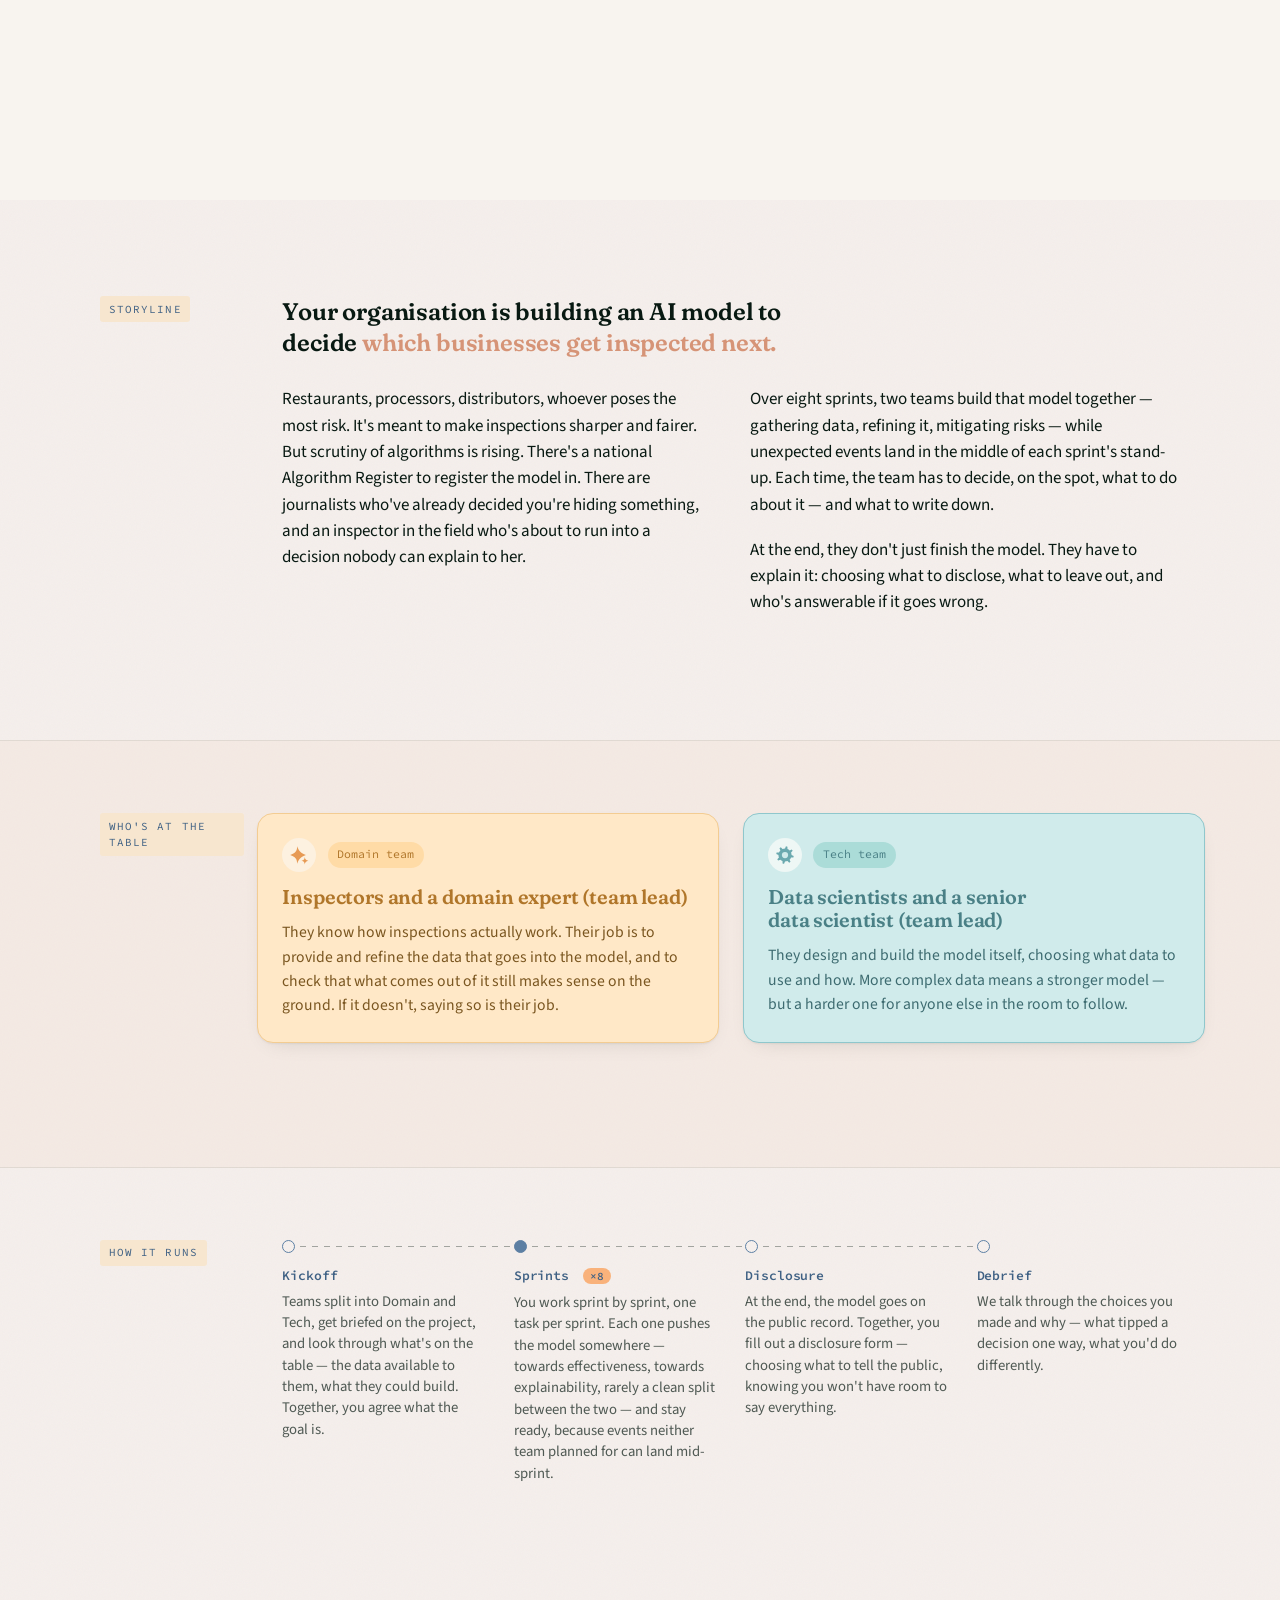
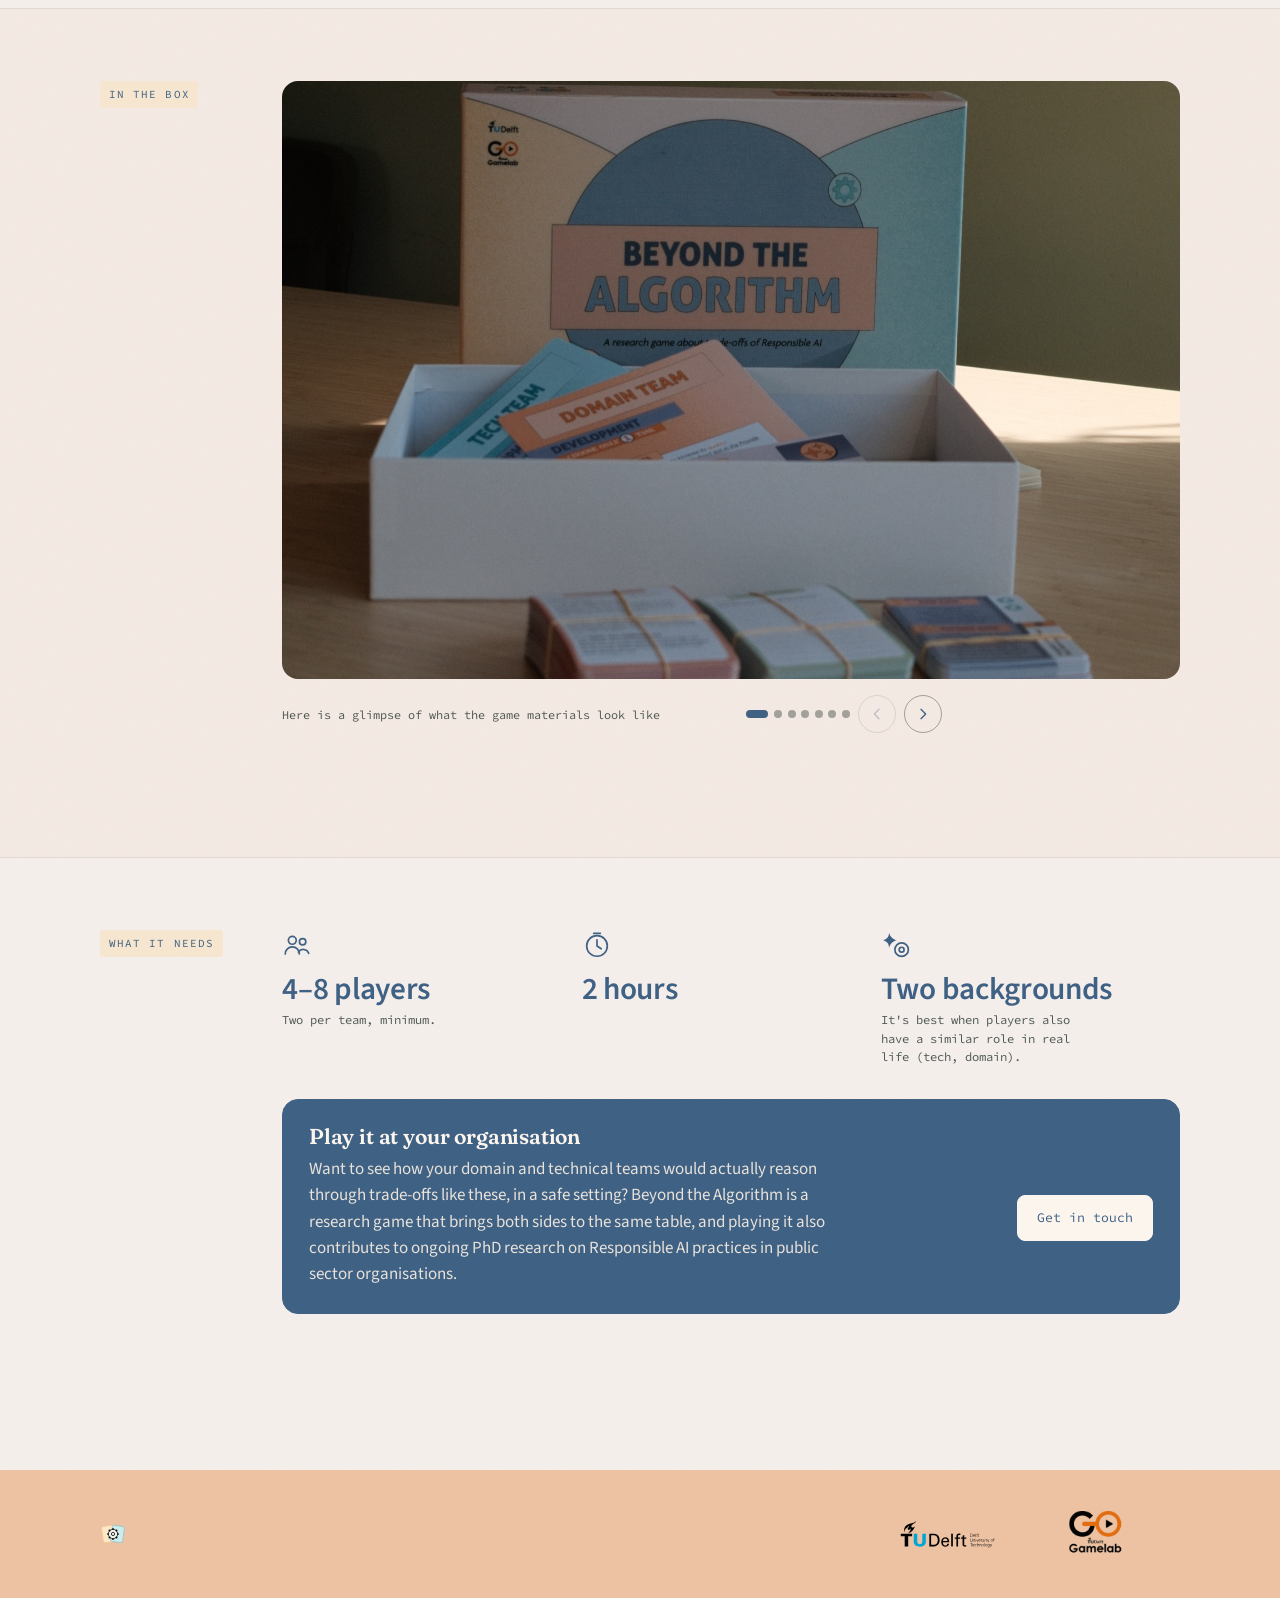
==== commit b74727c2: "Team: inset greyscale portraits, roles into prose, footer mark only Six review changes to the team p" ====
--- a/v3/index.html
+++ b/v3/index.html
@@ -323,9 +323,10 @@
 
 <footer class="site-footer">
   <div class="wrap site-footer__inner">
-    <a class="site-footer__brand" href="index.html">
+    <!-- aria-label is load-bearing: the img is alt="" and the wordmark
+         span is gone, so without it this link has no accessible name. -->
+    <a class="site-footer__brand" href="index.html" aria-label="Beyond the Algorithm — home">
       <img src="assets/img/mark.svg" alt="">
-      <span>Beyond the Algorithm</span>
     </a>
     <!-- gamelab.png is a screen capture, not a supplied asset: opaque white
          background, page artefacts top and bottom, and mostly padding. It
--- a/v3/assets/css/style.css
+++ b/v3/assets/css/style.css
@@ -582,16 +582,69 @@
   overflow: hidden;
 }
 
+/* The frame lives on the figure, NOT on the photograph.
+
+   filter applies to an element's own border and outline as well as to
+   its content, so a coloured border drawn on .person__photo comes out
+   greyscaled along with the face — tried it, the five colours rendered
+   as five near-identical greys. The wrapper sits outside the filter,
+   which is the whole reason .person__figure still exists.
+
+   width: fit-content shrinks the frame to the photograph rather than
+   the card, which is what makes it read as a frame and not a panel. */
+.person__figure {
+  width: fit-content;
+  margin: 1.5rem 1.35rem 0;
+  padding: 6px;
+  border: 2px solid var(--frame);
+  border-radius: 14px;
+}
+
+/* Inset and square, rather than spanning the card. The photographs were
+   the first and loudest thing on the page; at 168px the card drops from
+   778px to roughly 537px and the names lead instead.
+
+   object-position favours the upper frame: a square crop is tighter at
+   the top than the old 4/5 was, and where a crop has to fall it should
+   fall below the chin, not above the hair. */
 .person__photo {
-  aspect-ratio: 4 / 3;
-  background: var(--data-light);
-  display: grid;
-  place-items: center;
-  font-family: var(--font-mono);
-  font-size: 1.8rem;
-  color: #ffffffcc;
+  width: 168px;
+  aspect-ratio: 1 / 1;
+  display: block;
   object-fit: cover;
-  width: 100%;
+  object-position: center 25%;
+  border-radius: 8px;
+  filter: grayscale(1) contrast(1.05);
+}
+
+/* Frame colours, in card order. Greyscale portraits are what make this
+   work — the colour has somewhere to live now that the faces have none.
+
+   Tying these to :nth-child rather than a modifier class keeps the
+   markup clean. The cost is that reordering the cards reshuffles the
+   colours, which is harmless: none of them means anything, they are
+   five palette tokens chosen to sit well together. */
+.person:nth-child(1) { --frame: var(--deep); }
+.person:nth-child(2) { --frame: var(--domain-accent); }
+.person:nth-child(3) { --frame: var(--tech-accent); }
+.person:nth-child(4) { --frame: var(--just-text); }
+.person:nth-child(5) { --frame: var(--risk-text); }
+
+/* Hover drops the greyscale and shows the photograph in colour. A
+   nicety only: there is no hover on touch, and the reduced-motion gate
+   means anyone who asked for less movement keeps the still version.
+
+   This used to swap mix-blend-mode, which is not an animatable
+   property, so the transition beside it had nothing to act on and the
+   change snapped. filter animates, so it now actually fades. */
+@media (prefers-reduced-motion: no-preference) {
+  .person__photo {
+    transition: filter 0.35s ease;
+  }
+
+  .person:hover .person__photo {
+    filter: none;
+  }
 }
 
 .person__body {
@@ -600,6 +653,15 @@
 
 .person__body h3 {
   margin-bottom: 0.1rem;
+}
+
+/* The 0.1rem above is tuned to sit tight against the mono role line.
+   The three supervisors have no role line — their project role is a
+   sentence in the bio instead — so on those cards the bio would collide
+   with the name. This restores the breathing room only where the role
+   line is absent. */
+.person__body h3 + p:not(.person__role) {
+  margin-top: 0.6rem;
 }
 
 .person__role {
@@ -813,12 +875,21 @@
    survive the blend. The negative margin pulls the surviving whitespace
    back in so the two logos sit at a sensible distance.
 
+   That margin is start-only, deliberately. A negative margin shrinks an
+   element's layout slot but not the box it actually paints, so a
+   -1.75rem on the END edge put this logo's right edge 28px past the
+   wrap — 8px beyond the viewport — and gave every page in the site a
+   horizontal scrollbar. It stayed hidden while the footer wordmark
+   forced the logos onto their own wrapped line; removing the wordmark
+   exposed it. Pull it leftward toward the TU Delft mark all you like;
+   never pull it rightward past the container.
+
    Delete this whole rule the moment a transparent PNG or an SVG lands. */
 .site-footer__logos .logo--raster {
   height: 72px;
   mix-blend-mode: multiply;
   clip-path: inset(4% 0 6% 0);
-  margin-inline: -1.75rem;
+  margin-inline: -1.75rem 0;
 }
 
 /* ---------------------------------------------------------
@@ -2115,13 +2186,6 @@
   background: #ffffffb3;
 }
 
-/* The brand lockup, wherever it appears, is the box wordmark. */
-.site-footer__brand span {
-  font-family: var(--font-wordmark);
-  font-weight: 800;
-  letter-spacing: -0.01em;
-}
-
 /* ---- Hero rows -------------------------------------------
    Three rows: empty, the lockup, the actions. With 1fr on the
    outer two the middle row lands on the vertical centre of the
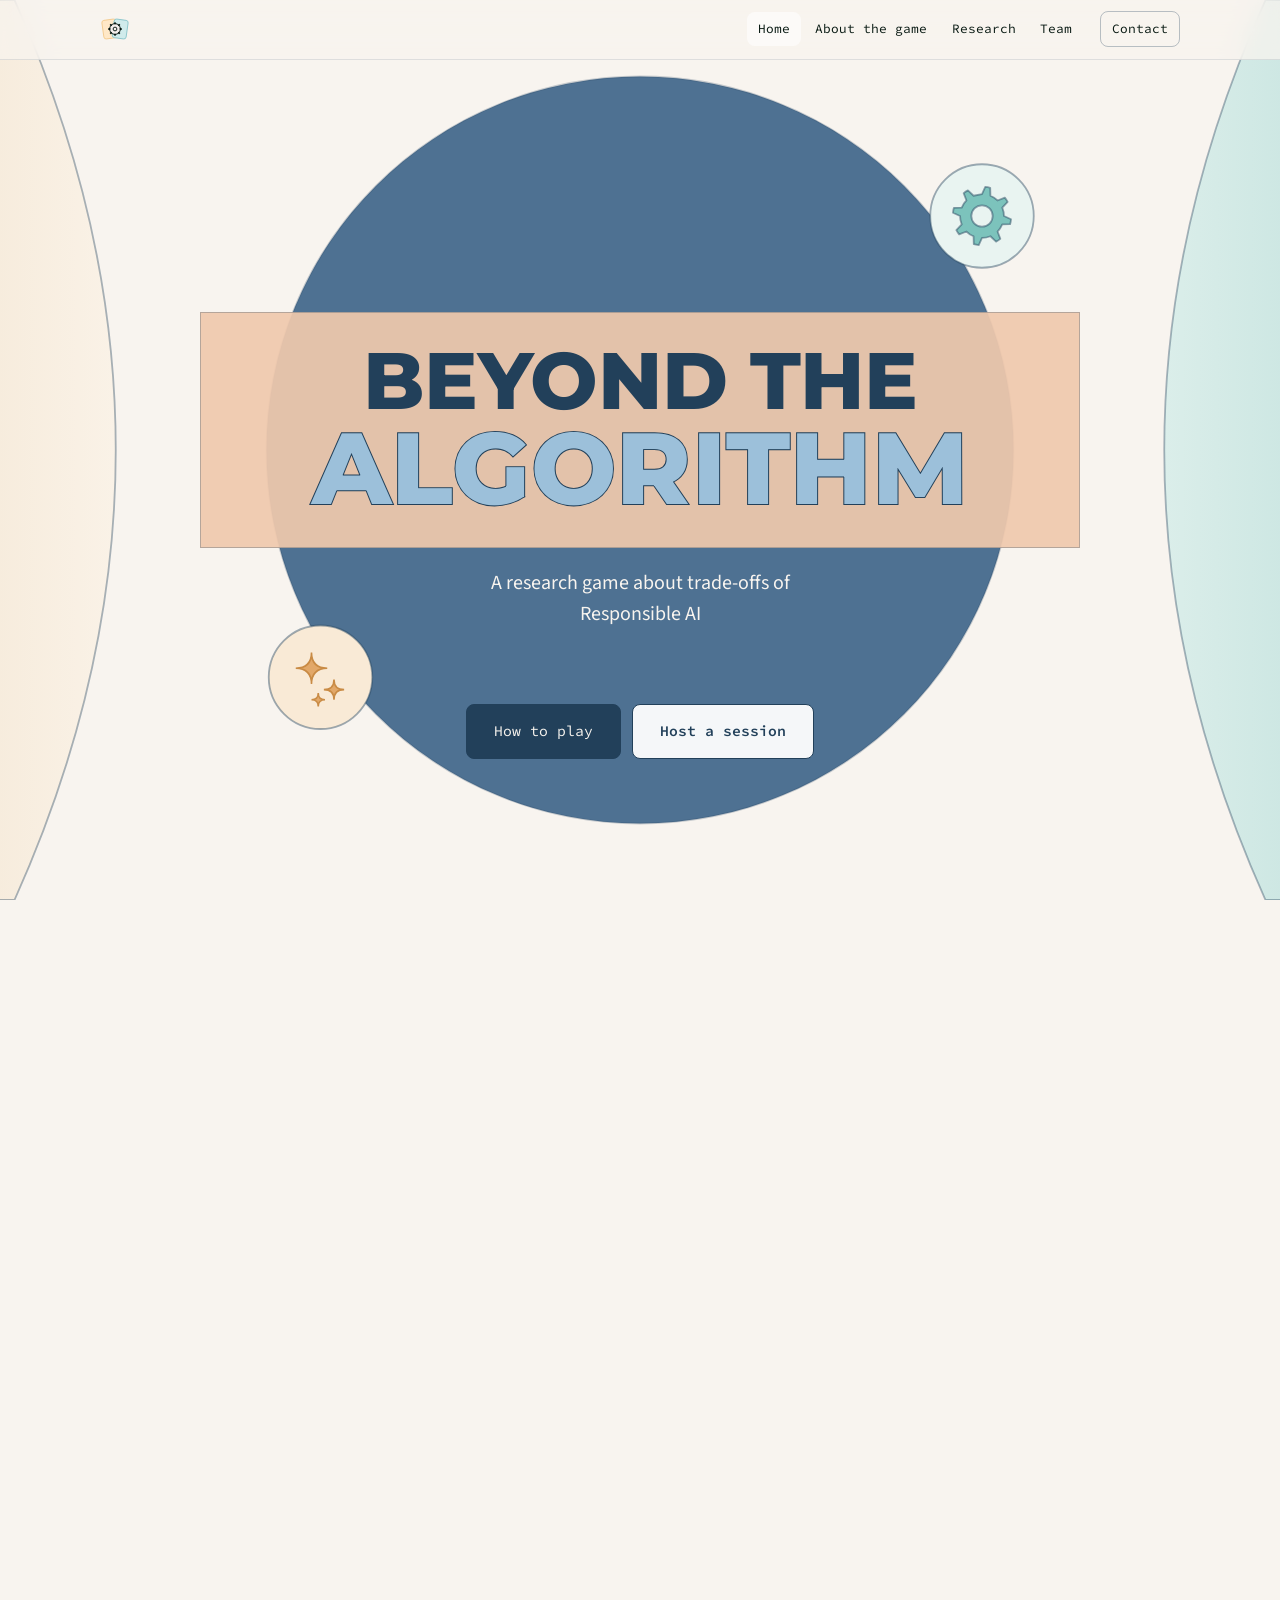
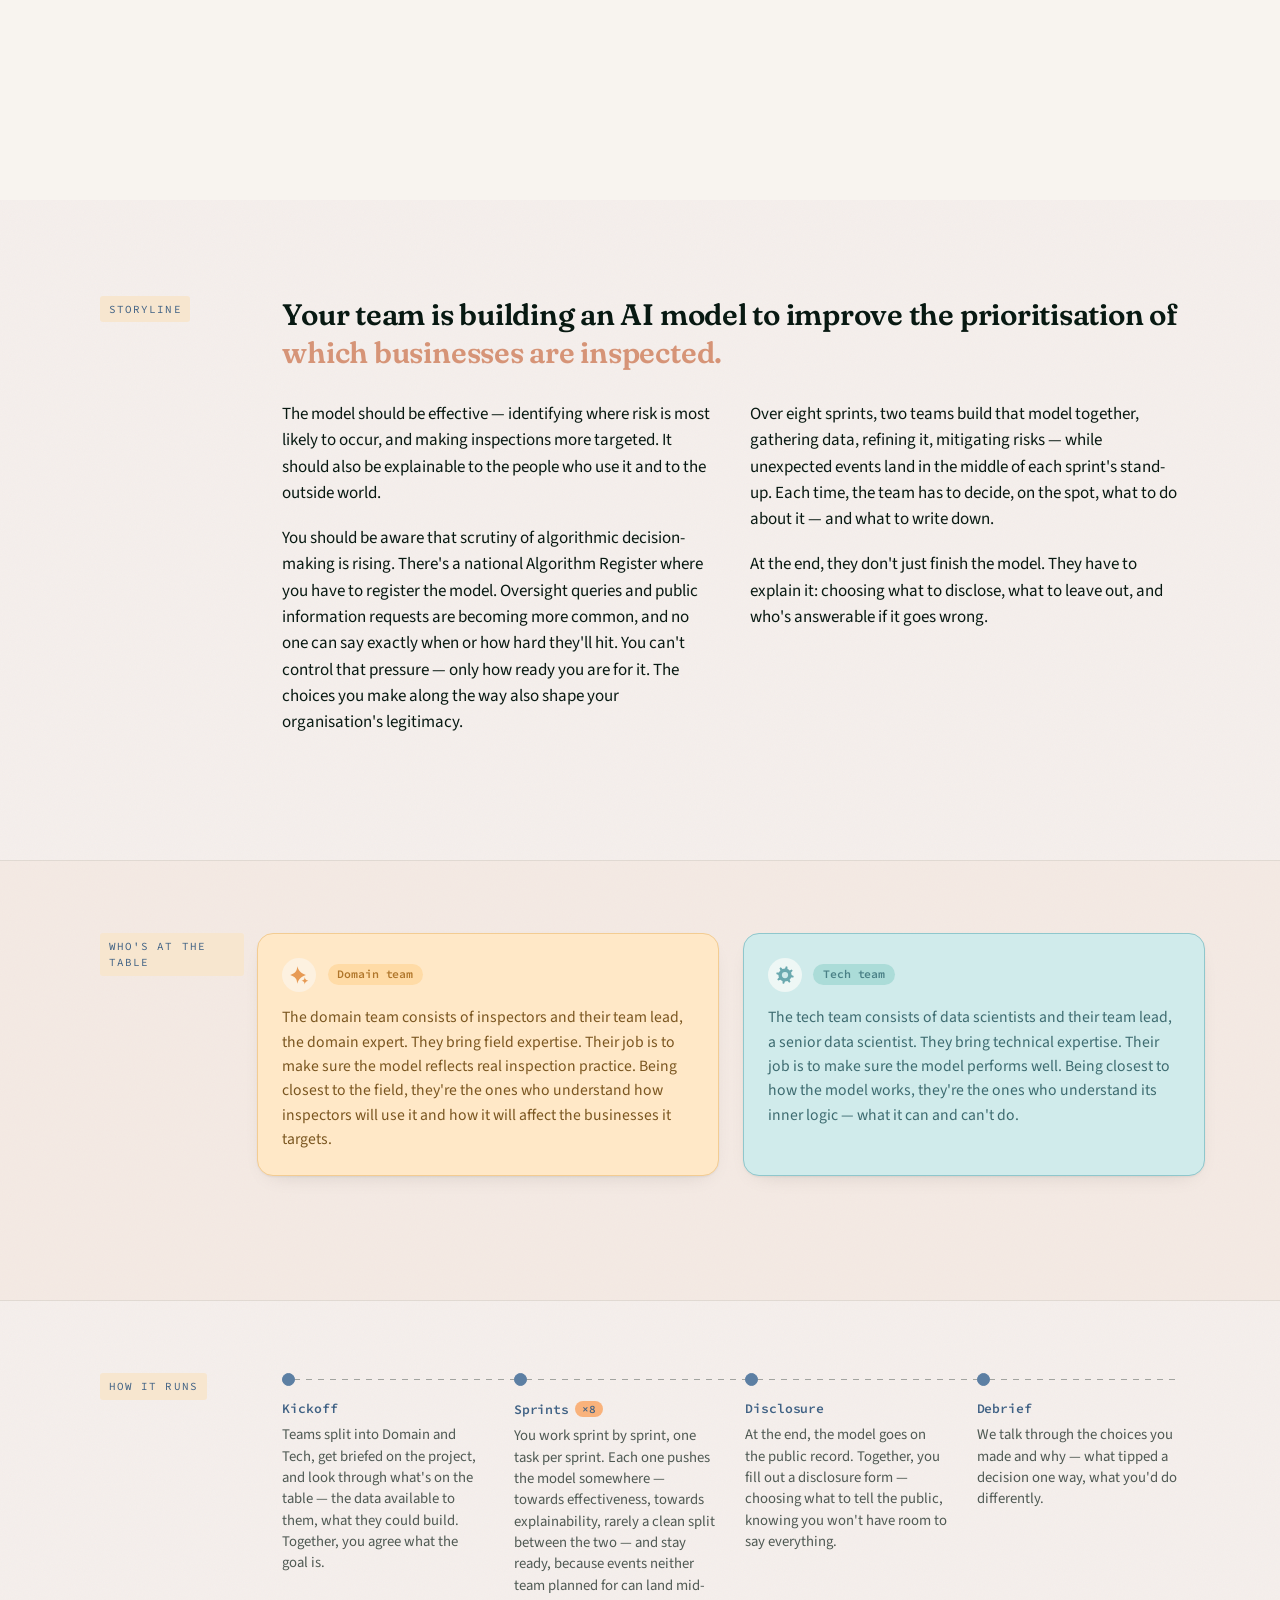
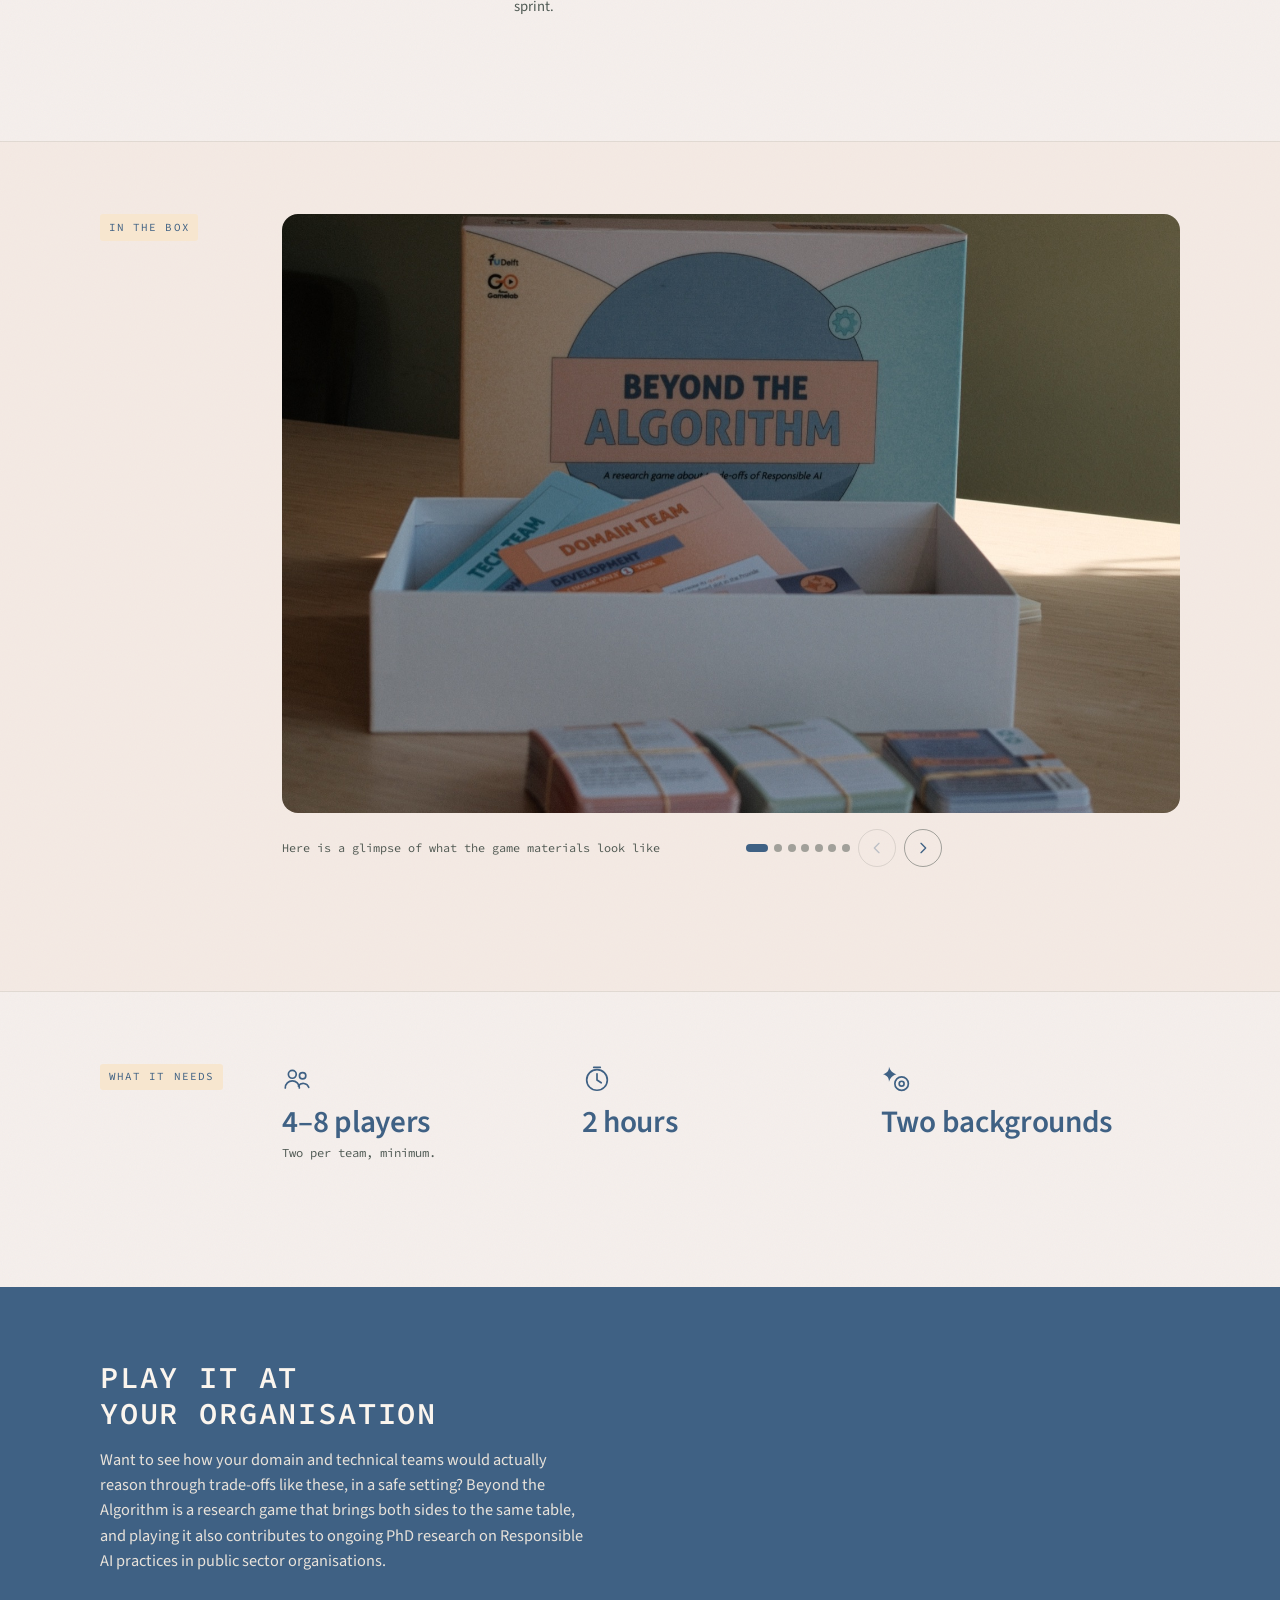
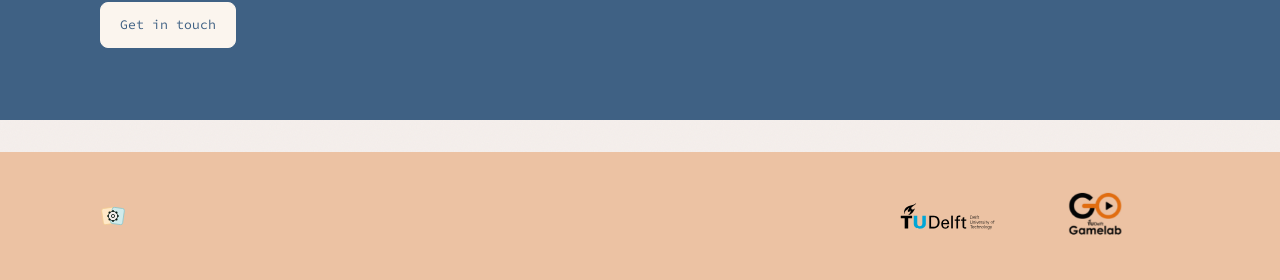
==== commit 4652d811: "Landing: new storyline and team copy, clickable run track, invite band A review pass over the whole " ====
--- a/v3/index.html
+++ b/v3/index.html
@@ -130,12 +130,14 @@
           <!-- The display line is the opening sentence of the supplied copy,
                lifted out so the section has a hook. The list that followed it
                now opens the first paragraph. -->
-          <p class="storyline">Your organisation is building an AI model to decide <em>which businesses get inspected next.</em></p>
+          <p class="storyline">Your team is building an AI model to improve the prioritisation of <em>which businesses are inspected.</em></p>
           <div class="spread__body--split">
-            <p>Restaurants, processors, distributors, whoever poses the most risk. It's meant to make inspections sharper and fairer. But scrutiny of algorithms is rising. There's a national Algorithm Register to register the model in. There are journalists who've already decided you're hiding something, and an inspector in the field who's about to run into a decision nobody can explain to her.</p>
-            <!-- The supplied copy named three example events here. Removed:
-                 participants read this page before playing. -->
-            <p>Over eight sprints, two teams build that model together — gathering data, refining it, mitigating risks — while unexpected events land in the middle of each sprint's stand-up. Each time, the team has to decide, on the spot, what to do about it — and what to write down.</p>
+            <p>The model should be effective — identifying where risk is most likely to occur, and making inspections more targeted. It should also be explainable to the people who use it and to the outside world.</p>
+            <!-- The supplied copy once named three example events here.
+                 They stay out: participants read this page before playing.
+                 The pressure is described, the specific cards are not. -->
+            <p>You should be aware that scrutiny of algorithmic decision-making is rising. There's a national Algorithm Register where you have to register the model. Oversight queries and public information requests are becoming more common, and no one can say exactly when or how hard they'll hit. You can't control that pressure — only how ready you are for it. The choices you make along the way also shape your organisation's legitimacy.</p>
+            <p>Over eight sprints, two teams build that model together, gathering data, refining it, mitigating risks — while unexpected events land in the middle of each sprint's stand-up. Each time, the team has to decide, on the spot, what to do about it — and what to write down.</p>
             <p>At the end, they don't just finish the model. They have to explain it: choosing what to disclose, what to leave out, and who's answerable if it goes wrong.</p>
           </div>
         </div>
@@ -161,22 +163,22 @@
                 <span class="card__icon" aria-hidden="true">
                   <svg viewBox="0 0 32 32" fill="currentColor"><path d="M13 2c0 8-3 11-11 14 8 3 11 6 11 14 3-8 6-11 14-14-8-3-11-6-14-14Z"/><path d="M25 19c0 4-1 5-5 6 4 1 5 2 5 6 1-4 2-5 6-6-4-1-5-2-6-6Z"/></svg>
                 </span>
-                <span class="card__tab">Domain team</span>
+                <h3 class="card__tab">Domain team</h3>
               </div>
-              <h3>Inspectors and a domain expert (team lead)</h3>
-              <!-- The supplied copy ended each card by naming the scored
-                   dimensions. Removed, here and below. -->
-              <p>They know how inspections actually work. Their job is to provide and refine the data that goes into the model, and to check that what comes out of it still makes sense on the ground. If it doesn't, saying so is their job.</p>
+              <!-- The composition line used to be an h3 above this
+                   paragraph. The supplied copy opens by stating it, so
+                   keeping both said the same thing twice; the tab is now
+                   the heading instead. -->
+              <p>The domain team consists of inspectors and their team lead, the domain expert. They bring field expertise. Their job is to make sure the model reflects real inspection practice. Being closest to the field, they're the ones who understand how inspectors will use it and how it will affect the businesses it targets.</p>
             </article>
             <article class="card card--tech">
               <div class="card__head">
                 <span class="card__icon" aria-hidden="true">
                   <svg viewBox="0 0 32 32" fill="currentColor"><path d="M16.0 5.5 L17.5 2.1 A14.0 14.0 0 0 1 19.9 2.6 L20.0 6.3 A10.5 10.5 0 0 1 23.4 8.6 L26.9 7.2 A14.0 14.0 0 0 1 28.3 9.3 L25.7 12.0 A10.5 10.5 0 0 1 26.5 16.0 L29.9 17.5 A14.0 14.0 0 0 1 29.4 19.9 L25.7 20.0 A10.5 10.5 0 0 1 23.4 23.4 L24.8 26.9 A14.0 14.0 0 0 1 22.7 28.3 L20.0 25.7 A10.5 10.5 0 0 1 16.0 26.5 L14.5 29.9 A14.0 14.0 0 0 1 12.1 29.4 L12.0 25.7 A10.5 10.5 0 0 1 8.6 23.4 L5.1 24.8 A14.0 14.0 0 0 1 3.7 22.7 L6.3 20.0 A10.5 10.5 0 0 1 5.5 16.0 L2.1 14.5 A14.0 14.0 0 0 1 2.6 12.1 L6.3 12.0 A10.5 10.5 0 0 1 8.6 8.6 L7.2 5.1 A14.0 14.0 0 0 1 9.3 3.7 L12.0 6.3 Z"/><circle cx="16" cy="16" r="5" fill="var(--tech-bg)"/></svg>
                 </span>
-                <span class="card__tab">Tech team</span>
+                <h3 class="card__tab">Tech team</h3>
               </div>
-              <h3>Data scientists and a senior data scientist (team lead)</h3>
-              <p>They design and build the model itself, choosing what data to use and how. More complex data means a stronger model — but a harder one for anyone else in the room to follow.</p>
+              <p>The tech team consists of data scientists and their team lead, a senior data scientist. They bring technical expertise. Their job is to make sure the model performs well. Being closest to how the model works, they're the ones who understand its inner logic — what it can and can't do.</p>
             </article>
           </div>
         </div>
@@ -191,29 +193,38 @@
       <div class="spread">
         <p class="spread__label">How it runs</p>
         <div class="spread__body">
-          <!-- Four stops on a line, all of them readable at once. This was a
-               tablist: you clicked a stop to reveal prose that had previously
-               just been on the page. The shape of a session is a picture, not
-               an interaction, so the mechanism is gone.
-
-               The per-stop durations came out with it — they totalled 150
-               minutes against a session that runs 2 hours. The total is
-               stated once, under "What it needs". -->
-          <ol class="run">
+          <!-- Four stops on a line, all four readable at once. This was
+               once a tablist that hid three quarters of the text behind
+               clicks; that is not what is happening here. Every word stays
+               on the page and a click only emphasises one stop, so the
+               section still reads as a picture of a session for anyone
+               who never touches it.
+
+               The heading is a <button> because it does something on
+               click. Nothing here is a link and nothing navigates, so a
+               button is the honest element — it also gets keyboard
+               operation and a focus ring for free, which a div would not.
+               aria-pressed carries the state, since this is a toggle
+               rather than a tab over hidden panels.
+
+               The per-stop durations are gone for good — they totalled
+               150 minutes against a session that runs 2 hours. The total
+               is stated once, under "What it needs". -->
+          <ol class="run" data-run>
             <li class="run__stop">
-              <h3>Kickoff</h3>
+              <h3><button class="run__trigger" type="button" aria-pressed="false">Kickoff</button></h3>
               <p>Teams split into Domain and Tech, get briefed on the project, and look through what's on the table — the data available to them, what they could build. Together, you agree what the goal is.</p>
             </li>
             <li class="run__stop run__stop--long">
-              <h3>Sprints <span class="run__count">×8</span></h3>
+              <h3><button class="run__trigger" type="button" aria-pressed="false">Sprints <span class="run__count">×8</span></button></h3>
               <p>You work sprint by sprint, one task per sprint. Each one pushes the model somewhere — towards effectiveness, towards explainability, rarely a clean split between the two — and stay ready, because events neither team planned for can land mid-sprint.</p>
             </li>
             <li class="run__stop">
-              <h3>Disclosure</h3>
+              <h3><button class="run__trigger" type="button" aria-pressed="false">Disclosure</button></h3>
               <p>At the end, the model goes on the public record. Together, you fill out a disclosure form — choosing what to tell the public, knowing you won't have room to say everything.</p>
             </li>
             <li class="run__stop">
-              <h3>Debrief</h3>
+              <h3><button class="run__trigger" type="button" aria-pressed="false">Debrief</button></h3>
               <p>We talk through the choices you made and why — what tipped a decision one way, what you'd do differently.</p>
             </li>
           </ol>
@@ -300,22 +311,30 @@
                 </svg>
               </span>
               <p class="facts__value">Two backgrounds</p>
-              <p class="facts__note">It's best when players also have a similar role in real life (tech, domain).</p>
             </div>
           </div>
 
-          <div class="cta">
-            <div class="cta__text">
-              <h2>Play it at your organisation</h2>
-              <p>Want to see how your domain and technical teams would actually reason through trade-offs like these, in a safe setting? Beyond the Algorithm is a research game that brings both sides to the same table, and playing it also contributes to ongoing PhD research on Responsible AI practices in public sector organisations.</p>
-            </div>
-            <div class="btn-row">
-              <a class="btn btn--primary" href="contact.html">Get in touch</a>
-            </div>
-          </div>
-        </div>
-      </div>
-
+        </div>
+      </div>
+
+    </div>
+  </section>
+
+  <!-- The invitation used to be a blue box sitting inside "What it needs",
+       which made the page's one ask look like a fourth requirement. It is
+       a section of its own now: full-bleed blue, so the page closes on it
+       rather than tucking it into a corner of another spread. No
+       .spread__label — a label would file it as one more chapter, and
+       this is the thing the page has been building toward. -->
+  <section class="band band--invite">
+    <div class="wrap">
+      <div class="invite">
+        <h2>Play it at your organisation</h2>
+        <p>Want to see how your domain and technical teams would actually reason through trade-offs like these, in a safe setting? Beyond the Algorithm is a research game that brings both sides to the same table, and playing it also contributes to ongoing PhD research on Responsible AI practices in public sector organisations.</p>
+        <div class="btn-row">
+          <a class="btn btn--primary" href="contact.html">Get in touch</a>
+        </div>
+      </div>
     </div>
   </section>
 
--- a/v3/assets/css/style.css
+++ b/v3/assets/css/style.css
@@ -1021,6 +1021,9 @@
    17. Storyline — the opening statement on About
    --------------------------------------------------------- */
 
+/* Note: the font-size and max-width here are both overridden by the
+   later .storyline rule in the type stratum. Change that one, not this
+   one — editing these has no effect on the rendered page. */
 .storyline {
   font-size: clamp(1.35rem, 3.2vw, 2.05rem);
   line-height: 1.25;
@@ -1059,13 +1062,20 @@
     gap: 1.75rem;
   }
 
-  /* Each stop draws the segment to its right, so the line stops at the
-     last dot instead of running off the end of the row. */
-  .run__stop:not(:last-child)::after {
+  /* Every stop draws the segment to its right, including the last one,
+     which now runs to the end of its own column instead of stopping at
+     the final dot. The track used to end in mid-air above Debrief's
+     text; it now finishes where that text finishes, so the line reads
+     as spanning the session rather than trailing off.
+
+     left: 0 rather than 18px puts the start of the line on the same
+     vertical as the text below it. The dot sits on the line instead of
+     the line starting after the dot. */
+  .run__stop::after {
     content: "";
     position: absolute;
     top: 6px;
-    left: 18px;
+    left: 0;
     right: -1.75rem;
     height: 1px;
     background: repeating-linear-gradient(
@@ -1074,6 +1084,15 @@
       transparent 6px 12px
     );
   }
+
+  .run__stop:last-child::after {
+    right: 0;
+  }
+
+  /* Above the line, so the dashes do not run through it. */
+  .run__stop::before {
+    z-index: 1;
+  }
 }
 
 .run__stop {
@@ -1088,6 +1107,9 @@
   }
 }
 
+/* All four dots are filled and identical. Sprints used to be the only
+   solid one, which made it read as the single marker on the track
+   rather than one stop of four. */
 .run__stop::before {
   content: "";
   position: absolute;
@@ -1096,7 +1118,7 @@
   width: 13px;
   height: 13px;
   border-radius: 50%;
-  background: var(--paper);
+  background: var(--ink-faint);
   border: 1px solid var(--ink-faint);
 }
 
@@ -1107,15 +1129,57 @@
 }
 
 /* The stop you actually spend the session inside gets filled in. */
-.run__stop--long::before {
-  background: var(--paper-accent);
-  border-color: var(--paper-accent);
-}
-
 .run__stop h3 {
   font-family: var(--font-mono);
   font-size: 0.82rem;
   margin: 0 0 0.5rem;
+}
+
+/* The heading is a button. Strip the control's own appearance so the
+   track looks exactly as it did, and inherit type from the h3 around
+   it rather than restating it. */
+.run__trigger {
+  font: inherit;
+  color: inherit;
+  letter-spacing: inherit;
+  background: none;
+  border: 0;
+  padding: 0;
+  cursor: pointer;
+  text-align: left;
+  display: inline-flex;
+  align-items: center;
+  transition: opacity 0.18s ease;
+}
+
+.run__trigger:focus-visible {
+  outline: 2px solid var(--deep);
+  outline-offset: 4px;
+  border-radius: 3px;
+}
+
+/* Selection state. Only applied once a stop has actually been chosen —
+   .is-selecting goes on the list on first click — so the default view
+   is all four at equal weight and nobody who never clicks sees three
+   quarters of the section greyed out. */
+.run.is-selecting .run__stop:not(.is-current) .run__trigger,
+.run.is-selecting .run__stop:not(.is-current) p {
+  opacity: 0.45;
+}
+
+.run.is-selecting .run__stop:not(.is-current)::before {
+  opacity: 0.4;
+}
+
+.run__stop.is-current .run__trigger {
+  font-weight: 600;
+}
+
+@media (prefers-reduced-motion: no-preference) {
+  .run__stop::before,
+  .run__stop p {
+    transition: opacity 0.18s ease;
+  }
 }
 
 .run__stop p {
@@ -1245,6 +1309,65 @@
 }
 
 /* ---------------------------------------------------------
+   21a. Invite — the closing section
+
+   Was .cta, a blue box inside "What it needs", which filed the page's
+   one ask as a fourth requirement. It is a full-width band now, so the
+   page ends on it. The .cta rules below are kept because contact.html
+   still uses that pattern.
+   --------------------------------------------------------- */
+
+.band--invite {
+  background: var(--deep);
+  color: var(--cream);
+}
+
+.invite {
+  max-width: 62ch;
+}
+
+/* Bigger than the .cta h2 it replaces, and in the mono face at caps —
+   the rest of the site uses that treatment for section labels, so it
+   reads as a heading for the whole band rather than for a panel. */
+.invite h2 {
+  font-family: var(--font-mono);
+  text-transform: uppercase;
+  letter-spacing: 0.06em;
+  font-size: clamp(1.3rem, 3vw, 1.9rem);
+  line-height: 1.2;
+  color: var(--cream);
+  margin: 0 0 1rem;
+}
+
+/* #e8e2da rather than an alpha: a transparent cream blends toward the
+   blue behind it and lands under 4.5:1. This is a measured 5:1. */
+.invite p {
+  color: #e8e2da;
+  font-size: 1.02rem;
+  max-width: 62ch;
+  margin: 0;
+}
+
+.invite .btn-row {
+  margin-top: 1.75rem;
+}
+
+/* The button has to invert on this ground. .btn--primary resolves to
+   var(--deep), which is the band itself — left alone it renders as
+   blue-on-blue and the only action on the page disappears. Same
+   treatment .cta and the hero already use. */
+.invite .btn--primary {
+  background: var(--cream);
+  border-color: var(--cream);
+  color: var(--deep);
+}
+
+.invite .btn--primary:hover {
+  background: #fff;
+  border-color: #fff;
+}
+
+/* ---------------------------------------------------------
    21. Call to action
    --------------------------------------------------------- */
 
@@ -1481,8 +1604,12 @@
   margin-bottom: 0.85rem;
 }
 
+/* The tab is an <h3> on the team cards, so the card keeps a heading in
+   the document outline now that the composition line has moved into the
+   prose. Zero the heading margins the element inherits as a heading —
+   the flex head supplies the spacing. */
 .card__head .card__tab {
-  margin-bottom: 0;
+  margin: 0;
 }
 
 .card__icon {
@@ -1514,9 +1641,6 @@
 
 .run__stop::before {
   border-color: var(--deep-mid);
-}
-
-.run__stop--long::before {
   background: var(--deep-mid);
 }
 
@@ -1868,15 +1992,25 @@
 
 /* The opening statement spans the full width of the spread body rather
    than sitting as a narrow block above the left-hand column — it is a
-   headline over the two columns, so it should measure like one. */
-/* Half of what it was — it was running to 3rem, which on a page this
-   quiet read as a banner rather than an opening sentence. Line-height
-   opens up to suit: 1.04 is display leading and would look cramped at
-   this size. */
+   headline over the two columns, so it should measure like one.
+
+   This is the rule that wins; the earlier .storyline block is dead on
+   both of these properties.
+
+   One size up from the 1.5rem cap it sat at. That was set when the line
+   was shorter and was half of an earlier 3rem, which had read as a
+   banner; between the two, 1.85rem is a headline over two columns
+   without shouting.
+
+   text-wrap: balance is switched off here. Balancing evens the line
+   lengths, which on a two-line headline pulls both lines in from the
+   right and makes a full-width element look like a narrow centred
+   block — the thing this rule exists to prevent. */
 .storyline {
-  font-size: clamp(1.15rem, 2.1vw, 1.5rem);
+  font-size: clamp(1.35rem, 2.6vw, 1.85rem);
   line-height: 1.3;
   max-width: none;
+  text-wrap: pretty;
 }
 
 /* Out of the display face altogether. These are figures, not a
@@ -2287,7 +2421,33 @@
 
 .hero__foot {
   align-self: start;
-  padding-top: clamp(0.9rem, 2.5vh, 1.6rem);   /* was clamp(1.75rem, 5vh, 3.25rem) */
+  /* Was clamp(0.9rem, 2.5vh, 1.6rem). Lifted again, and only a little:
+     these two are the only things on the opening screen a visitor can
+     act on, so they should sit closer to the lockup than to the fold
+     without crowding the artwork. */
+  padding-top: clamp(0.4rem, 1.4vh, 0.9rem);
+}
+
+/* Bigger than the site's default button. Everywhere else a button sits
+   beside prose that has already made the case; here it IS the case, on
+   a screen with nothing else to read. */
+.hero__foot .btn {
+  font-size: 0.92rem;
+  padding: 0.95rem 1.7rem;
+}
+
+/* The ghost variant is near-invisible at this size on the lid artwork —
+   it read as a caption rather than a second option. Giving it a solid
+   ground and a full-strength border makes the pair read as two choices,
+   which is what they are. */
+.hero__foot .btn--ghost {
+  background: #fffffff0;
+  border-color: var(--lid-ink);
+  font-weight: 600;
+}
+
+.hero__foot .btn--ghost:hover {
+  background: #ffffff;
 }
 
 .hero__stage {
@@ -2314,7 +2474,7 @@
 /* =========================================================
    V3c — THE HERO REVEAL
    =========================================================
-   main.js publishes --hero-p, --reveal-badges and --reveal-cta
+   main.js publishes --hero-p and --reveal-badges
    on .hero as the pinned stage is scrolled through. Every custom
    property below falls back to the finished state, so a script
    failure (or a browser with JS off) renders the hero complete
@@ -2330,15 +2490,18 @@
     scale(calc(0.86 + var(--reveal-badges, 1) * 0.14));
 }
 
+/* These two used to fade in on scroll, off --reveal-cta, which meant
+   that at rest — the state every visitor sees first — the only two
+   things on the opening screen you can act on were at opacity 0. You
+   had to scroll a pinned hero 12% before they existed. That is the
+   opposite of prominent, so the reveal is gone and they are simply
+   present.
+
+   The badges still animate; the lockup still builds. The actions just
+   no longer wait their turn. This also retires a focus-within hack that
+   existed only because opacity: 0 leaves an element in the tab order,
+   so a keyboard user could land on an invisible "How to play". */
 .hero__foot {
-  opacity: var(--reveal-cta, 1);
-  transform: translateY(calc((1 - var(--reveal-cta, 1)) * 18px));
-}
-
-/* opacity: 0 does not take an element out of the tab order, so without
-   this a keyboard user tabbing off the nav lands on an invisible "How
-   to play". Focusing anything in the row brings it in early. */
-.hero__foot:focus-within {
   opacity: 1;
   transform: none;
 }
